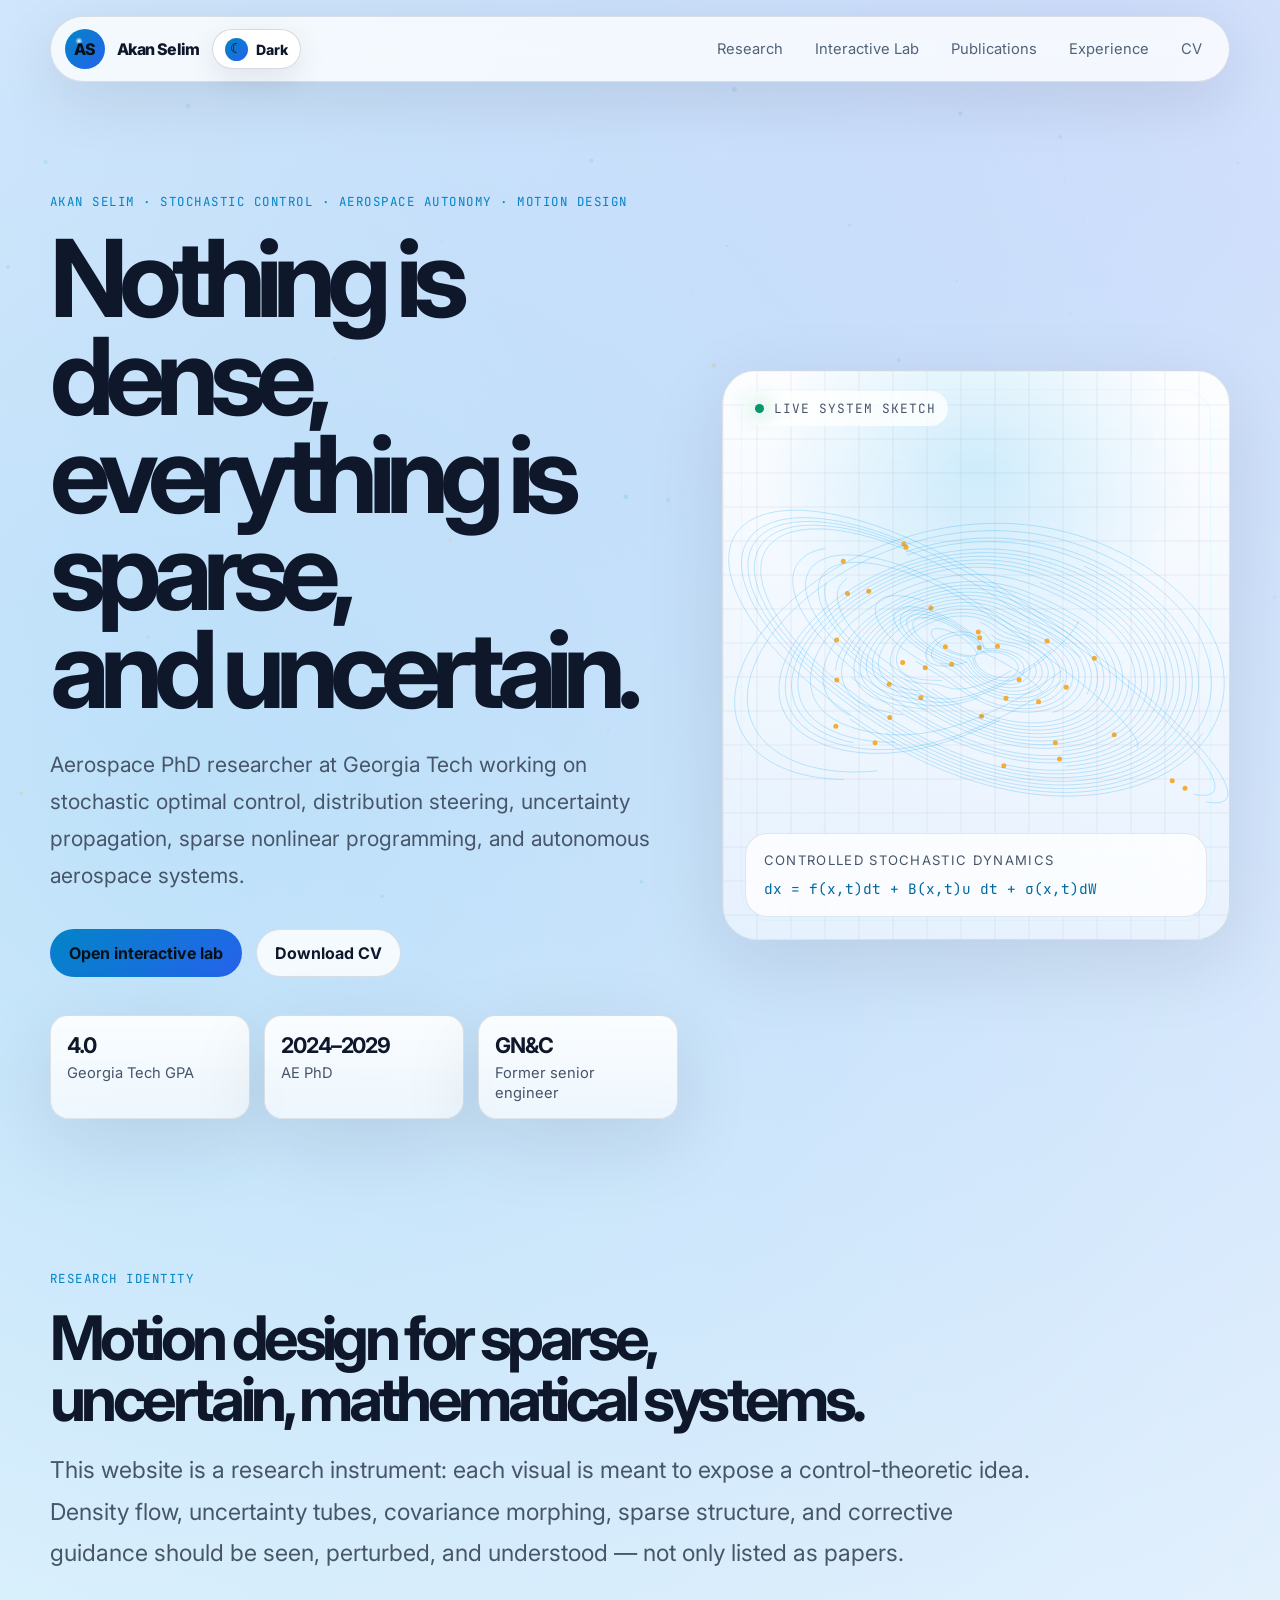
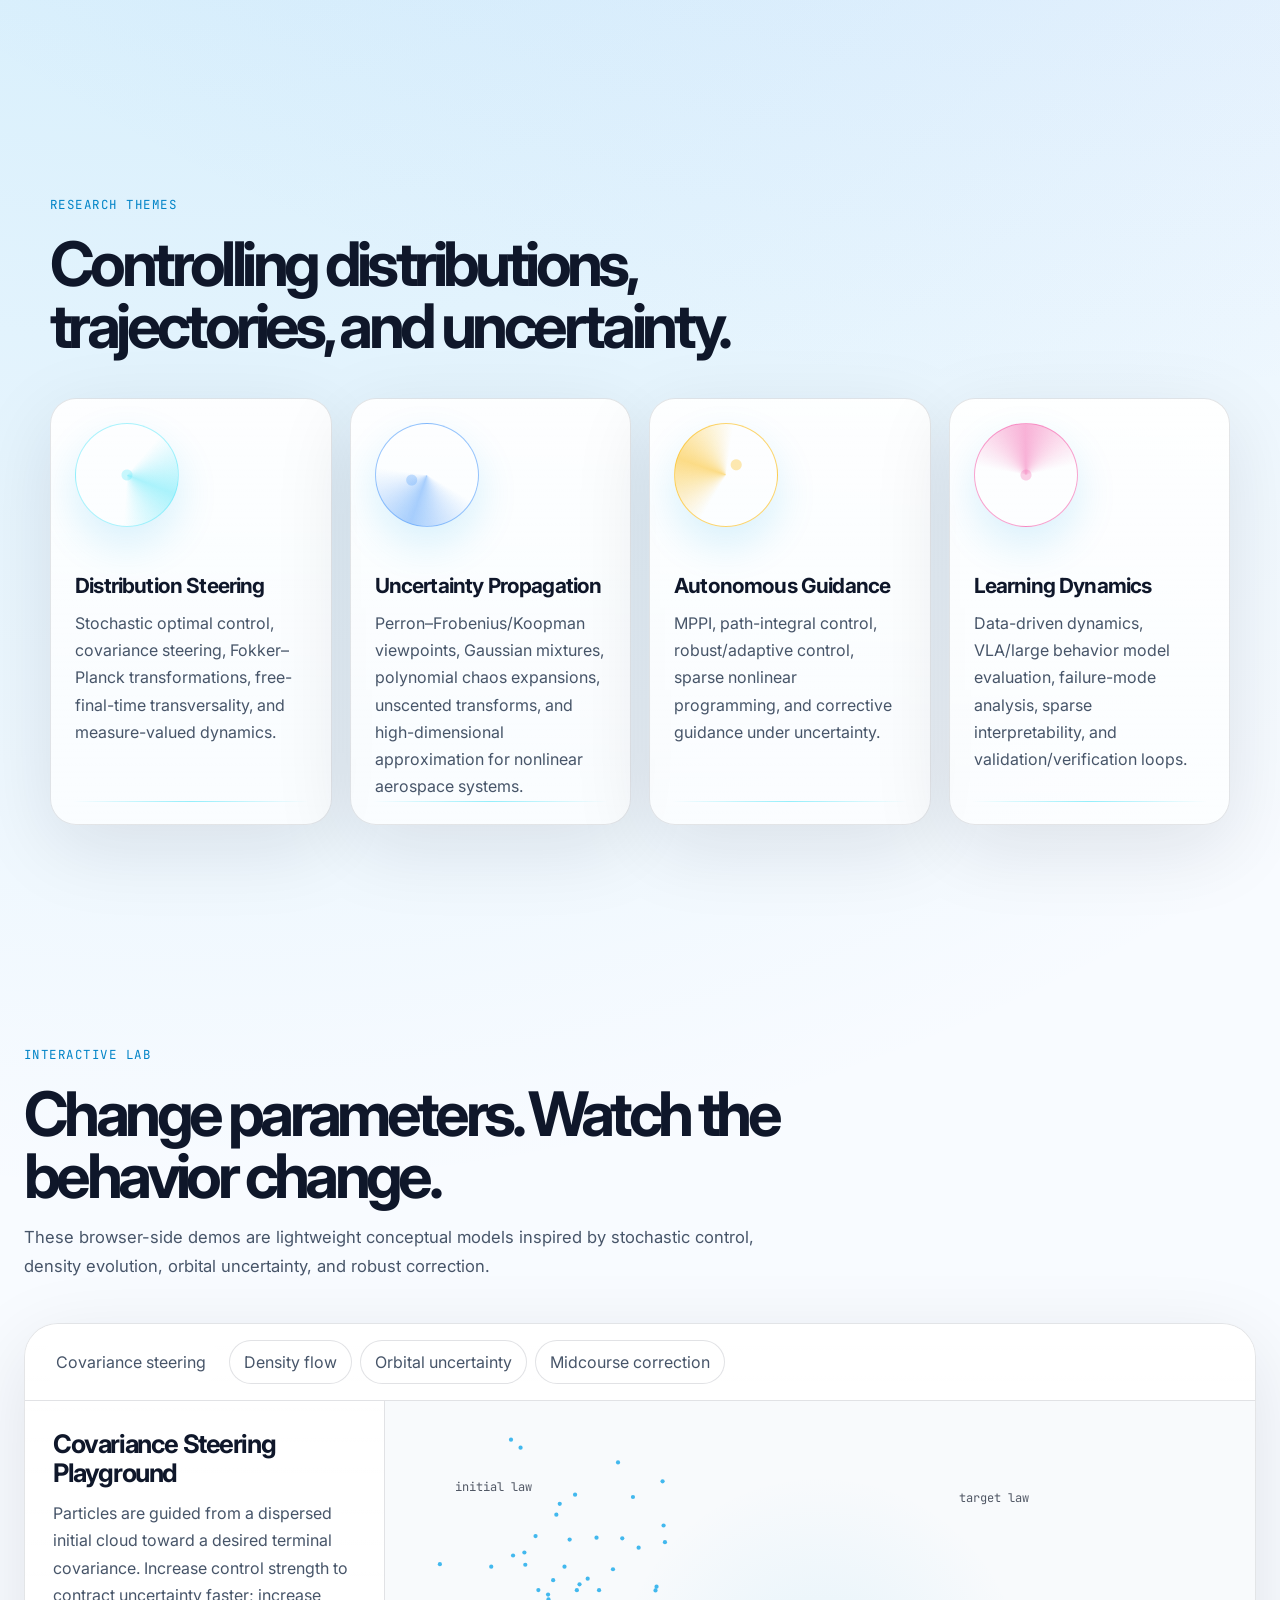
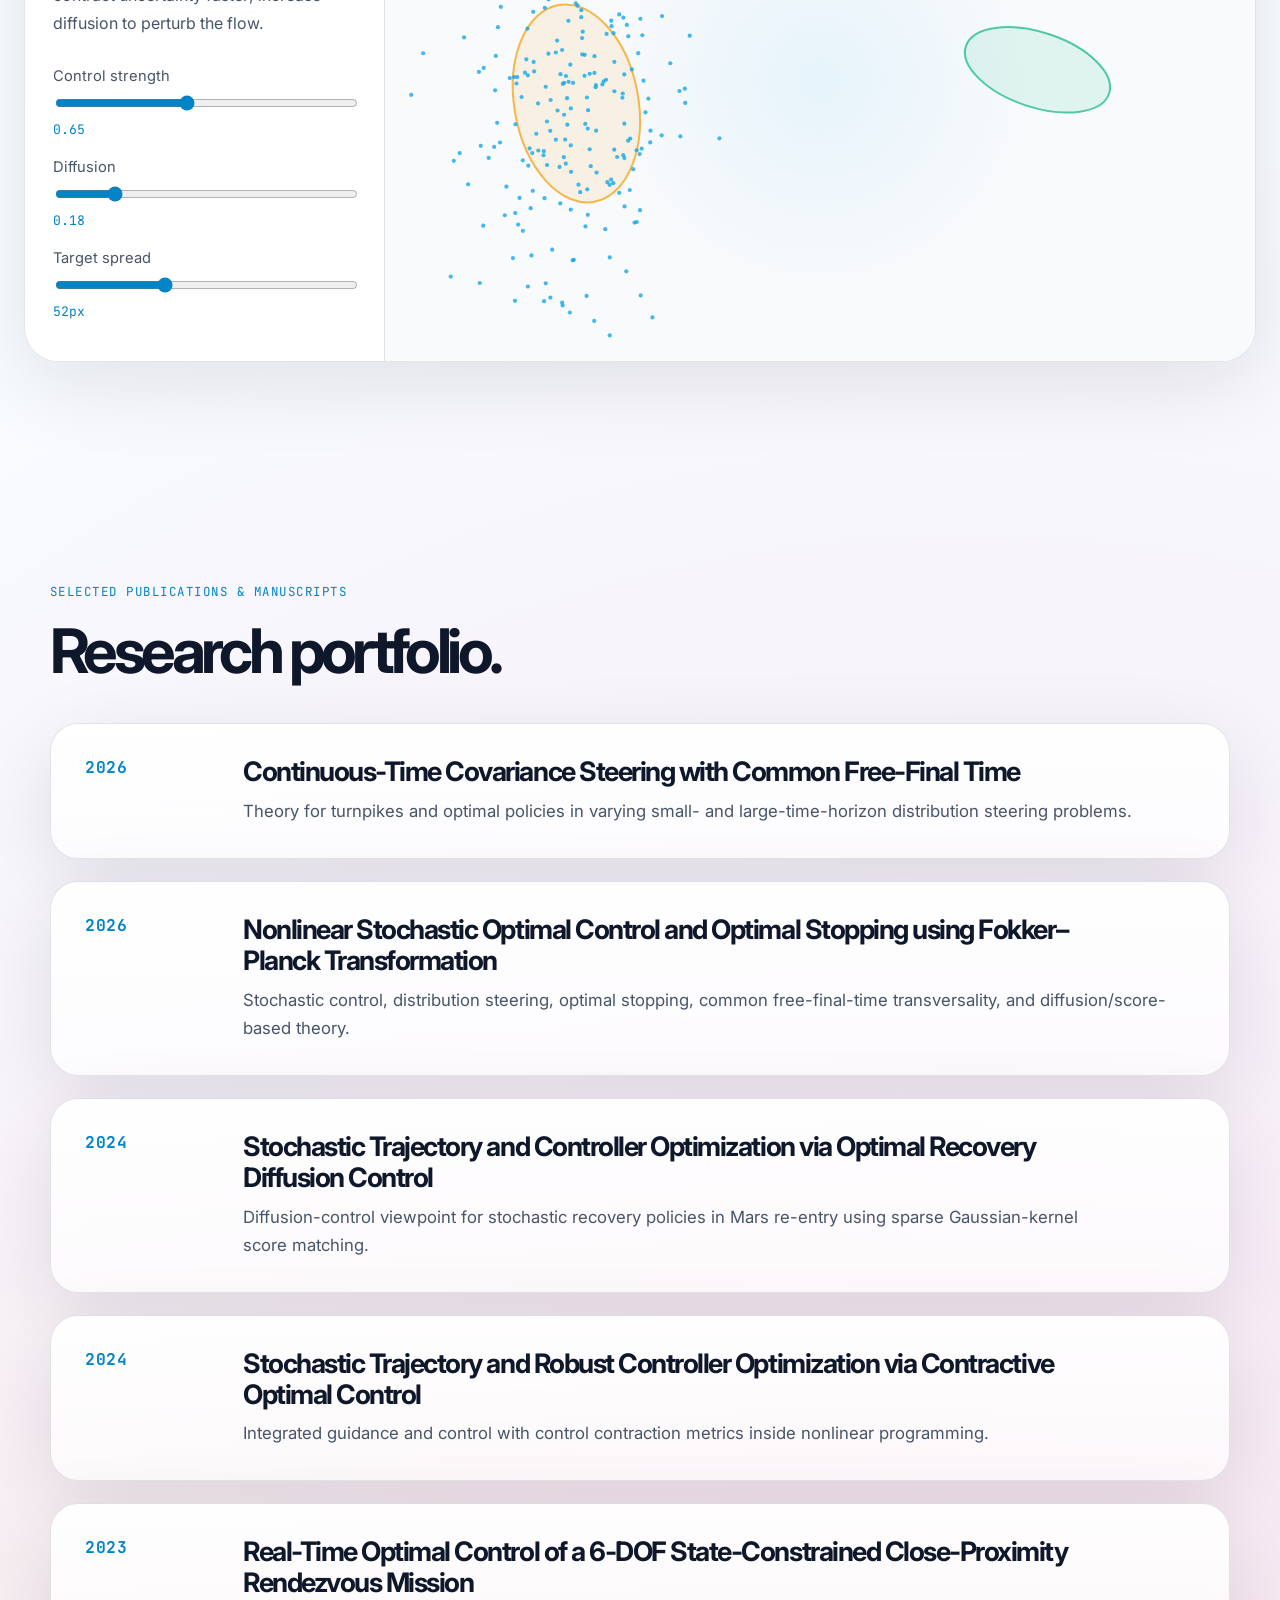
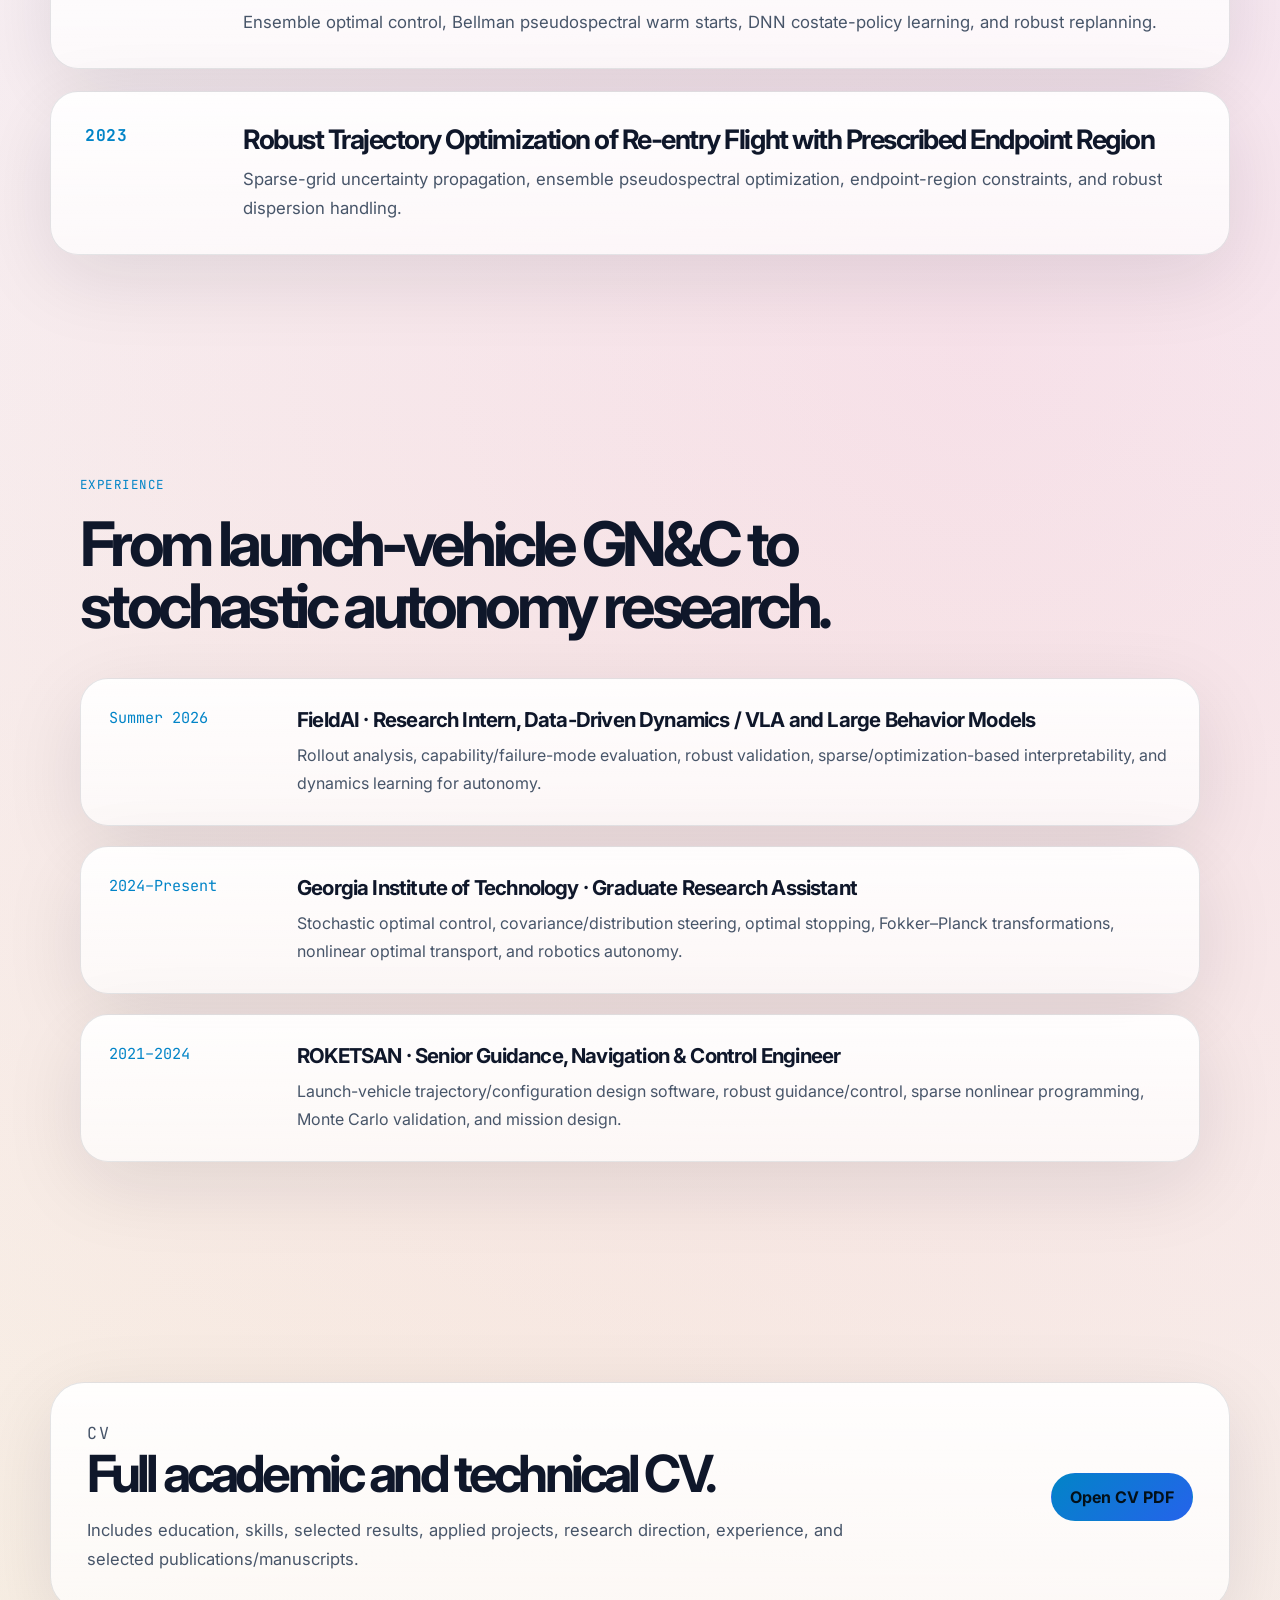
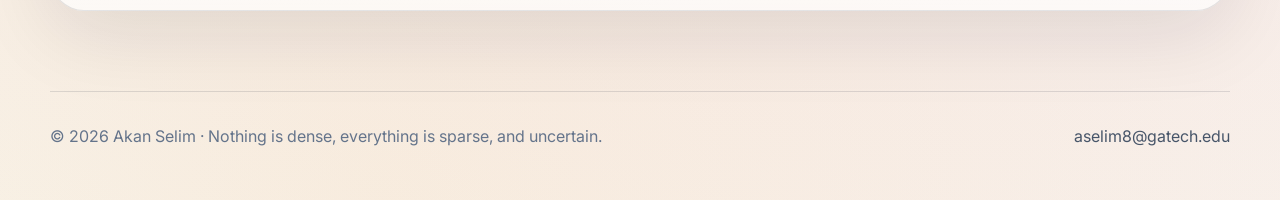
==== index.html @ b7806c72 "Add files via upload" ====
<!DOCTYPE html>
<html lang="en">
<head>
  <meta charset="UTF-8" />
  <meta name="viewport" content="width=device-width, initial-scale=1.0" />

  <meta
    name="description"
    content="Akan Selim — stochastic optimal control, distribution steering, uncertainty propagation, autonomous aerospace systems, sparse nonlinear programming, and motion-designed interactive research demos."
  />

  <title>Akan Selim | Nothing is dense, everything is sparse, and uncertain.</title>

  <link rel="preconnect" href="https://fonts.googleapis.com">
  <link rel="preconnect" href="https://fonts.gstatic.com" crossorigin>
  <link
    href="https://fonts.googleapis.com/css2?family=Inter:wght@400;500;600;700;800&family=JetBrains+Mono:wght@400;600;700&display=swap"
    rel="stylesheet"
  >


  <script>
    (function () {
      const savedTheme = localStorage.getItem("akan-theme");
      const prefersLight = window.matchMedia && window.matchMedia("(prefers-color-scheme: light)").matches;
      document.documentElement.dataset.theme = savedTheme || (prefersLight ? "light" : "dark");
    })();
  </script>

  <link rel="stylesheet" href="styles.css" />
</head>

<body>
  <div class="noise"></div>
  <canvas id="heroCanvas" aria-hidden="true"></canvas>


  <header class="site-header" data-reveal>
    <div class="brand-zone">
      <a class="brand" href="#top" aria-label="Akan Selim home">
        <span class="brand-mark">AS</span>
        <span class="brand-text">Akan Selim</span>
      </a>

      <button class="theme-toggle header-theme-toggle" id="themeToggle" type="button" aria-label="Switch to light theme">
        <span class="theme-toggle-icon" aria-hidden="true">☀</span>
        <span class="theme-toggle-text">Light</span>
      </button>
    </div>

    <nav class="nav" aria-label="Primary navigation">
      <a href="#research">Research</a>
      <a href="#lab">Interactive Lab</a>
      <a href="#publications">Publications</a>
      <a href="#experience">Experience</a>
      <a href="#cv">CV</a>
    </nav>
  </header>

  <main id="top">
    <section class="hero section-pad">
      <div class="hero-grid">
        <div class="hero-copy" data-reveal>
          <p class="eyebrow">Akan Selim · Stochastic Control · Aerospace Autonomy · Motion Design</p>

          <h1 class="hero-title">
            Nothing is dense,<br>
            everything is sparse,<br>
            and uncertain.
          </h1>

          <p class="hero-subtitle">
            Aerospace PhD researcher at Georgia Tech working on stochastic optimal control,
            distribution steering, uncertainty propagation, sparse nonlinear programming,
            and autonomous aerospace systems.
          </p>

          <div class="hero-actions">
            <a class="button primary" href="#lab">Open interactive lab</a>
            <a class="button ghost" href="assets/Akan_Selim_CV.pdf" target="_blank" rel="noopener">
              Download CV
            </a>
          </div>

          <div class="metric-row" aria-label="Research summary">
            <div>
              <strong>4.0</strong>
              <span>Georgia Tech GPA</span>
            </div>
            <div>
              <strong>2024–2029</strong>
              <span>AE PhD</span>
            </div>
            <div>
              <strong>GN&amp;C</strong>
              <span>Former senior engineer</span>
            </div>
          </div>
        </div>

        <aside class="hero-panel" data-reveal>
          <div class="panel-topline">
            <span class="status-dot"></span>
            live system sketch
          </div>

          <canvas
            id="phaseCanvas"
            class="panel-canvas"
            aria-label="Animated phase portrait"
          ></canvas>

          <div class="equation-card">
            <span>controlled stochastic dynamics</span>
            <code>dx = f(x,t)dt + B(x,t)u dt + σ(x,t)dW</code>
          </div>
        </aside>
      </div>
    </section>

    <section class="manifesto section-pad" data-reveal>
      <div class="section-heading compact">
        <p class="eyebrow">Research identity</p>
        <h2>Motion design for sparse, uncertain, mathematical systems.</h2>
      </div>

      <p class="wide-text">
        This website is a research instrument: each visual is meant to expose a control-theoretic idea.
        Density flow, uncertainty tubes, covariance morphing, sparse structure, and corrective guidance
        should be seen, perturbed, and understood — not only listed as papers.
      </p>
    </section>

    <section id="research" class="section-pad">
      <div class="section-heading" data-reveal>
        <p class="eyebrow">Research themes</p>
        <h2>Controlling distributions, trajectories, and uncertainty.</h2>
      </div>

      <div class="research-grid">
        <article class="research-card" data-reveal>
          <div class="card-orbit"></div>
          <h3>Distribution Steering</h3>
          <p>
            Stochastic optimal control, covariance steering, Fokker–Planck transformations,
            free-final-time transversality, and measure-valued dynamics.
          </p>
        </article>

        <article class="research-card" data-reveal>
          <div class="card-orbit alt"></div>
          <h3>Uncertainty Propagation</h3>
          <p>
            Perron–Frobenius/Koopman viewpoints, Gaussian mixtures, polynomial chaos expansions,
            unscented transforms, and high-dimensional approximation for nonlinear aerospace systems.
          </p>
        </article>

        <article class="research-card" data-reveal>
          <div class="card-orbit warm"></div>
          <h3>Autonomous Guidance</h3>
          <p>
            MPPI, path-integral control, robust/adaptive control, sparse nonlinear programming,
            and corrective guidance under uncertainty.
          </p>
        </article>

        <article class="research-card" data-reveal>
          <div class="card-orbit field"></div>
          <h3>Learning Dynamics</h3>
          <p>
            Data-driven dynamics, VLA/large behavior model evaluation, failure-mode analysis,
            sparse interpretability, and validation/verification loops.
          </p>
        </article>
      </div>
    </section>

    <section id="lab" class="section-pad lab-section">
      <div class="section-heading" data-reveal>
        <p class="eyebrow">Interactive Lab</p>
        <h2>Change parameters. Watch the behavior change.</h2>
        <p>
          These browser-side demos are lightweight conceptual models inspired by stochastic control,
          density evolution, orbital uncertainty, and robust correction.
        </p>
      </div>

      <div class="lab-shell" data-reveal>
        <div class="lab-tabs" role="tablist" aria-label="Interactive demos">
          <button class="tab-button active" data-demo="covariance" role="tab">
            Covariance steering
          </button>
          <button class="tab-button" data-demo="density" role="tab">
            Density flow
          </button>
          <button class="tab-button" data-demo="orbit" role="tab">
            Orbital uncertainty
          </button>
          <button class="tab-button" data-demo="correction" role="tab">
            Midcourse correction
          </button>
        </div>

        <div class="demo-panel active" id="demo-covariance">
          <div class="demo-copy">
            <h3>Covariance Steering Playground</h3>
            <p>
              Particles are guided from a dispersed initial cloud toward a desired terminal covariance.
              Increase control strength to contract uncertainty faster; increase diffusion to perturb the flow.
            </p>

            <div class="controls">
              <label>
                Control strength
                <input id="covGain" type="range" min="0" max="1.5" value="0.65" step="0.01">
                <span id="covGainVal"></span>
              </label>

              <label>
                Diffusion
                <input id="covNoise" type="range" min="0" max="1" value="0.18" step="0.01">
                <span id="covNoiseVal"></span>
              </label>

              <label>
                Target spread
                <input id="covTarget" type="range" min="20" max="110" value="52" step="1">
                <span id="covTargetVal"></span>
              </label>
            </div>
          </div>

          <canvas
            id="covCanvas"
            class="demo-canvas"
            aria-label="Covariance steering particle simulation"
          ></canvas>
        </div>

        <div class="demo-panel" id="demo-density">
          <div class="demo-copy">
            <h3>Fokker–Planck Density Flow</h3>
            <p>
              A particle density moves through a nonlinear vector field. The potential strength bends the flow;
              diffusion controls the amount of stochastic spreading.
            </p>

            <div class="controls">
              <label>
                Potential strength
                <input id="denPotential" type="range" min="0" max="1.4" value="0.55" step="0.01">
                <span id="denPotentialVal"></span>
              </label>

              <label>
                Diffusion
                <input id="denNoise" type="range" min="0" max="1" value="0.25" step="0.01">
                <span id="denNoiseVal"></span>
              </label>

              <label>
                Rotation
                <input id="denCurl" type="range" min="0" max="1.4" value="0.65" step="0.01">
                <span id="denCurlVal"></span>
              </label>
            </div>
          </div>

          <canvas
            id="denCanvas"
            class="demo-canvas"
            aria-label="Density flow particle simulation"
          ></canvas>
        </div>

        <div class="demo-panel" id="demo-orbit">
          <div class="demo-copy">
            <h3>Orbital Uncertainty Propagation</h3>
            <p>
              A cloud of nearby orbital states propagates around a nominal orbit. Perturbation strength stretches
              the cloud, showing how uncertainty grows along the trajectory.
            </p>

            <div class="controls">
              <label>
                Initial dispersion
                <input id="orbDisp" type="range" min="4" max="48" value="18" step="1">
                <span id="orbDispVal"></span>
              </label>

              <label>
                Perturbation
                <input id="orbPert" type="range" min="0" max="1" value="0.32" step="0.01">
                <span id="orbPertVal"></span>
              </label>

              <label>
                Correction gain
                <input id="orbGain" type="range" min="0" max="1" value="0.18" step="0.01">
                <span id="orbGainVal"></span>
              </label>
            </div>
          </div>

          <canvas
            id="orbCanvas"
            class="demo-canvas"
            aria-label="Orbital uncertainty simulation"
          ></canvas>
        </div>

        <div class="demo-panel" id="demo-correction">
          <div class="demo-copy">
            <h3>Robust Midcourse Correction</h3>
            <p>
              Compare an uncertain trajectory against a corrected one. Higher correction gain pulls the trajectory
              into the terminal gate, but saturation limits the achievable response.
            </p>

            <div class="controls">
              <label>
                Initial error
                <input id="midErr" type="range" min="0" max="1" value="0.55" step="0.01">
                <span id="midErrVal"></span>
              </label>

              <label>
                Correction gain
                <input id="midGain" type="range" min="0" max="1.5" value="0.7" step="0.01">
                <span id="midGainVal"></span>
              </label>

              <label>
                Model uncertainty
                <input id="midUnc" type="range" min="0" max="1" value="0.28" step="0.01">
                <span id="midUncVal"></span>
              </label>
            </div>
          </div>

          <canvas
            id="midCanvas"
            class="demo-canvas"
            aria-label="Robust midcourse correction simulation"
          ></canvas>
        </div>
      </div>
    </section>

    <section id="publications" class="section-pad">
      <div class="section-heading" data-reveal>
        <p class="eyebrow">Selected publications &amp; manuscripts</p>
        <h2>Research portfolio.</h2>
      </div>

      <div class="publication-list" data-reveal>
        <article>
          <span>2026</span>
          <h3>Continuous-Time Covariance Steering with Common Free-Final Time</h3>
          <p>
            Theory for turnpikes and optimal policies in varying small- and large-time-horizon
            distribution steering problems.
          </p>
        </article>

        <article>
          <span>2026</span>
          <h3>Nonlinear Stochastic Optimal Control and Optimal Stopping using Fokker–Planck Transformation</h3>
          <p>
            Stochastic control, distribution steering, optimal stopping, common free-final-time transversality,
            and diffusion/score-based theory.
          </p>
        </article>

        <article>
          <span>2024</span>
          <h3>Stochastic Trajectory and Controller Optimization via Optimal Recovery Diffusion Control</h3>
          <p>
            Diffusion-control viewpoint for stochastic recovery policies in Mars re-entry using sparse
            Gaussian-kernel score matching.
          </p>
        </article>

        <article>
          <span>2024</span>
          <h3>Stochastic Trajectory and Robust Controller Optimization via Contractive Optimal Control</h3>
          <p>
            Integrated guidance and control with control contraction metrics inside nonlinear programming.
          </p>
        </article>

        <article>
          <span>2023</span>
          <h3>Real-Time Optimal Control of a 6-DOF State-Constrained Close-Proximity Rendezvous Mission</h3>
          <p>
            Ensemble optimal control, Bellman pseudospectral warm starts, DNN costate-policy learning,
            and robust replanning.
          </p>
        </article>

        <article>
          <span>2023</span>
          <h3>Robust Trajectory Optimization of Re-entry Flight with Prescribed Endpoint Region</h3>
          <p>
            Sparse-grid uncertainty propagation, ensemble pseudospectral optimization,
            endpoint-region constraints, and robust dispersion handling.
          </p>
        </article>
      </div>
    </section>

    <section id="experience" class="section-pad experience-section">
      <div class="section-heading" data-reveal>
        <p class="eyebrow">Experience</p>
        <h2>From launch-vehicle GN&amp;C to stochastic autonomy research.</h2>
      </div>

      <div class="timeline" data-reveal>
        <article>
          <div class="time">Summer 2026</div>
          <div class="timeline-content">
            <h3>FieldAI · Research Intern, Data-Driven Dynamics / VLA and Large Behavior Models</h3>
            <p>
              Rollout analysis, capability/failure-mode evaluation, robust validation,
              sparse/optimization-based interpretability, and dynamics learning for autonomy.
            </p>
          </div>
        </article>

        <article>
          <div class="time">2024–Present</div>
          <div class="timeline-content">
            <h3>Georgia Institute of Technology · Graduate Research Assistant</h3>
            <p>
              Stochastic optimal control, covariance/distribution steering, optimal stopping,
              Fokker–Planck transformations, nonlinear optimal transport, and robotics autonomy.
            </p>
          </div>
        </article>

        <article>
          <div class="time">2021–2024</div>
          <div class="timeline-content">
            <h3>ROKETSAN · Senior Guidance, Navigation &amp; Control Engineer</h3>
            <p>
              Launch-vehicle trajectory/configuration design software, robust guidance/control,
              sparse nonlinear programming, Monte Carlo validation, and mission design.
            </p>
          </div>
        </article>
      </div>
    </section>

    <section id="cv" class="section-pad cv-section" data-reveal>
      <div class="cv-card">
        <div>
          <p class="eyebrow">CV</p>
          <h2>Full academic and technical CV.</h2>
          <p>
            Includes education, skills, selected results, applied projects, research direction,
            experience, and selected publications/manuscripts.
          </p>
        </div>

        <a class="button primary" href="assets/Akan_Selim_CV.pdf" target="_blank" rel="noopener">
          Open CV PDF
        </a>
      </div>
    </section>
  </main>

  <footer class="site-footer">
    <p>© <span id="year"></span> Akan Selim · Nothing is dense, everything is sparse, and uncertain.</p>
    <p><a href="mailto:aselim8@gatech.edu">aselim8@gatech.edu</a></p>
  </footer>

  <script src="app.js"></script>
</body>
</html>
---- styles.css ----
:root {
  --bg: #05070a;
  --bg-soft: #0b1018;
  --panel: rgba(255, 255, 255, 0.055);
  --panel-strong: rgba(255, 255, 255, 0.085);
  --border: rgba(255, 255, 255, 0.13);
  --border-strong: rgba(255, 255, 255, 0.22);
  --text: #eef5ff;
  --muted: #9fb0c7;
  --muted-2: #6f8199;
  --cyan: #67e8f9;
  --cyan-soft: rgba(103, 232, 249, 0.18);
  --blue: #60a5fa;
  --amber: #fbbf24;
  --pink: #f472b6;
  --green: #34d399;
  --shadow: 0 24px 90px rgba(0, 0, 0, 0.38);
  --radius-xl: 34px;
  --radius-lg: 26px;
  --radius-md: 18px;
  --max-width: 1180px;
}

* {
  box-sizing: border-box;
}

html {
  scroll-behavior: smooth;
}

body {
  margin: 0;
  min-height: 100vh;
  background:
    radial-gradient(circle at 18% 12%, rgba(96, 165, 250, 0.22), transparent 34%),
    radial-gradient(circle at 82% 0%, rgba(103, 232, 249, 0.16), transparent 30%),
    radial-gradient(circle at 50% 100%, rgba(244, 114, 182, 0.08), transparent 34%),
    var(--bg);
  color: var(--text);
  font-family: "Inter", system-ui, -apple-system, BlinkMacSystemFont, "Segoe UI", sans-serif;
  overflow-x: hidden;
}

body::before {
  content: "";
  position: fixed;
  inset: 0;
  pointer-events: none;
  background:
    linear-gradient(rgba(255, 255, 255, 0.035) 1px, transparent 1px),
    linear-gradient(90deg, rgba(255, 255, 255, 0.035) 1px, transparent 1px);
  background-size: 72px 72px;
  mask-image: radial-gradient(circle at center, black, transparent 75%);
  opacity: 0.24;
  z-index: -3;
}

.noise {
  position: fixed;
  inset: 0;
  pointer-events: none;
  opacity: 0.18;
  z-index: -1;
  background-image:
    repeating-radial-gradient(circle at 0 0, rgba(255, 255, 255, 0.18) 0, transparent 1px, transparent 4px);
  mix-blend-mode: overlay;
}

#heroCanvas {
  position: fixed;
  inset: 0;
  width: 100%;
  height: 100%;
  z-index: -2;
  pointer-events: none;
  opacity: 0.7;
}

a {
  color: inherit;
  text-decoration: none;
}

a:hover {
  color: var(--cyan);
}

button,
input {
  font: inherit;
}

canvas {
  display: block;
}

.section-pad {
  width: min(var(--max-width), calc(100% - 48px));
  margin: 0 auto;
  padding: 110px 0;
}

.site-header {
  position: sticky;
  top: 16px;
  z-index: 100;
  width: min(var(--max-width), calc(100% - 48px));
  margin: 16px auto 0;
  padding: 12px 14px;
  display: flex;
  align-items: center;
  justify-content: space-between;
  gap: 22px;
  border: 1px solid var(--border);
  border-radius: 999px;
  background: rgba(5, 7, 10, 0.72);
  backdrop-filter: blur(20px);
  box-shadow: 0 18px 60px rgba(0, 0, 0, 0.28);
}

.brand {
  display: inline-flex;
  align-items: center;
  gap: 12px;
  min-width: max-content;
}

.brand-mark {
  width: 40px;
  height: 40px;
  display: grid;
  place-items: center;
  border-radius: 50%;
  background:
    radial-gradient(circle at 35% 30%, rgba(255, 255, 255, 0.95), transparent 10%),
    linear-gradient(135deg, var(--cyan), var(--blue));
  color: #031019;
  font-weight: 800;
  letter-spacing: -0.05em;
}

.brand-text {
  font-weight: 800;
  letter-spacing: -0.04em;
}

.nav {
  display: flex;
  align-items: center;
  gap: 6px;
  flex-wrap: wrap;
  justify-content: flex-end;
}

.nav a {
  padding: 10px 13px;
  border-radius: 999px;
  color: var(--muted);
  font-size: 0.92rem;
  transition: 180ms ease;
}

.nav a:hover {
  color: var(--text);
  background: rgba(255, 255, 255, 0.07);
}

.hero {
  min-height: calc(100vh - 80px);
  display: flex;
  align-items: center;
}

.hero-grid {
  display: grid;
  grid-template-columns: minmax(0, 1.05fr) minmax(360px, 0.85fr);
  gap: 44px;
  align-items: center;
  width: 100%;
}

.eyebrow {
  margin: 0 0 18px;
  color: var(--cyan);
  font-family: "JetBrains Mono", ui-monospace, SFMono-Regular, Menlo, monospace;
  font-size: 0.78rem;
  line-height: 1.6;
  letter-spacing: 0.12em;
  text-transform: uppercase;
}

h1,
h2,
h3,
p {
  text-wrap: pretty;
}

h1 {
  margin: 0;
  color: var(--text);
  font-size: clamp(3.2rem, 8.4vw, 7.8rem);
  line-height: 0.91;
  letter-spacing: -0.085em;
}

.hero-title {
  max-width: 940px;
}

.hero-subtitle {
  max-width: 780px;
  margin: 28px 0 0;
  color: var(--muted);
  font-size: clamp(1.05rem, 1.8vw, 1.32rem);
  line-height: 1.75;
}

.hero-actions {
  display: flex;
  gap: 14px;
  flex-wrap: wrap;
  margin-top: 34px;
}

.button {
  display: inline-flex;
  align-items: center;
  justify-content: center;
  min-height: 48px;
  padding: 0 18px;
  border-radius: 999px;
  border: 1px solid var(--border);
  color: var(--text);
  font-weight: 700;
  transition: 180ms ease;
}

.button.primary {
  border-color: transparent;
  background: linear-gradient(135deg, var(--cyan), var(--blue));
  color: #031019;
}

.button.primary:hover {
  transform: translateY(-2px);
  color: #031019;
  box-shadow: 0 16px 44px rgba(103, 232, 249, 0.24);
}

.button.ghost {
  background: rgba(255, 255, 255, 0.055);
}

.button.ghost:hover {
  transform: translateY(-2px);
  color: var(--text);
  border-color: var(--border-strong);
  background: rgba(255, 255, 255, 0.085);
}

.metric-row {
  display: grid;
  grid-template-columns: repeat(3, minmax(0, 1fr));
  gap: 14px;
  max-width: 680px;
  margin-top: 38px;
}

.metric-row div {
  padding: 16px;
  border: 1px solid var(--border);
  border-radius: var(--radius-md);
  background: rgba(255, 255, 255, 0.045);
}

.metric-row strong {
  display: block;
  margin-bottom: 4px;
  color: var(--text);
  font-size: 1.35rem;
  letter-spacing: -0.05em;
}

.metric-row span {
  color: var(--muted);
  font-size: 0.92rem;
}

.hero-panel {
  position: relative;
  min-height: 570px;
  padding: 20px;
  border: 1px solid var(--border);
  border-radius: var(--radius-xl);
  background:
    radial-gradient(circle at 50% 20%, rgba(103, 232, 249, 0.15), transparent 38%),
    rgba(255, 255, 255, 0.05);
  box-shadow: var(--shadow);
  overflow: hidden;
}

.hero-panel::before {
  content: "";
  position: absolute;
  inset: 18px;
  border-radius: 28px;
  border: 1px solid rgba(103, 232, 249, 0.12);
  pointer-events: none;
}

.panel-topline {
  position: relative;
  z-index: 2;
  display: inline-flex;
  align-items: center;
  gap: 10px;
  padding: 9px 12px;
  border-radius: 999px;
  color: var(--muted);
  background: rgba(0, 0, 0, 0.25);
  font-family: "JetBrains Mono", monospace;
  font-size: 0.8rem;
  text-transform: uppercase;
  letter-spacing: 0.08em;
}

.status-dot {
  width: 9px;
  height: 9px;
  border-radius: 50%;
  background: var(--green);
  box-shadow: 0 0 22px var(--green);
}

.panel-canvas {
  position: absolute;
  inset: 0;
  width: 100%;
  height: 100%;
}

.equation-card {
  position: absolute;
  left: 22px;
  right: 22px;
  bottom: 22px;
  z-index: 2;
  padding: 18px;
  border: 1px solid var(--border);
  border-radius: 22px;
  background: rgba(5, 7, 10, 0.72);
  backdrop-filter: blur(18px);
}

.equation-card span {
  display: block;
  margin-bottom: 10px;
  color: var(--muted);
  font-size: 0.82rem;
  text-transform: uppercase;
  letter-spacing: 0.1em;
}

.equation-card code {
  color: var(--cyan);
  font-family: "JetBrains Mono", monospace;
  font-size: 0.9rem;
  white-space: normal;
}

.manifesto {
  padding-top: 40px;
}

.section-heading {
  max-width: 820px;
  margin-bottom: 42px;
}

.section-heading.compact {
  margin-bottom: 20px;
}

.section-heading h2,
.cv-card h2 {
  margin: 0;
  color: var(--text);
  font-size: clamp(2rem, 4.8vw, 4.7rem);
  line-height: 1;
  letter-spacing: -0.075em;
}

.section-heading p:not(.eyebrow),
.cv-card p {
  max-width: 760px;
  color: var(--muted);
  font-size: 1.04rem;
  line-height: 1.75;
}

.wide-text {
  max-width: 980px;
  margin: 0;
  color: var(--muted);
  font-size: clamp(1.1rem, 2vw, 1.45rem);
  line-height: 1.8;
}

.research-grid {
  display: grid;
  grid-template-columns: repeat(4, minmax(0, 1fr));
  gap: 18px;
}

.research-card {
  position: relative;
  min-height: 330px;
  padding: 24px;
  border: 1px solid var(--border);
  border-radius: var(--radius-lg);
  background:
    linear-gradient(180deg, rgba(255, 255, 255, 0.075), rgba(255, 255, 255, 0.035));
  overflow: hidden;
  box-shadow: 0 18px 70px rgba(0, 0, 0, 0.22);
}

.research-card::after {
  content: "";
  position: absolute;
  inset: auto 22px 22px 22px;
  height: 1px;
  background: linear-gradient(90deg, transparent, rgba(103, 232, 249, 0.7), transparent);
}

.card-orbit {
  width: 104px;
  height: 104px;
  margin-bottom: 46px;
  border-radius: 50%;
  border: 1px solid rgba(103, 232, 249, 0.55);
  background:
    radial-gradient(circle at 50% 50%, rgba(103, 232, 249, 0.35) 0 5px, transparent 6px),
    conic-gradient(from 40deg, transparent, rgba(103, 232, 249, 0.55), transparent 40%);
  animation: spin 12s linear infinite;
}

.card-orbit.alt {
  border-color: rgba(96, 165, 250, 0.65);
  background:
    radial-gradient(circle at 35% 55%, rgba(96, 165, 250, 0.35) 0 5px, transparent 6px),
    conic-gradient(from 120deg, transparent, rgba(96, 165, 250, 0.55), transparent 44%);
}

.card-orbit.warm {
  border-color: rgba(251, 191, 36, 0.65);
  background:
    radial-gradient(circle at 60% 40%, rgba(251, 191, 36, 0.36) 0 5px, transparent 6px),
    conic-gradient(from 210deg, transparent, rgba(251, 191, 36, 0.55), transparent 44%);
}

.card-orbit.field {
  border-color: rgba(244, 114, 182, 0.65);
  background:
    radial-gradient(circle at 50% 50%, rgba(244, 114, 182, 0.34) 0 5px, transparent 6px),
    conic-gradient(from 280deg, transparent, rgba(244, 114, 182, 0.55), transparent 44%);
}

.research-card h3 {
  margin: 0 0 12px;
  color: var(--text);
  font-size: 1.3rem;
  letter-spacing: -0.04em;
}

.research-card p {
  margin: 0;
  color: var(--muted);
  line-height: 1.7;
}

.lab-section {
  width: min(1280px, calc(100% - 48px));
}

.lab-shell {
  border: 1px solid var(--border);
  border-radius: var(--radius-xl);
  background:
    radial-gradient(circle at 80% 10%, rgba(103, 232, 249, 0.12), transparent 34%),
    rgba(255, 255, 255, 0.045);
  overflow: hidden;
  box-shadow: var(--shadow);
}

.lab-tabs {
  display: flex;
  flex-wrap: wrap;
  gap: 8px;
  padding: 16px;
  border-bottom: 1px solid var(--border);
  background: rgba(5, 7, 10, 0.38);
}

.tab-button {
  min-height: 44px;
  padding: 0 14px;
  border: 1px solid var(--border);
  border-radius: 999px;
  color: var(--muted);
  background: rgba(255, 255, 255, 0.04);
  cursor: pointer;
  transition: 180ms ease;
}

.tab-button:hover,
.tab-button.active {
  color: #031019;
  border-color: transparent;
  background: linear-gradient(135deg, var(--cyan), var(--blue));
}

.demo-panel {
  display: none;
  grid-template-columns: 360px minmax(0, 1fr);
  min-height: 560px;
}

.demo-panel.active {
  display: grid;
}

.demo-copy {
  padding: 28px;
  border-right: 1px solid var(--border);
  background: rgba(5, 7, 10, 0.22);
}

.demo-copy h3 {
  margin: 0 0 12px;
  color: var(--text);
  font-size: 1.6rem;
  line-height: 1.15;
  letter-spacing: -0.055em;
}

.demo-copy p {
  margin: 0;
  color: var(--muted);
  line-height: 1.72;
}

.controls {
  display: grid;
  gap: 20px;
  margin-top: 30px;
}

.controls label {
  display: grid;
  gap: 8px;
  color: var(--muted);
  font-size: 0.92rem;
}

.controls input[type="range"] {
  width: 100%;
  accent-color: var(--cyan);
}

.controls span {
  color: var(--cyan);
  font-family: "JetBrains Mono", monospace;
  font-size: 0.82rem;
}

.demo-canvas {
  width: 100%;
  height: 100%;
  min-height: 560px;
  background:
    radial-gradient(circle at 50% 50%, rgba(103, 232, 249, 0.08), transparent 38%),
    #020617;
}

.publication-list {
  display: grid;
  gap: 22px;
}

.publication-list article {
  display: grid;
  grid-template-columns: 110px minmax(0, 1fr);
  column-gap: 48px;
  row-gap: 10px;
  align-items: start;
  padding: 32px 34px;
  border: 1px solid var(--border);
  border-radius: 28px;
  background:
    linear-gradient(180deg, rgba(255, 255, 255, 0.062), rgba(255, 255, 255, 0.035));
  box-shadow: 0 20px 80px rgba(0, 0, 0, 0.25);
}

.publication-list article span {
  grid-column: 1;
  grid-row: 1 / span 2;
  color: var(--cyan);
  font-family: "JetBrains Mono", monospace;
  font-size: 1.02rem;
  font-weight: 700;
  letter-spacing: 0.04em;
  white-space: nowrap;
}

.publication-list article h3 {
  grid-column: 2;
  grid-row: 1;
  margin: 0;
  color: var(--text);
  font-size: clamp(1.25rem, 2.1vw, 2rem);
  line-height: 1.15;
  letter-spacing: -0.055em;
}

.publication-list article p {
  grid-column: 2;
  grid-row: 2;
  margin: 0;
  max-width: 940px;
  color: var(--muted);
  font-size: 1.05rem;
  line-height: 1.7;
}

.experience-section {
  width: min(1120px, calc(100% - 48px));
}

.timeline {
  display: grid;
  gap: 20px;
  position: relative;
}

.timeline article {
  display: grid;
  grid-template-columns: 160px minmax(0, 1fr);
  gap: 28px;
  padding: 28px;
  border: 1px solid var(--border);
  border-radius: 28px;
  background: rgba(255, 255, 255, 0.045);
}

.time {
  color: var(--cyan);
  font-family: "JetBrains Mono", monospace;
  font-size: 0.95rem;
  line-height: 1.5;
}

.timeline-content h3 {
  margin: 0 0 10px;
  color: var(--text);
  font-size: 1.28rem;
  letter-spacing: -0.04em;
}

.timeline-content p {
  margin: 0;
  color: var(--muted);
  line-height: 1.72;
}

.cv-section {
  padding-bottom: 80px;
}

.cv-card {
  display: grid;
  grid-template-columns: minmax(0, 1fr) auto;
  gap: 30px;
  align-items: center;
  padding: 36px;
  border: 1px solid var(--border);
  border-radius: var(--radius-xl);
  background:
    radial-gradient(circle at 12% 20%, rgba(103, 232, 249, 0.18), transparent 34%),
    rgba(255, 255, 255, 0.055);
  box-shadow: var(--shadow);
}

.cv-card h2 {
  font-size: clamp(2rem, 4vw, 3.8rem);
}

.cv-card p {
  margin-bottom: 0;
}

.site-footer {
  width: min(var(--max-width), calc(100% - 48px));
  margin: 0 auto;
  padding: 34px 0 54px;
  display: flex;
  justify-content: space-between;
  gap: 24px;
  color: var(--muted-2);
  border-top: 1px solid var(--border);
}

.site-footer p {
  margin: 0;
}

.site-footer a {
  color: var(--muted);
}

[data-reveal] {
  opacity: 0;
  transform: translateY(22px);
  transition:
    opacity 650ms ease,
    transform 650ms ease;
}

[data-reveal].revealed {
  opacity: 1;
  transform: translateY(0);
}

@keyframes spin {
  to {
    transform: rotate(360deg);
  }
}

@media (max-width: 1050px) {
  .hero-grid {
    grid-template-columns: 1fr;
  }

  .hero-panel {
    min-height: 500px;
  }

  .research-grid {
    grid-template-columns: repeat(2, minmax(0, 1fr));
  }

  .demo-panel {
    grid-template-columns: 1fr;
  }

  .demo-copy {
    border-right: 0;
    border-bottom: 1px solid var(--border);
  }
}

@media (max-width: 820px) {
  .site-header {
    position: relative;
    top: auto;
    border-radius: 28px;
    flex-direction: column;
    align-items: stretch;
  }

  .brand {
    justify-content: center;
  }

  .nav {
    justify-content: center;
  }

  .nav a {
    font-size: 0.84rem;
    padding: 9px 10px;
  }

  .section-pad,
  .lab-section,
  .experience-section,
  .site-footer {
    width: min(100% - 28px, var(--max-width));
  }

  .section-pad {
    padding: 78px 0;
  }

  .hero {
    min-height: auto;
    padding-top: 70px;
  }

  h1 {
    font-size: clamp(3rem, 16vw, 5.5rem);
  }

  .metric-row {
    grid-template-columns: 1fr;
  }

  .publication-list article {
    grid-template-columns: 1fr;
    row-gap: 12px;
    padding: 24px;
  }

  .publication-list article span,
  .publication-list article h3,
  .publication-list article p {
    grid-column: 1;
    grid-row: auto;
  }

  .timeline article {
    grid-template-columns: 1fr;
    gap: 12px;
  }

  .cv-card {
    grid-template-columns: 1fr;
  }

  .site-footer {
    flex-direction: column;
  }
}

@media (max-width: 620px) {
  .research-grid {
    grid-template-columns: 1fr;
  }

  .hero-panel {
    min-height: 430px;
  }

  .equation-card code {
    font-size: 0.75rem;
  }

  .demo-canvas {
    min-height: 420px;
  }

  .lab-tabs {
    display: grid;
    grid-template-columns: 1fr;
  }

  .tab-button {
    width: 100%;
  }
}


/* -----------------------------
   Theme switcher
----------------------------- */
.header-actions {
  display: flex;
  align-items: center;
  justify-content: flex-end;
  gap: 10px;
  flex: 1;
}

.theme-toggle {
  min-height: 40px;
  display: inline-flex;
  align-items: center;
  gap: 8px;
  padding: 0 12px;
  border: 1px solid var(--border);
  border-radius: 999px;
  color: var(--text);
  background: rgba(255, 255, 255, 0.065);
  cursor: pointer;
  transition: 180ms ease;
  white-space: nowrap;
}

.theme-toggle:hover {
  transform: translateY(-1px);
  border-color: var(--border-strong);
  background: rgba(255, 255, 255, 0.1);
}

.theme-toggle-icon {
  width: 22px;
  height: 22px;
  display: grid;
  place-items: center;
  border-radius: 50%;
  background: linear-gradient(135deg, var(--cyan), var(--blue));
  color: #031019;
  font-size: 0.8rem;
}

.theme-toggle-text {
  font-size: 0.88rem;
  font-weight: 750;
}

html[data-theme="light"] {
  color-scheme: light;
  --bg: #f8fbff;
  --bg-soft: #eff6ff;
  --panel: rgba(255, 255, 255, 0.76);
  --panel-strong: rgba(255, 255, 255, 0.92);
  --border: rgba(15, 23, 42, 0.12);
  --border-strong: rgba(14, 165, 233, 0.30);
  --text: #0f172a;
  --muted: #475569;
  --muted-2: #64748b;
  --cyan: #0284c7;
  --cyan-soft: rgba(14, 165, 233, 0.16);
  --blue: #2563eb;
  --amber: #f59e0b;
  --pink: #db2777;
  --green: #059669;
  --shadow: 0 24px 90px rgba(15, 23, 42, 0.12);
}

html[data-theme="light"] body {
  background:
    radial-gradient(circle at 14% 12%, rgba(14, 165, 233, 0.22), transparent 34%),
    radial-gradient(circle at 86% 0%, rgba(99, 102, 241, 0.17), transparent 30%),
    radial-gradient(circle at 76% 78%, rgba(236, 72, 153, 0.13), transparent 35%),
    radial-gradient(circle at 30% 100%, rgba(245, 158, 11, 0.13), transparent 36%),
    #f8fbff;
  color: var(--text);
}

html[data-theme="light"] body::before {
  background:
    linear-gradient(rgba(15, 23, 42, 0.045) 1px, transparent 1px),
    linear-gradient(90deg, rgba(15, 23, 42, 0.045) 1px, transparent 1px);
  opacity: 0.4;
}

html[data-theme="light"] .noise {
  opacity: 0.08;
  mix-blend-mode: multiply;
}

html[data-theme="light"] #heroCanvas {
  opacity: 0.55;
}

html[data-theme="light"] .site-header {
  background: rgba(255, 255, 255, 0.78);
  box-shadow: 0 18px 60px rgba(15, 23, 42, 0.10);
}

html[data-theme="light"] .nav a {
  color: #526276;
}

html[data-theme="light"] .nav a:hover {
  color: var(--text);
  background: rgba(14, 165, 233, 0.10);
}

html[data-theme="light"] .theme-toggle {
  color: var(--text);
  background: rgba(255, 255, 255, 0.88);
  box-shadow: 0 10px 28px rgba(15, 23, 42, 0.08);
}

html[data-theme="light"] .hero-panel,
html[data-theme="light"] .research-card,
html[data-theme="light"] .lab-shell,
html[data-theme="light"] .publication-list article,
html[data-theme="light"] .timeline article,
html[data-theme="light"] .cv-card,
html[data-theme="light"] .metric-row div {
  background:
    linear-gradient(180deg, rgba(255, 255, 255, 0.92), rgba(255, 255, 255, 0.68));
  border-color: rgba(15, 23, 42, 0.11);
  box-shadow: 0 22px 80px rgba(15, 23, 42, 0.10);
}

html[data-theme="light"] .hero-panel {
  background:
    radial-gradient(circle at 50% 18%, rgba(14, 165, 233, 0.18), transparent 40%),
    linear-gradient(180deg, rgba(255, 255, 255, 0.94), rgba(239, 246, 255, 0.74));
}

html[data-theme="light"] .panel-topline,
html[data-theme="light"] .equation-card {
  color: var(--muted);
  background: rgba(255, 255, 255, 0.78);
  border-color: rgba(15, 23, 42, 0.10);
}

html[data-theme="light"] .equation-card code {
  color: #0369a1;
}

html[data-theme="light"] .button.ghost {
  color: var(--text);
  background: rgba(255, 255, 255, 0.82);
  border-color: rgba(15, 23, 42, 0.12);
}

html[data-theme="light"] .button.ghost:hover {
  background: rgba(239, 246, 255, 0.94);
}

html[data-theme="light"] .lab-tabs,
html[data-theme="light"] .demo-copy {
  background: rgba(255, 255, 255, 0.68);
}

html[data-theme="light"] .tab-button {
  background: rgba(255, 255, 255, 0.86);
  color: #475569;
}

html[data-theme="light"] .demo-canvas {
  background:
    radial-gradient(circle at 50% 50%, rgba(14, 165, 233, 0.08), transparent 40%),
    #f8fafc;
}

html[data-theme="light"] .card-orbit {
  box-shadow: 0 18px 40px rgba(14, 165, 233, 0.15);
}

html[data-theme="light"] .publication-list article h3,
html[data-theme="light"] .timeline-content h3,
html[data-theme="light"] .research-card h3,
html[data-theme="light"] .demo-copy h3,
html[data-theme="light"] .section-heading h2,
html[data-theme="light"] .cv-card h2,
html[data-theme="light"] h1 {
  color: #0f172a;
}

html[data-theme="light"] .site-footer {
  border-color: rgba(15, 23, 42, 0.12);
}

@media (max-width: 820px) {
  .header-actions {
    flex-direction: column;
    align-items: stretch;
  }

  .theme-toggle {
    justify-content: center;
    width: 100%;
  }
}

/* ==========================================================
   Fixed visible theme switch
   ========================================================== */
.floating-theme-toggle {
  position: fixed;
  top: 22px;
  right: 24px;
  z-index: 1000;
  min-height: 46px;
  padding: 0 16px;
  border-radius: 999px;
  border: 1px solid var(--border-strong);
  display: inline-flex;
  align-items: center;
  justify-content: center;
  gap: 9px;
  color: var(--text);
  background: rgba(5, 7, 10, 0.82);
  backdrop-filter: blur(18px);
  box-shadow: 0 18px 55px rgba(0, 0, 0, 0.28);
  cursor: pointer;
}

.floating-theme-toggle:hover {
  transform: translateY(-2px);
  color: var(--text);
  border-color: rgba(103, 232, 249, 0.65);
  box-shadow: 0 18px 55px rgba(103, 232, 249, 0.18);
}

.floating-theme-toggle .theme-toggle-icon {
  width: 25px;
  height: 25px;
  border-radius: 50%;
  display: grid;
  place-items: center;
  background: linear-gradient(135deg, var(--cyan), var(--blue));
  color: #031019;
  font-size: 0.9rem;
  line-height: 1;
}

.floating-theme-toggle .theme-toggle-text {
  color: inherit;
  font-weight: 800;
  font-size: 0.9rem;
}

html[data-theme="light"] .floating-theme-toggle {
  color: #0f172a;
  background: rgba(255, 255, 255, 0.88);
  border-color: rgba(15, 23, 42, 0.16);
  box-shadow: 0 18px 55px rgba(15, 23, 42, 0.12);
}

@media (max-width: 820px) {
  .floating-theme-toggle {
    top: auto;
    right: 16px;
    bottom: 16px;
    min-height: 44px;
    padding: 0 14px;
  }
}


/* ==========================================================
   Header theme switch beside the Akan Selim name
   ========================================================== */
.brand-zone {
  display: inline-flex;
  align-items: center;
  gap: 12px;
  min-width: max-content;
}

.header-theme-toggle {
  position: relative;
  z-index: 2;
  min-height: 40px;
  padding: 0 12px;
  border-radius: 999px;
  border: 1px solid var(--border-strong);
  display: inline-flex !important;
  align-items: center;
  justify-content: center;
  gap: 8px;
  color: var(--text);
  background: rgba(255, 255, 255, 0.075);
  backdrop-filter: blur(18px);
  box-shadow: 0 10px 30px rgba(0, 0, 0, 0.18);
  cursor: pointer;
  white-space: nowrap;
}

.header-theme-toggle:hover {
  transform: translateY(-1px);
  color: var(--text);
  border-color: rgba(103, 232, 249, 0.65);
  background: rgba(255, 255, 255, 0.11);
}

.header-theme-toggle .theme-toggle-icon {
  width: 23px;
  height: 23px;
  border-radius: 50%;
  display: grid;
  place-items: center;
  background: linear-gradient(135deg, var(--cyan), var(--blue));
  color: #031019;
  font-size: 0.86rem;
  line-height: 1;
}

.header-theme-toggle .theme-toggle-text {
  color: inherit;
  font-weight: 800;
  font-size: 0.88rem;
}

html[data-theme="light"] .header-theme-toggle {
  color: #0f172a;
  background: rgba(255, 255, 255, 0.90);
  border-color: rgba(15, 23, 42, 0.16);
  box-shadow: 0 10px 30px rgba(15, 23, 42, 0.09);
}

@media (max-width: 820px) {
  .brand-zone {
    justify-content: center;
    flex-wrap: wrap;
  }

  .header-theme-toggle {
    min-height: 38px;
    padding: 0 11px;
  }
}
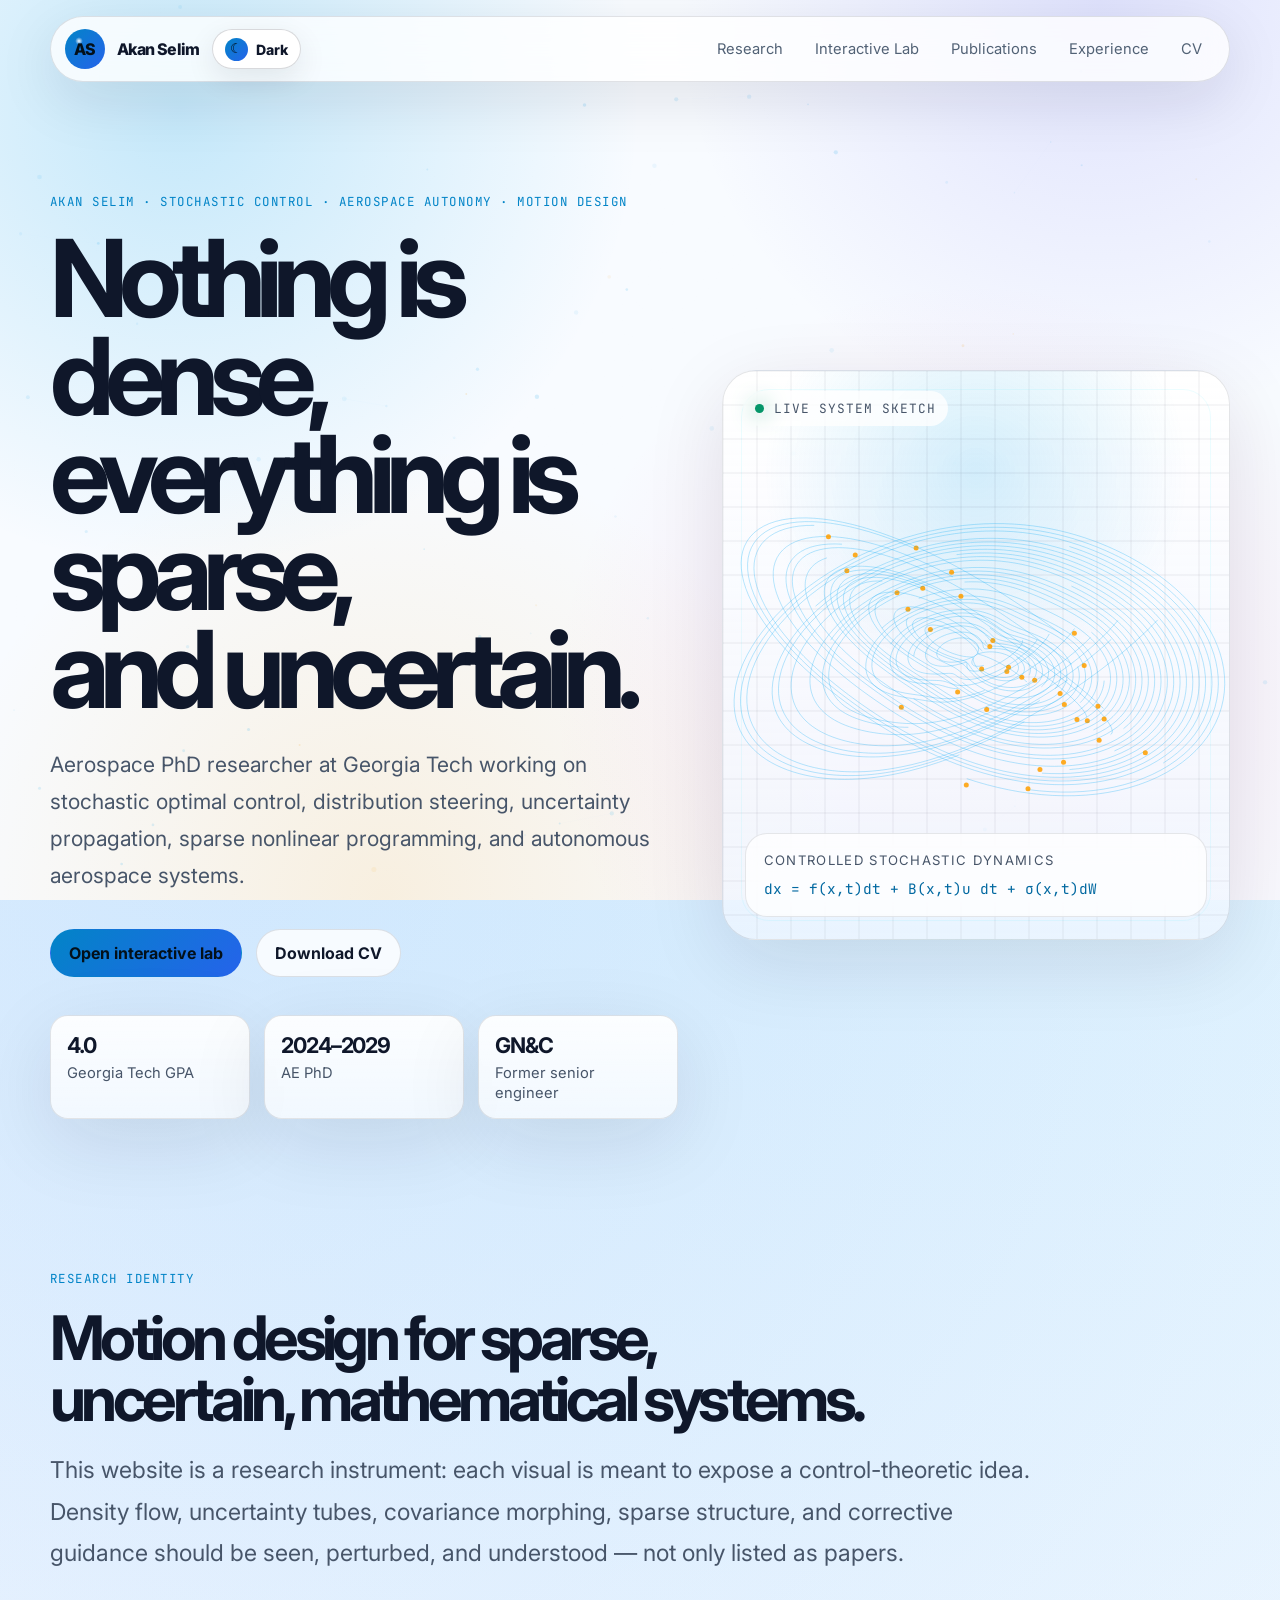
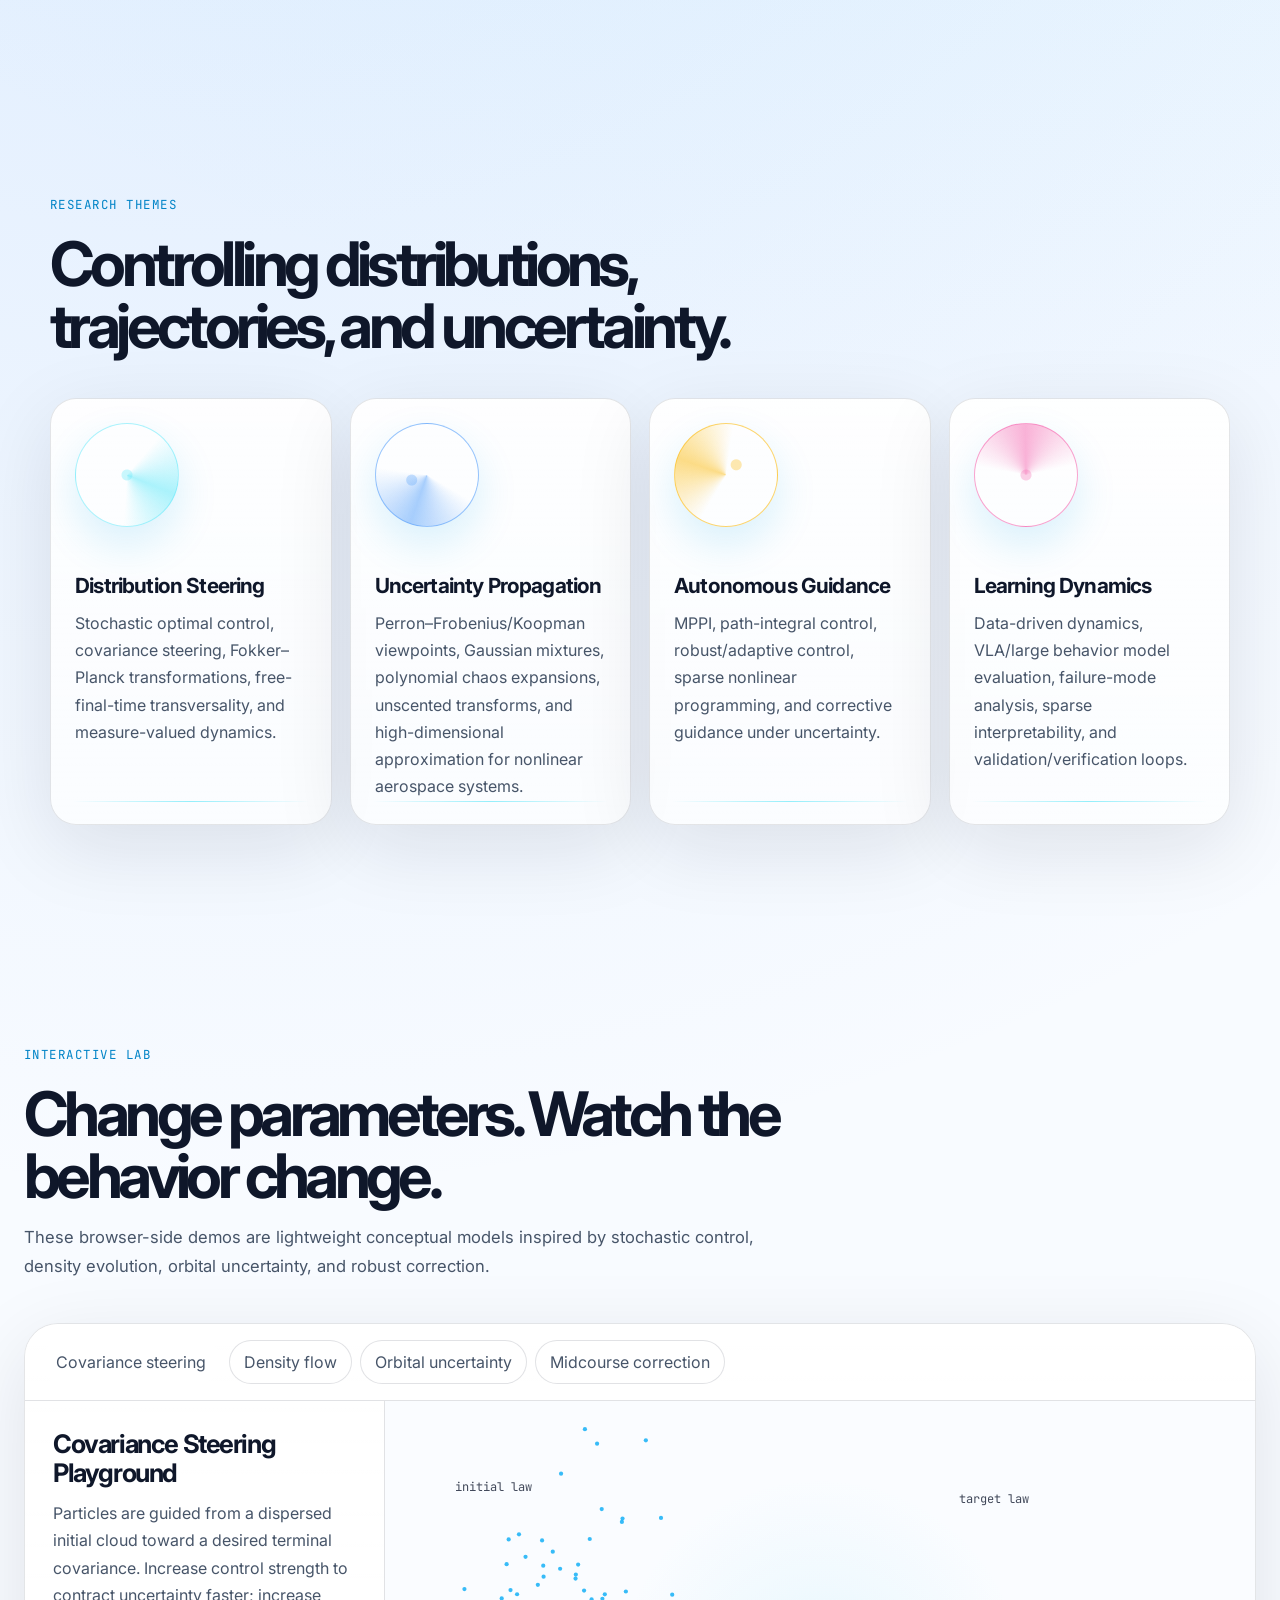
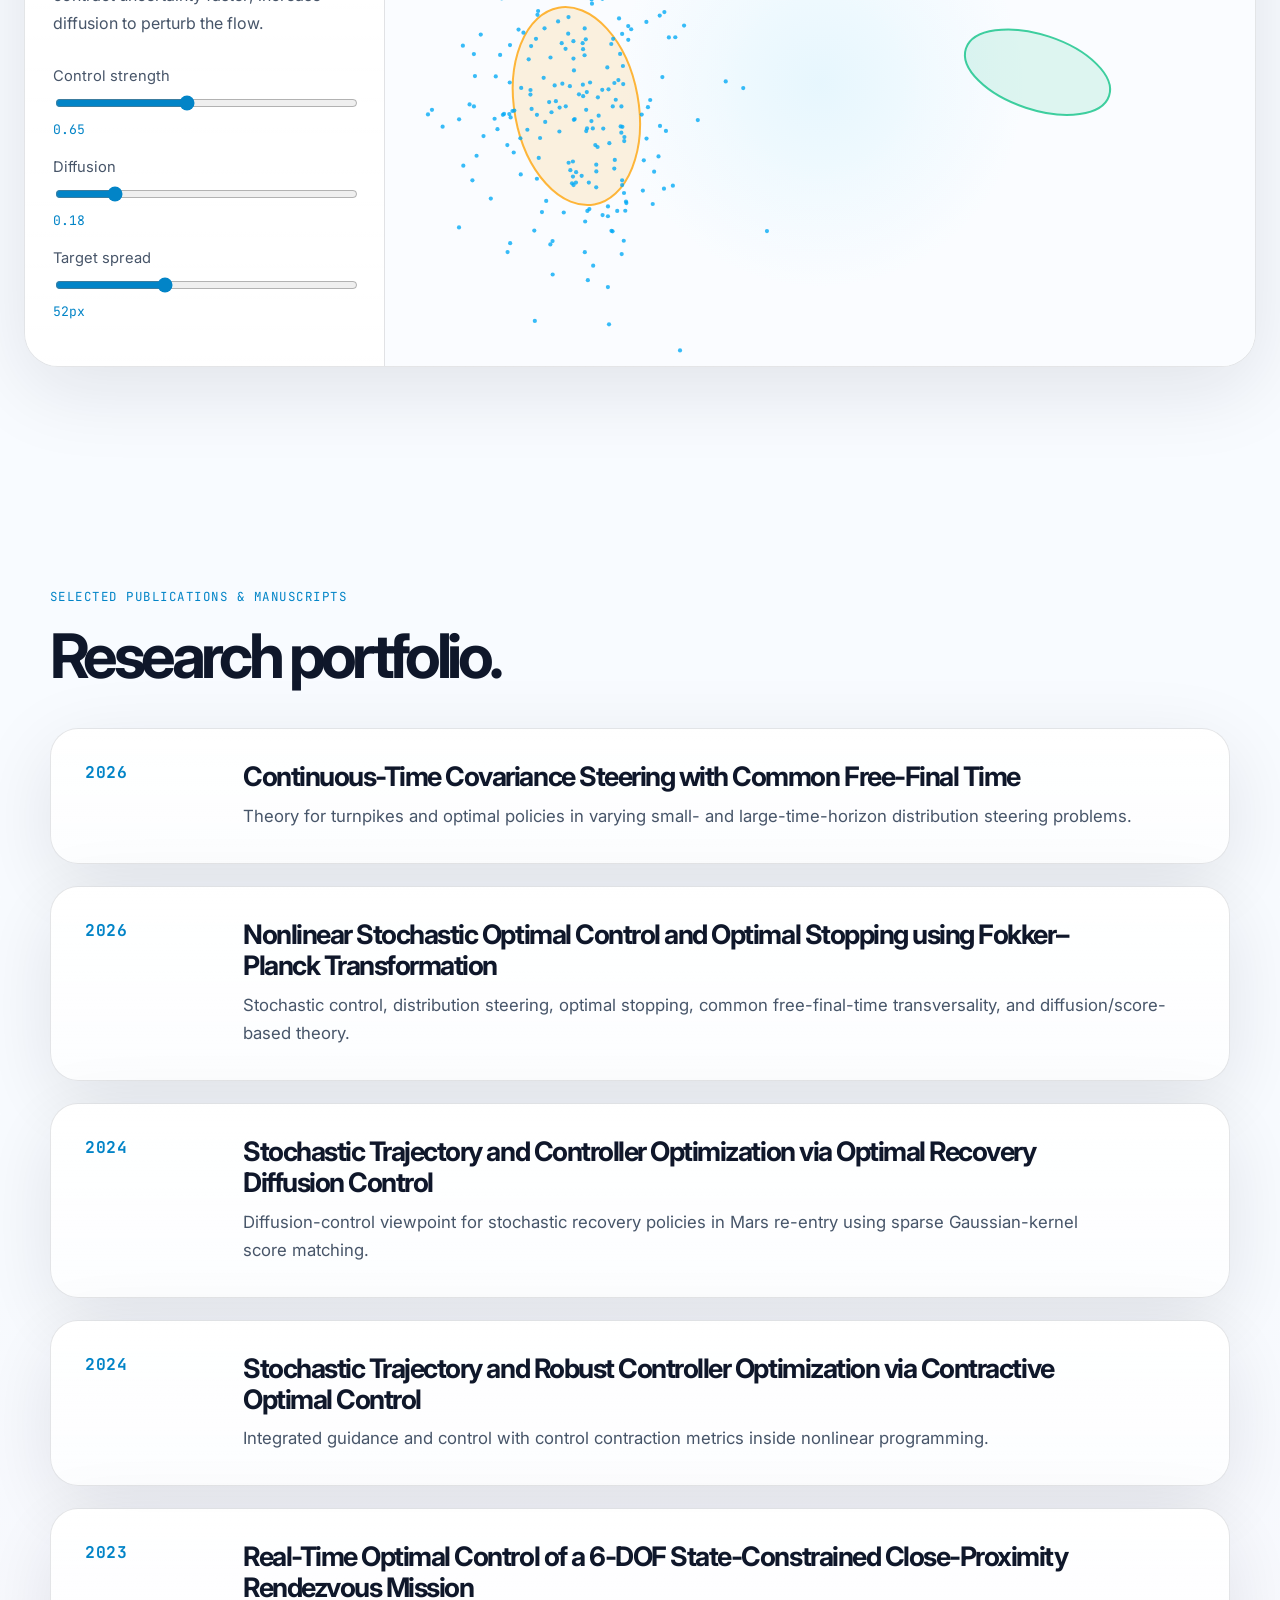
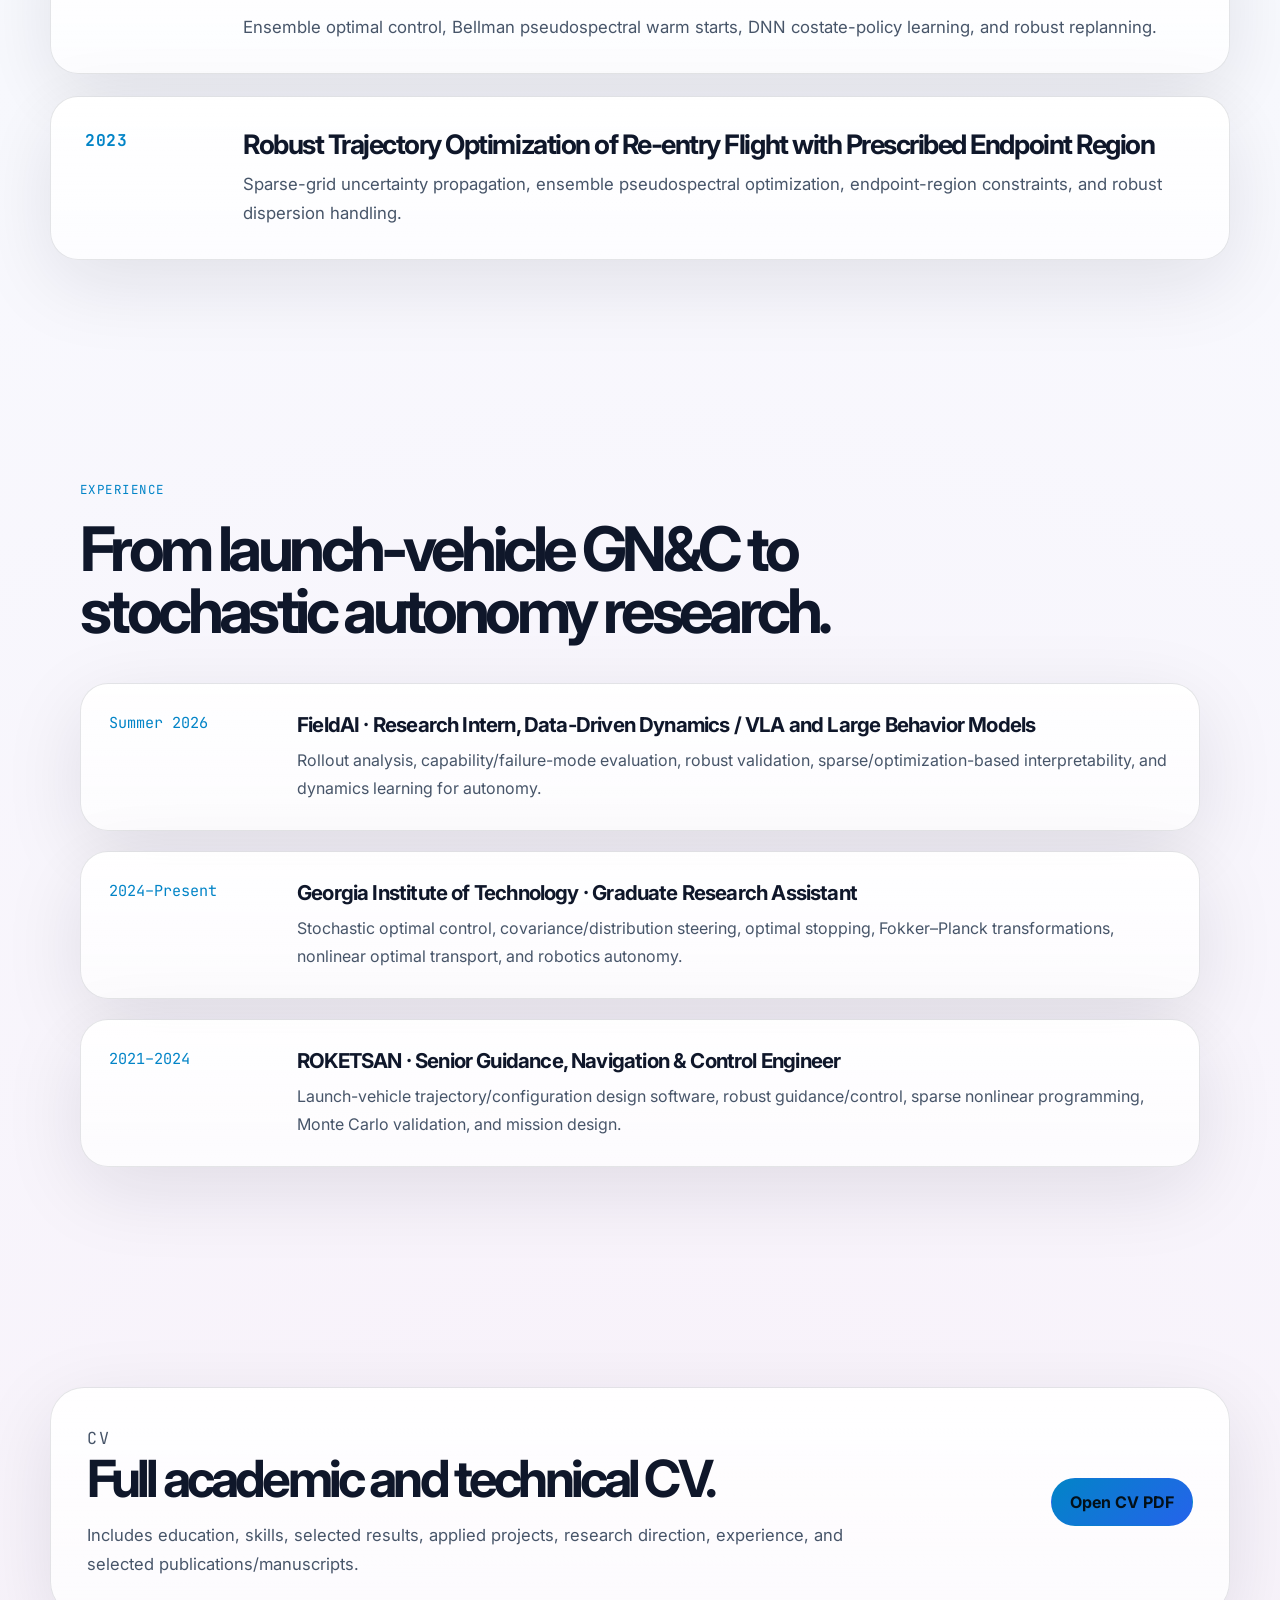
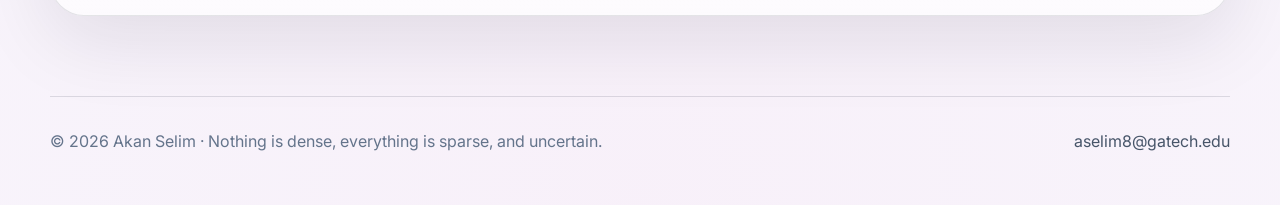
==== commit d63bef51: "Add files via upload" ====
--- a/index.html
+++ b/index.html
@@ -27,7 +27,7 @@
     })();
   </script>
 
-  <link rel="stylesheet" href="styles.css" />
+  <link rel="stylesheet" href="styles.css?v=theme-fix-3" />
 </head>
 
 <body>
@@ -475,6 +475,6 @@
     <p><a href="mailto:aselim8@gatech.edu">aselim8@gatech.edu</a></p>
   </footer>
 
-  <script src="app.js"></script>
+  <script src="app.js?v=theme-fix-3"></script>
 </body>
 </html>
--- a/styles.css
+++ b/styles.css
@@ -56,6 +56,77 @@
   z-index: -3;
 }
 
+body::after {
+  content: "";
+  position: fixed;
+  inset: 0;
+  pointer-events: none;
+  background:
+    radial-gradient(circle at 14% 12%, rgba(14, 165, 233, 0.22), transparent 34%),
+    radial-gradient(circle at 86% 0%, rgba(99, 102, 241, 0.17), transparent 30%),
+    radial-gradient(circle at 76% 78%, rgba(236, 72, 153, 0.13), transparent 35%),
+    radial-gradient(circle at 30% 100%, rgba(245, 158, 11, 0.13), transparent 36%),
+    #f8fbff;
+  opacity: 0;
+  z-index: -4;
+  transition: opacity 1150ms cubic-bezier(0.22, 1, 0.36, 1);
+}
+
+html[data-theme="light"] body::after {
+  opacity: 1;
+}
+
+body,
+body::before,
+.noise,
+#heroCanvas,
+.site-header,
+.brand-mark,
+.brand-text,
+.nav a,
+.theme-toggle,
+.header-theme-toggle,
+.button,
+.metric-row div,
+.hero-panel,
+.hero-panel::before,
+.panel-topline,
+.equation-card,
+.research-card,
+.research-card::after,
+.lab-shell,
+.lab-tabs,
+.tab-button,
+.demo-copy,
+.demo-canvas,
+.publication-list article,
+.timeline article,
+.cv-card,
+.site-footer,
+h1,
+h2,
+h3,
+p,
+span,
+code,
+a {
+  transition:
+    background-color 900ms cubic-bezier(0.22, 1, 0.36, 1),
+    background 900ms cubic-bezier(0.22, 1, 0.36, 1),
+    border-color 900ms cubic-bezier(0.22, 1, 0.36, 1),
+    box-shadow 900ms cubic-bezier(0.22, 1, 0.36, 1),
+    color 900ms cubic-bezier(0.22, 1, 0.36, 1),
+    opacity 900ms cubic-bezier(0.22, 1, 0.36, 1),
+    filter 900ms cubic-bezier(0.22, 1, 0.36, 1),
+    transform 180ms ease;
+}
+
+html.theme-changing #heroCanvas,
+html.theme-changing .demo-canvas,
+html.theme-changing .panel-canvas {
+  filter: saturate(1.08) contrast(1.02);
+}
+
 .noise {
   position: fixed;
   inset: 0;
@@ -931,12 +1002,6 @@
 }
 
 html[data-theme="light"] body {
-  background:
-    radial-gradient(circle at 14% 12%, rgba(14, 165, 233, 0.22), transparent 34%),
-    radial-gradient(circle at 86% 0%, rgba(99, 102, 241, 0.17), transparent 30%),
-    radial-gradient(circle at 76% 78%, rgba(236, 72, 153, 0.13), transparent 35%),
-    radial-gradient(circle at 30% 100%, rgba(245, 158, 11, 0.13), transparent 36%),
-    #f8fbff;
   color: var(--text);
 }
 
@@ -1200,3 +1265,75 @@
     padding: 0 11px;
   }
 }
+
+
+/* === Final interaction and smooth-theme fix v3 === */
+html,
+body {
+  transition:
+    background-color 1000ms cubic-bezier(0.22, 1, 0.36, 1),
+    color 1000ms cubic-bezier(0.22, 1, 0.36, 1);
+}
+
+.site-header,
+.hero-panel,
+.metric-row div,
+.research-card,
+.lab-shell,
+.lab-tabs,
+.demo-copy,
+.publication-list article,
+.timeline article,
+.cv-card,
+.equation-card,
+.panel-topline,
+.theme-toggle,
+.header-theme-toggle,
+.button,
+.tab-button {
+  transition:
+    background-color 1000ms cubic-bezier(0.22, 1, 0.36, 1),
+    background 1000ms cubic-bezier(0.22, 1, 0.36, 1),
+    border-color 1000ms cubic-bezier(0.22, 1, 0.36, 1),
+    box-shadow 1000ms cubic-bezier(0.22, 1, 0.36, 1),
+    color 1000ms cubic-bezier(0.22, 1, 0.36, 1),
+    opacity 1000ms cubic-bezier(0.22, 1, 0.36, 1),
+    transform 180ms ease;
+}
+
+.lab-tabs {
+  position: relative;
+  z-index: 20;
+}
+
+.demo-copy {
+  position: relative;
+  z-index: 3;
+}
+
+.demo-canvas,
+.panel-canvas,
+#heroCanvas {
+  pointer-events: none;
+}
+
+.demo-panel {
+  position: relative;
+}
+
+.demo-panel.active {
+  display: grid;
+}
+
+html.theme-changing #heroCanvas,
+html.theme-changing .demo-canvas,
+html.theme-changing .panel-canvas {
+  opacity: 0.84;
+  filter: saturate(1.08) contrast(1.03);
+}
+
+html[data-theme="light"] html.theme-changing #heroCanvas,
+html[data-theme="light"] .demo-canvas,
+html[data-theme="light"] .panel-canvas {
+  filter: saturate(1.10) contrast(1.02);
+}
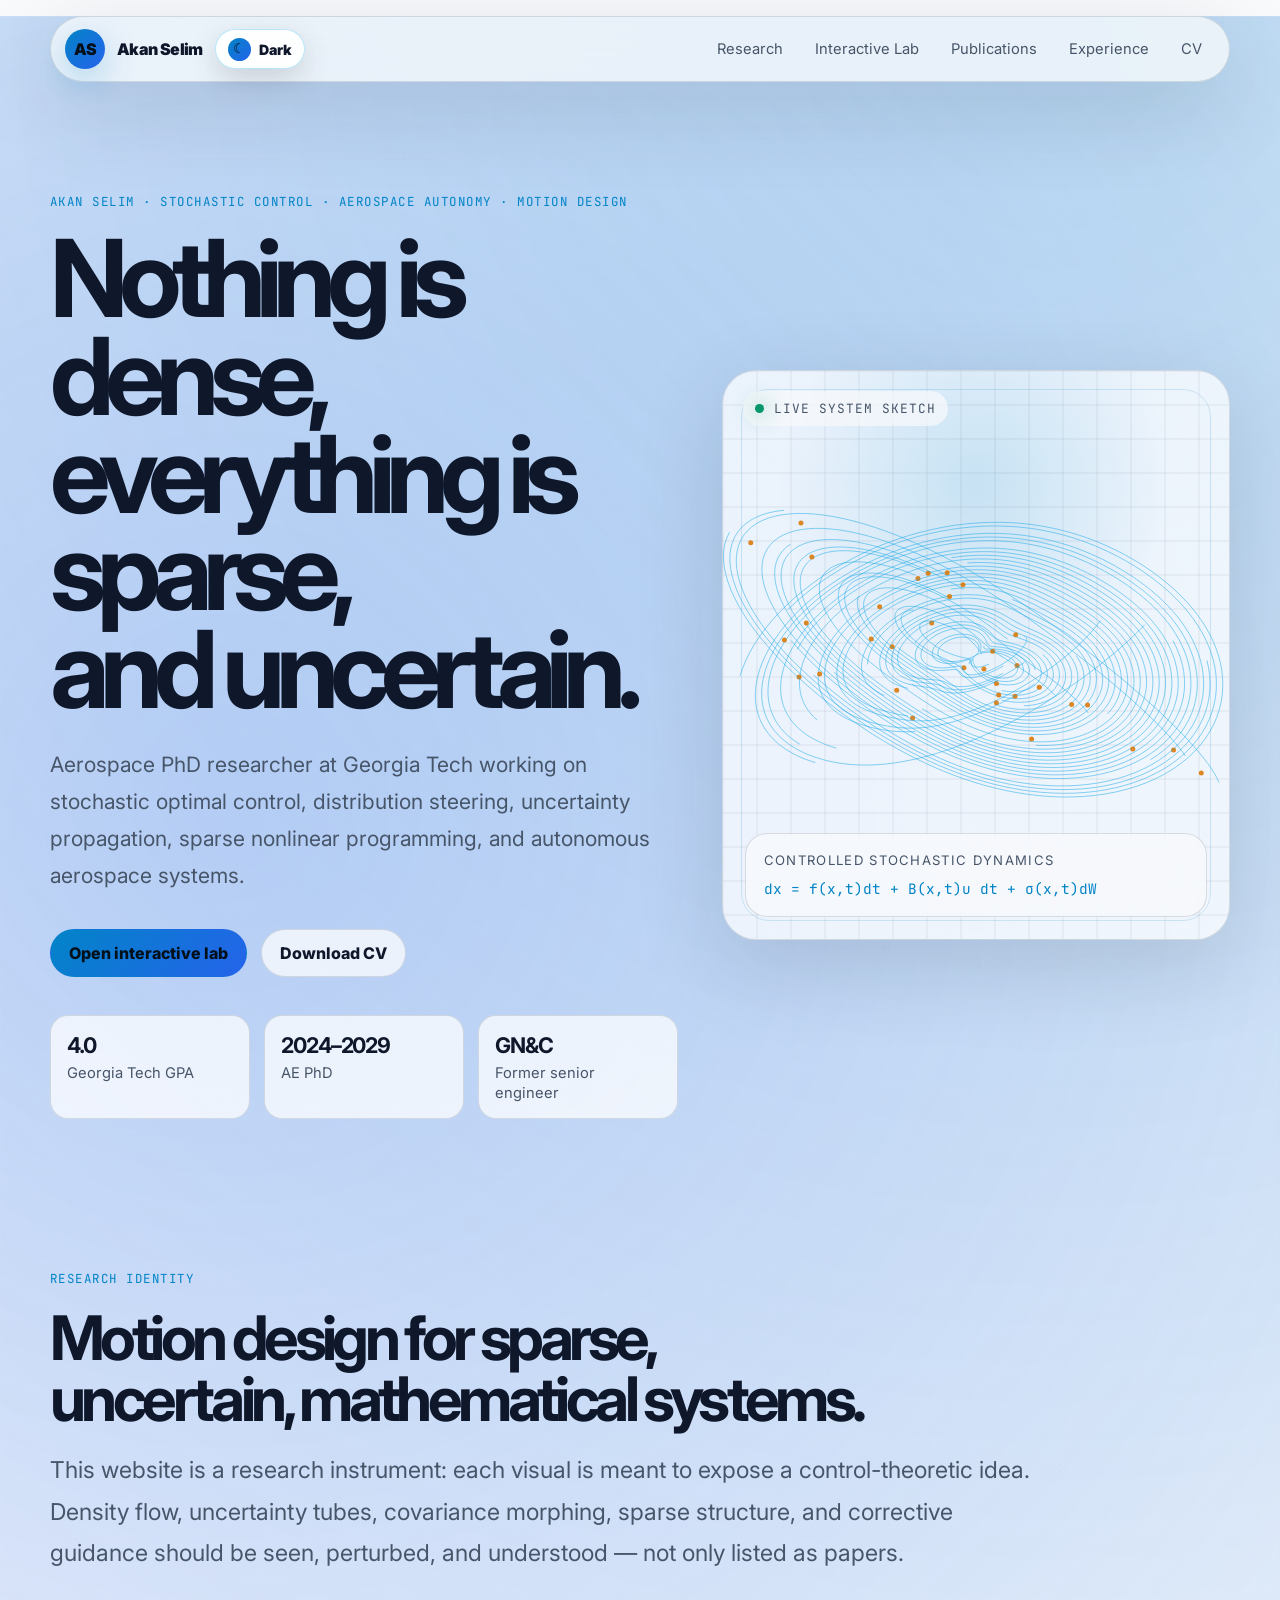
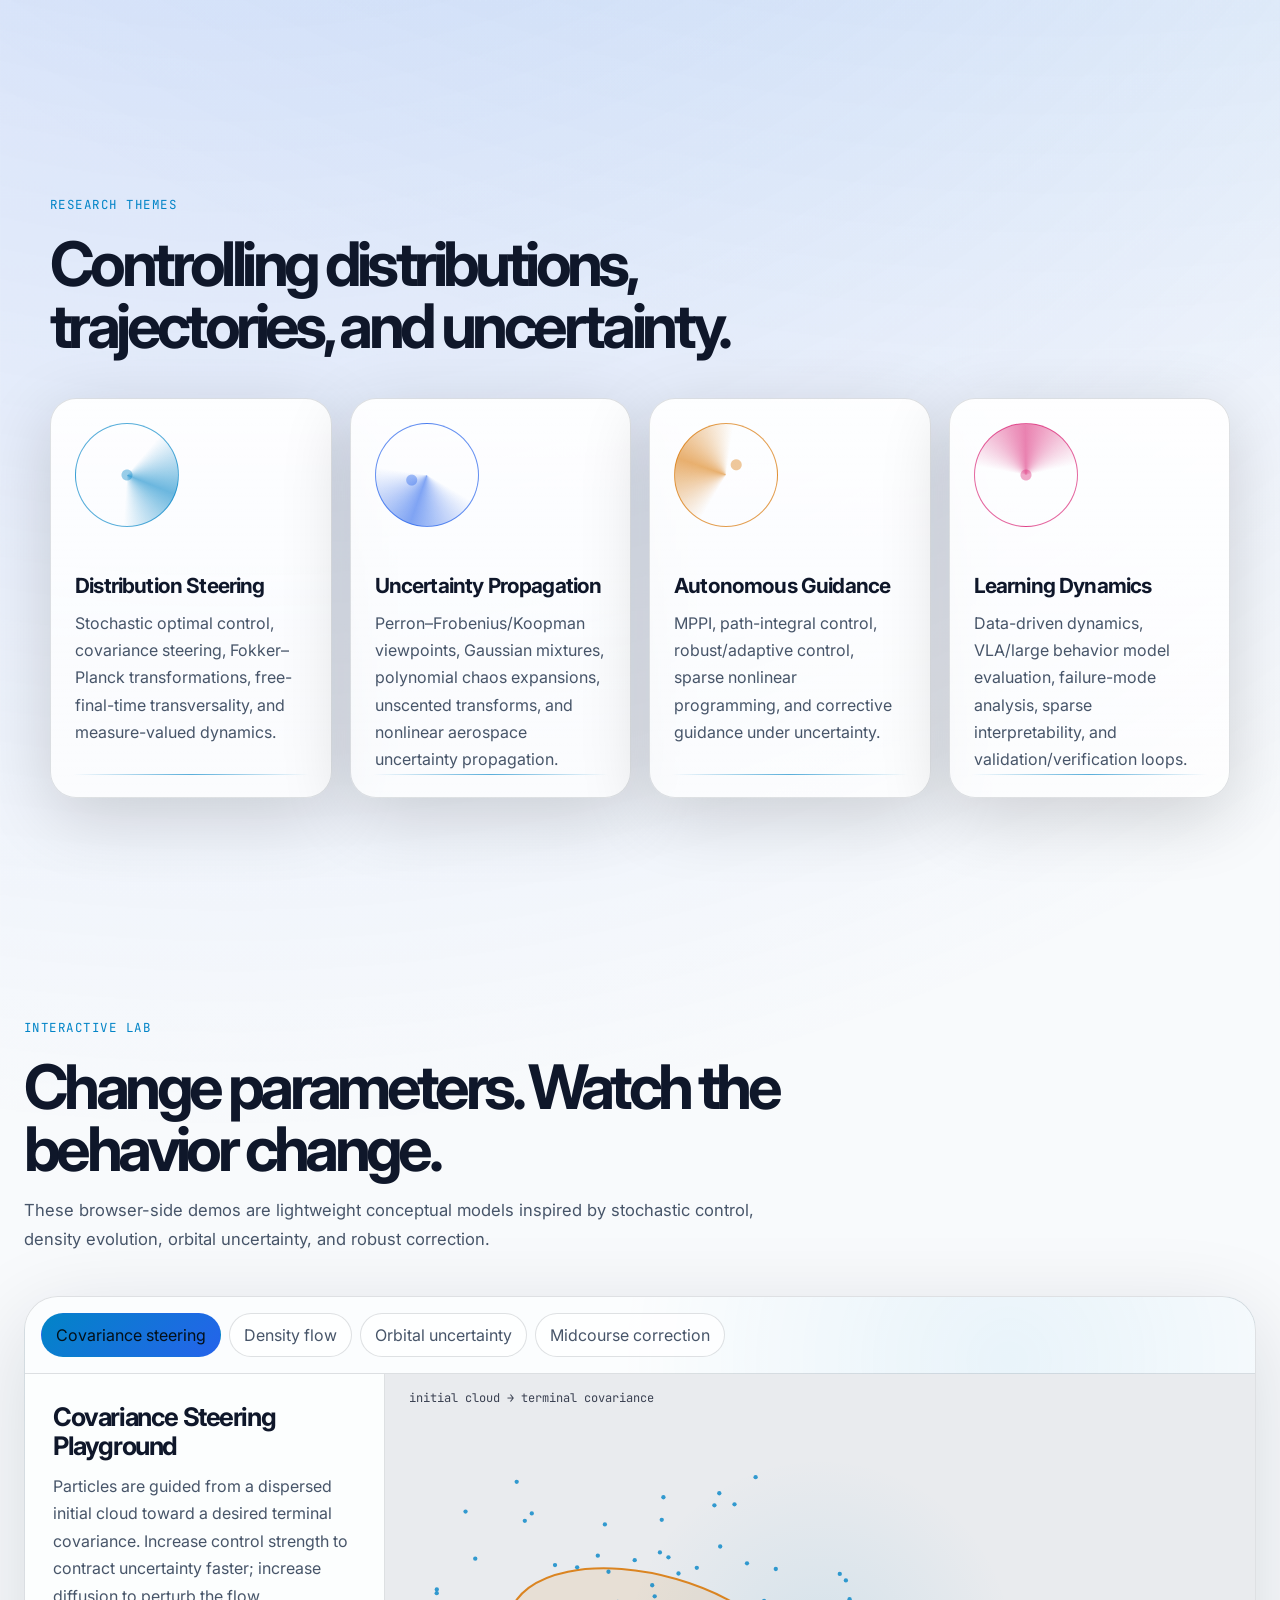
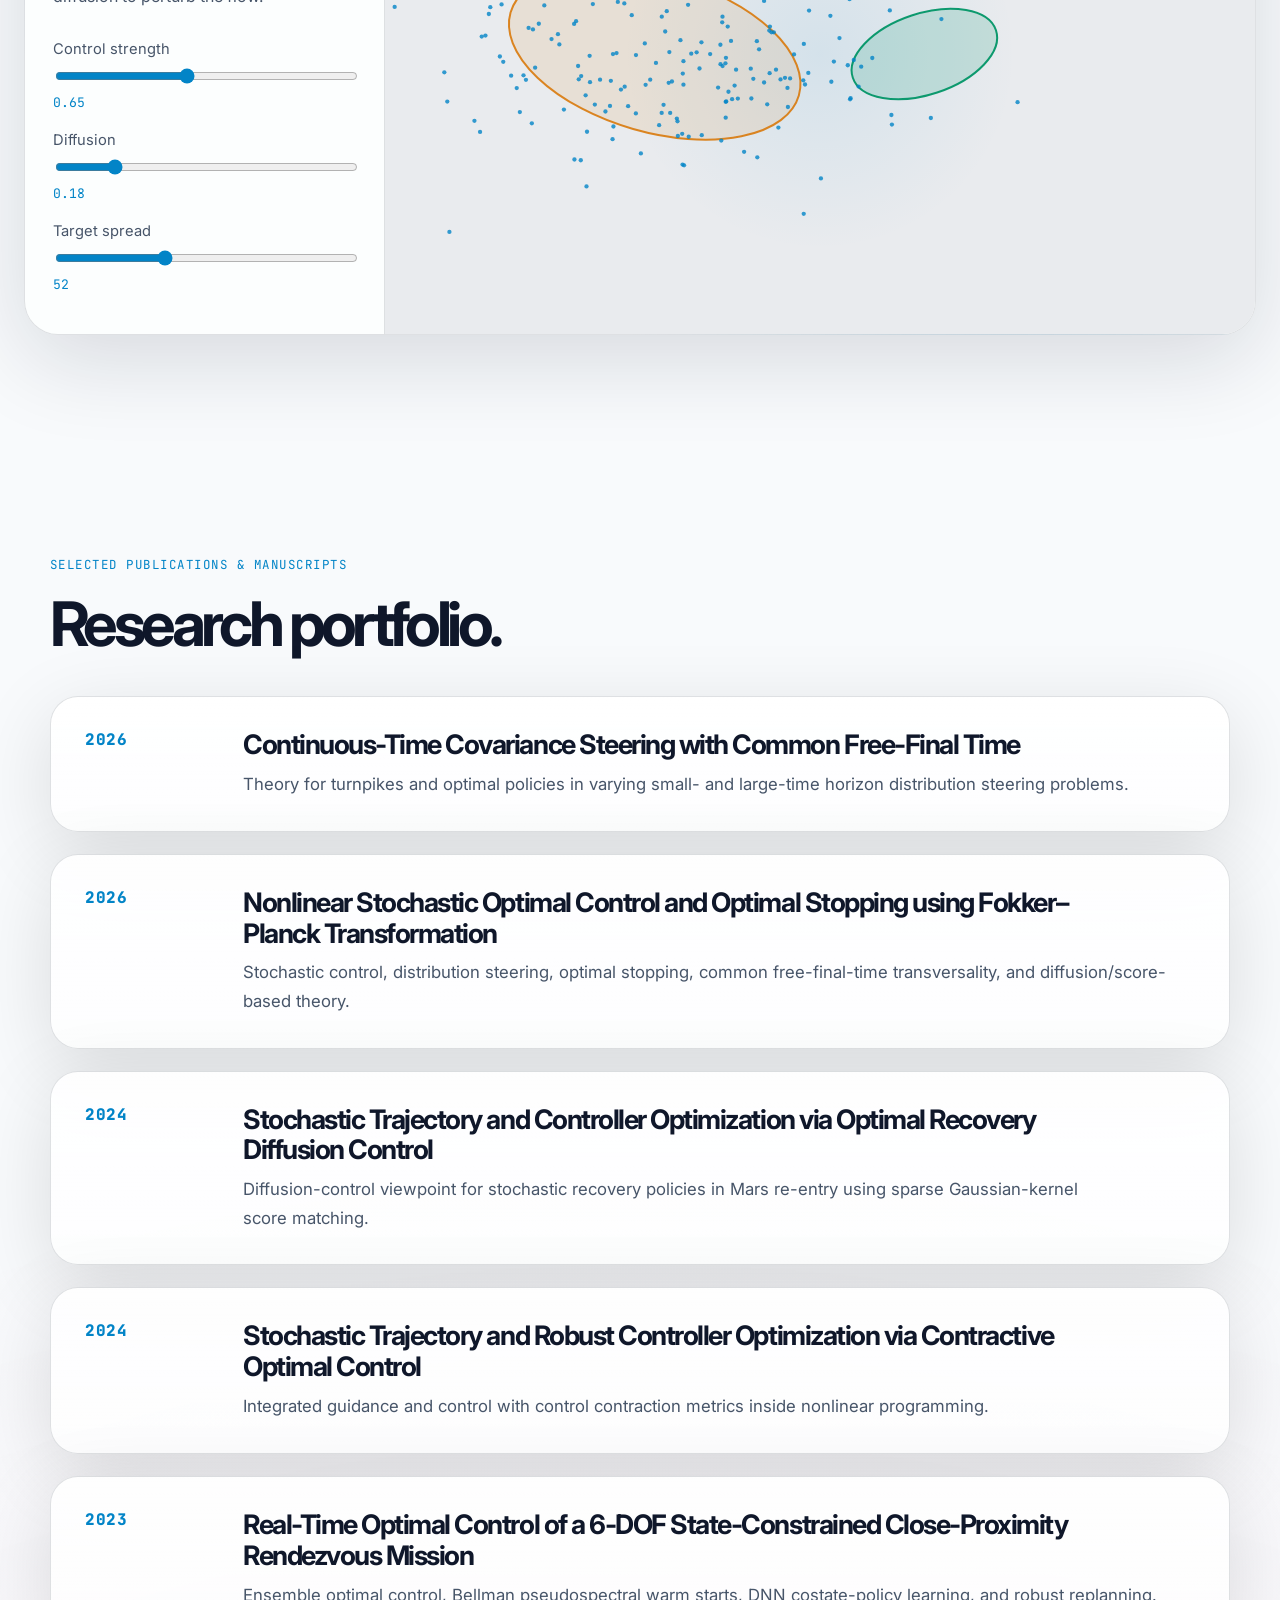
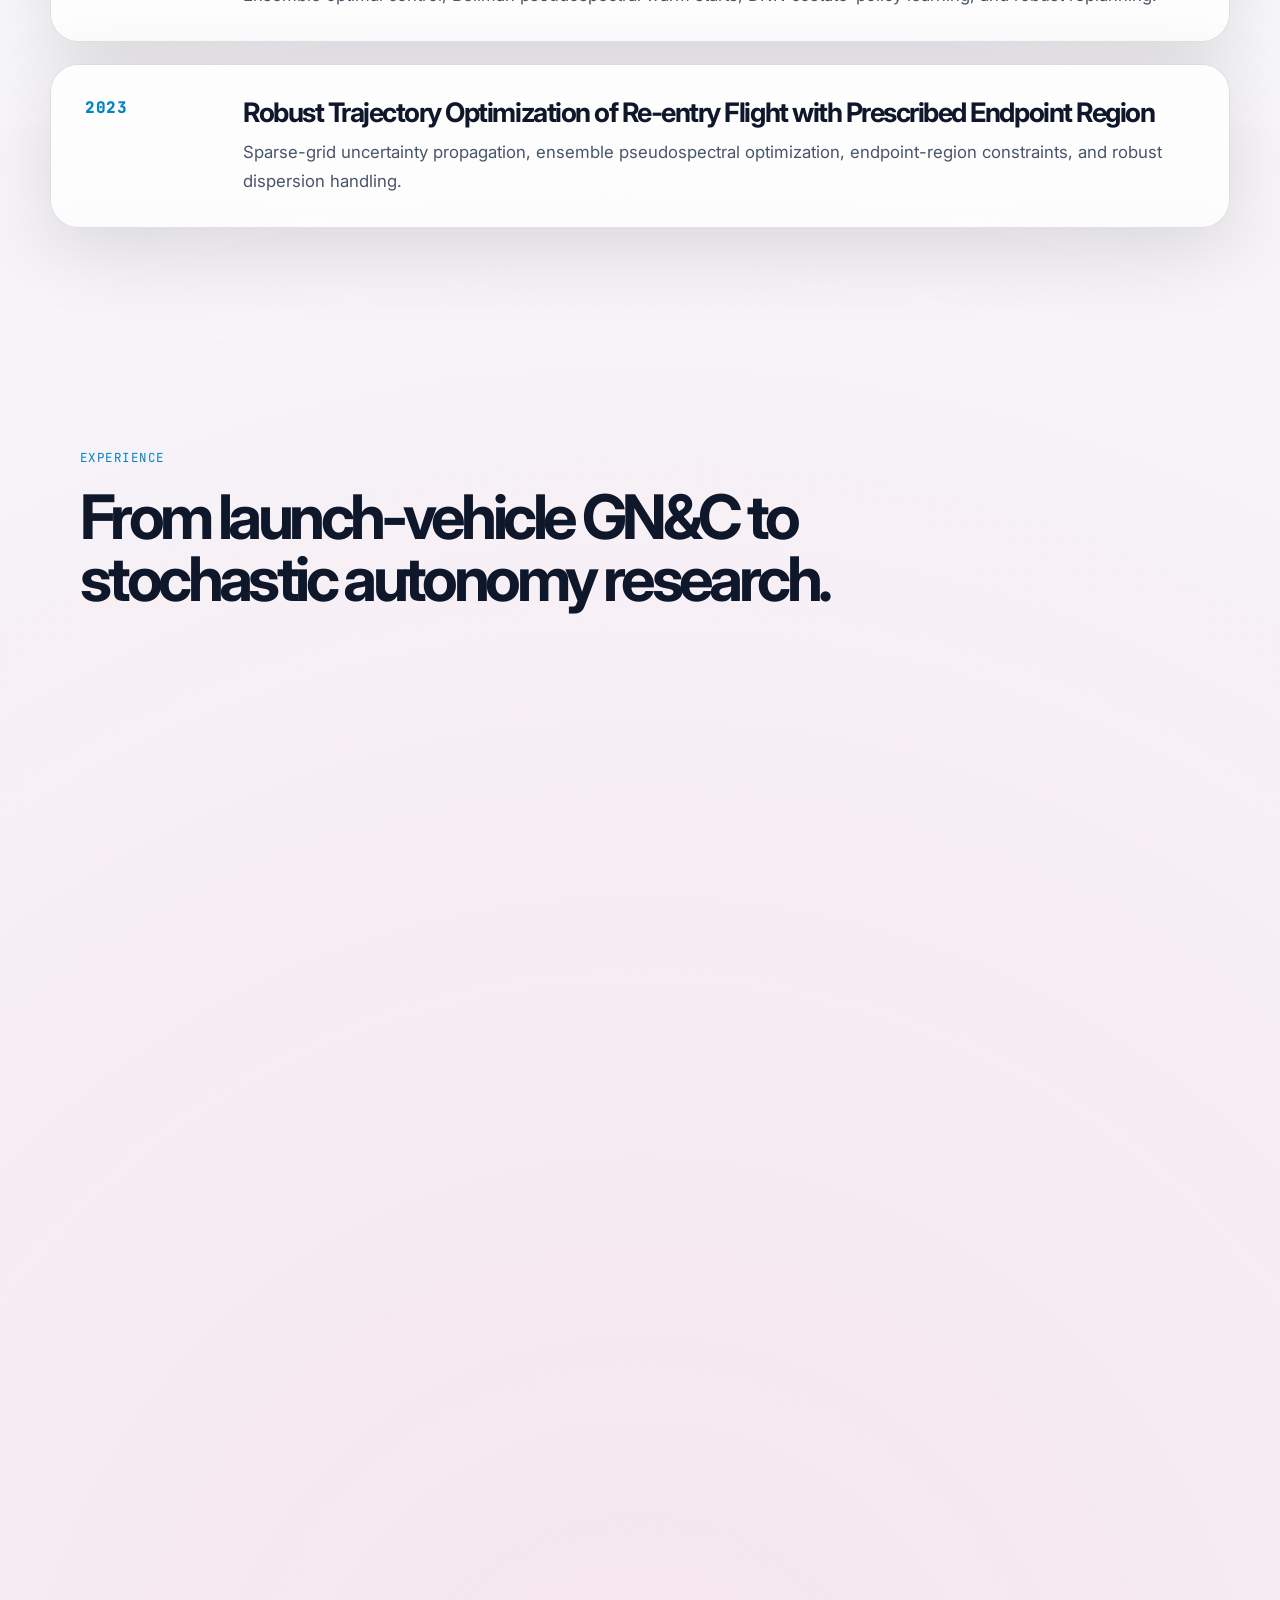
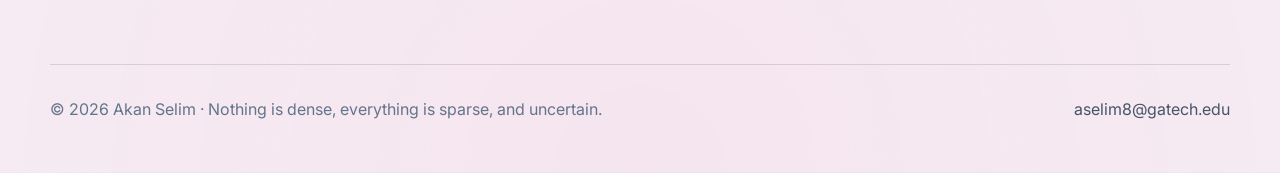
==== commit f80aaea0: "Add files via upload" ====
--- a/index.html
+++ b/index.html
@@ -3,37 +3,599 @@
 <head>
   <meta charset="UTF-8" />
   <meta name="viewport" content="width=device-width, initial-scale=1.0" />
-
-  <meta
-    name="description"
-    content="Akan Selim — stochastic optimal control, distribution steering, uncertainty propagation, autonomous aerospace systems, sparse nonlinear programming, and motion-designed interactive research demos."
-  />
+  <meta name="description" content="Akan Selim — stochastic optimal control, distribution steering, uncertainty propagation, autonomous aerospace systems, sparse nonlinear programming, and motion-designed interactive research demos." />
 
   <title>Akan Selim | Nothing is dense, everything is sparse, and uncertain.</title>
 
   <link rel="preconnect" href="https://fonts.googleapis.com">
   <link rel="preconnect" href="https://fonts.gstatic.com" crossorigin>
-  <link
-    href="https://fonts.googleapis.com/css2?family=Inter:wght@400;500;600;700;800&family=JetBrains+Mono:wght@400;600;700&display=swap"
-    rel="stylesheet"
-  >
-
+  <link href="https://fonts.googleapis.com/css2?family=Inter:wght@400;500;600;700;800;900&family=JetBrains+Mono:wght@400;600;700&display=swap" rel="stylesheet">
 
   <script>
     (function () {
-      const savedTheme = localStorage.getItem("akan-theme");
-      const prefersLight = window.matchMedia && window.matchMedia("(prefers-color-scheme: light)").matches;
-      document.documentElement.dataset.theme = savedTheme || (prefersLight ? "light" : "dark");
+      try {
+        var saved = localStorage.getItem("akan-theme");
+        var prefersLight = window.matchMedia && window.matchMedia("(prefers-color-scheme: light)").matches;
+        document.documentElement.dataset.theme = saved || (prefersLight ? "light" : "dark");
+      } catch (err) {
+        document.documentElement.dataset.theme = "dark";
+      }
     })();
   </script>
 
-  <link rel="stylesheet" href="styles.css?v=theme-fix-3" />
+  <style>
+    :root {
+      --bg: #05070a;
+      --bg2: #0b1018;
+      --surface: rgba(255, 255, 255, 0.055);
+      --surface2: rgba(255, 255, 255, 0.085);
+      --border: rgba(255, 255, 255, 0.14);
+      --border2: rgba(255, 255, 255, 0.24);
+      --text: #eef5ff;
+      --muted: #9fb0c7;
+      --muted2: #6f8199;
+      --cyan: #67e8f9;
+      --blue: #60a5fa;
+      --amber: #fbbf24;
+      --pink: #f472b6;
+      --green: #34d399;
+      --shadow: 0 24px 90px rgba(0, 0, 0, 0.38);
+      --max: 1180px;
+      color-scheme: dark;
+    }
+
+    html[data-theme="light"] {
+      --bg: #f8fafc;
+      --bg2: #e0f2fe;
+      --surface: rgba(255, 255, 255, 0.72);
+      --surface2: rgba(255, 255, 255, 0.92);
+      --border: rgba(15, 23, 42, 0.13);
+      --border2: rgba(14, 165, 233, 0.28);
+      --text: #0f172a;
+      --muted: #475569;
+      --muted2: #64748b;
+      --cyan: #0284c7;
+      --blue: #2563eb;
+      --amber: #d97706;
+      --pink: #db2777;
+      --green: #059669;
+      --shadow: 0 24px 90px rgba(15, 23, 42, 0.14);
+      color-scheme: light;
+    }
+
+    * { box-sizing: border-box; }
+
+    html {
+      scroll-behavior: smooth;
+      background: var(--bg);
+      transition: background-color 900ms cubic-bezier(0.22, 1, 0.36, 1), color 900ms cubic-bezier(0.22, 1, 0.36, 1);
+    }
+
+    body {
+      margin: 0;
+      min-height: 100vh;
+      background:
+        radial-gradient(circle at 18% 12%, color-mix(in srgb, var(--blue) 25%, transparent), transparent 33%),
+        radial-gradient(circle at 82% 0%, color-mix(in srgb, var(--cyan) 20%, transparent), transparent 30%),
+        radial-gradient(circle at 50% 100%, color-mix(in srgb, var(--pink) 10%, transparent), transparent 34%),
+        var(--bg);
+      color: var(--text);
+      font-family: "Inter", system-ui, -apple-system, BlinkMacSystemFont, "Segoe UI", sans-serif;
+      overflow-x: hidden;
+      transition: background 900ms cubic-bezier(0.22, 1, 0.36, 1), color 900ms cubic-bezier(0.22, 1, 0.36, 1);
+    }
+
+    body::before {
+      content: "";
+      position: fixed;
+      inset: 0;
+      z-index: -4;
+      pointer-events: none;
+      background:
+        linear-gradient(color-mix(in srgb, var(--text) 5%, transparent) 1px, transparent 1px),
+        linear-gradient(90deg, color-mix(in srgb, var(--text) 5%, transparent) 1px, transparent 1px);
+      background-size: 72px 72px;
+      mask-image: radial-gradient(circle at center, black, transparent 74%);
+      opacity: 0.42;
+    }
+
+    .noise {
+      position: fixed;
+      inset: 0;
+      z-index: -2;
+      pointer-events: none;
+      opacity: 0.15;
+      background-image: repeating-radial-gradient(circle at 0 0, rgba(255,255,255,0.16) 0, transparent 1px, transparent 4px);
+      mix-blend-mode: overlay;
+    }
+
+    #heroCanvas {
+      position: fixed;
+      inset: 0;
+      width: 100%;
+      height: 100%;
+      z-index: -3;
+      pointer-events: none;
+      opacity: 0.78;
+      transition: opacity 900ms cubic-bezier(0.22, 1, 0.36, 1), filter 900ms cubic-bezier(0.22, 1, 0.36, 1);
+    }
+
+    html[data-theme="light"] #heroCanvas { opacity: 0.58; filter: saturate(1.12) contrast(1.02); }
+
+    a { color: inherit; text-decoration: none; }
+    a:hover { color: var(--cyan); }
+    button, input { font: inherit; }
+    canvas { display: block; }
+
+    .section-pad {
+      width: min(var(--max), calc(100% - 48px));
+      margin: 0 auto;
+      padding: 110px 0;
+    }
+
+    .site-header {
+      position: sticky;
+      top: 16px;
+      z-index: 1000;
+      width: min(var(--max), calc(100% - 48px));
+      margin: 16px auto 0;
+      padding: 12px 14px;
+      display: flex;
+      align-items: center;
+      justify-content: space-between;
+      gap: 22px;
+      border: 1px solid var(--border);
+      border-radius: 999px;
+      background: color-mix(in srgb, var(--bg) 76%, transparent);
+      backdrop-filter: blur(20px);
+      box-shadow: var(--shadow);
+      transition: background 900ms cubic-bezier(0.22, 1, 0.36, 1), border-color 900ms cubic-bezier(0.22, 1, 0.36, 1), box-shadow 900ms cubic-bezier(0.22, 1, 0.36, 1);
+    }
+
+    .brand-zone {
+      display: inline-flex;
+      align-items: center;
+      gap: 12px;
+      min-width: max-content;
+    }
+
+    .brand {
+      display: inline-flex;
+      align-items: center;
+      gap: 12px;
+      min-width: max-content;
+    }
+
+    .brand-mark {
+      width: 40px;
+      height: 40px;
+      display: grid;
+      place-items: center;
+      border-radius: 50%;
+      background: linear-gradient(135deg, var(--cyan), var(--blue));
+      color: #031019;
+      font-weight: 900;
+      letter-spacing: -0.06em;
+      box-shadow: 0 12px 34px color-mix(in srgb, var(--cyan) 28%, transparent);
+    }
+
+    .brand-text { font-weight: 900; letter-spacing: -0.04em; }
+
+    .theme-toggle {
+      position: relative;
+      z-index: 4;
+      min-height: 40px;
+      padding: 0 12px;
+      border-radius: 999px;
+      border: 1px solid var(--border2);
+      display: inline-flex;
+      align-items: center;
+      justify-content: center;
+      gap: 8px;
+      color: var(--text);
+      background: var(--surface2);
+      backdrop-filter: blur(18px);
+      box-shadow: 0 10px 30px rgba(0,0,0,0.14);
+      cursor: pointer;
+      white-space: nowrap;
+      transition: background 900ms cubic-bezier(0.22, 1, 0.36, 1), color 900ms cubic-bezier(0.22, 1, 0.36, 1), border-color 900ms cubic-bezier(0.22, 1, 0.36, 1), transform 180ms ease;
+    }
+
+    .theme-toggle:hover { transform: translateY(-1px); border-color: var(--cyan); }
+
+    .theme-toggle-icon {
+      width: 23px;
+      height: 23px;
+      border-radius: 50%;
+      display: grid;
+      place-items: center;
+      background: linear-gradient(135deg, var(--cyan), var(--blue));
+      color: #031019;
+      font-size: 0.86rem;
+      line-height: 1;
+    }
+
+    .theme-toggle-text { font-weight: 900; font-size: 0.88rem; }
+
+    .nav { display: flex; align-items: center; gap: 6px; flex-wrap: wrap; justify-content: flex-end; }
+
+    .nav a {
+      padding: 10px 13px;
+      border-radius: 999px;
+      color: var(--muted);
+      font-size: 0.92rem;
+      transition: color 180ms ease, background 180ms ease;
+    }
+
+    .nav a:hover { color: var(--text); background: color-mix(in srgb, var(--text) 8%, transparent); }
+
+    .hero {
+      min-height: calc(100vh - 80px);
+      display: flex;
+      align-items: center;
+    }
+
+    .hero-grid {
+      width: 100%;
+      display: grid;
+      grid-template-columns: minmax(0, 1.05fr) minmax(360px, 0.85fr);
+      gap: 44px;
+      align-items: center;
+    }
+
+    .eyebrow {
+      margin: 0 0 18px;
+      color: var(--cyan);
+      font-family: "JetBrains Mono", ui-monospace, SFMono-Regular, Menlo, monospace;
+      font-size: 0.78rem;
+      line-height: 1.6;
+      letter-spacing: 0.12em;
+      text-transform: uppercase;
+    }
+
+    h1, h2, h3, p { text-wrap: pretty; }
+
+    .hero-title {
+      margin: 0;
+      color: var(--text);
+      font-size: clamp(3.2rem, 8.4vw, 7.8rem);
+      line-height: 0.91;
+      letter-spacing: -0.085em;
+    }
+
+    .hero-subtitle {
+      max-width: 780px;
+      margin: 28px 0 0;
+      color: var(--muted);
+      font-size: clamp(1.05rem, 1.8vw, 1.32rem);
+      line-height: 1.75;
+    }
+
+    .hero-actions { display: flex; gap: 14px; flex-wrap: wrap; margin-top: 34px; }
+
+    .button {
+      display: inline-flex;
+      align-items: center;
+      justify-content: center;
+      min-height: 48px;
+      padding: 0 18px;
+      border-radius: 999px;
+      border: 1px solid var(--border);
+      color: var(--text);
+      font-weight: 800;
+      background: var(--surface);
+      transition: background 900ms cubic-bezier(0.22, 1, 0.36, 1), color 900ms cubic-bezier(0.22, 1, 0.36, 1), border-color 900ms cubic-bezier(0.22, 1, 0.36, 1), transform 180ms ease, box-shadow 180ms ease;
+    }
+
+    .button.primary {
+      border-color: transparent;
+      background: linear-gradient(135deg, var(--cyan), var(--blue));
+      color: #031019;
+    }
+
+    .button:hover { transform: translateY(-2px); color: var(--text); border-color: var(--border2); }
+    .button.primary:hover { color: #031019; box-shadow: 0 16px 44px color-mix(in srgb, var(--cyan) 25%, transparent); }
+
+    .metric-row {
+      display: grid;
+      grid-template-columns: repeat(3, minmax(0, 1fr));
+      gap: 14px;
+      max-width: 680px;
+      margin-top: 38px;
+    }
+
+    .metric-row div, .research-card, .lab-shell, .publication-list article, .timeline article, .cv-card, .hero-panel, .equation-card, .panel-topline, .demo-copy {
+      transition: background 900ms cubic-bezier(0.22, 1, 0.36, 1), color 900ms cubic-bezier(0.22, 1, 0.36, 1), border-color 900ms cubic-bezier(0.22, 1, 0.36, 1), box-shadow 900ms cubic-bezier(0.22, 1, 0.36, 1);
+    }
+
+    .metric-row div {
+      padding: 16px;
+      border: 1px solid var(--border);
+      border-radius: 18px;
+      background: var(--surface);
+    }
+
+    .metric-row strong { display: block; margin-bottom: 4px; font-size: 1.35rem; letter-spacing: -0.05em; }
+    .metric-row span { color: var(--muted); font-size: 0.92rem; }
+
+    .hero-panel {
+      position: relative;
+      min-height: 570px;
+      padding: 20px;
+      border: 1px solid var(--border);
+      border-radius: 34px;
+      background: radial-gradient(circle at 50% 20%, color-mix(in srgb, var(--cyan) 16%, transparent), transparent 38%), var(--surface);
+      box-shadow: var(--shadow);
+      overflow: hidden;
+    }
+
+    .hero-panel::before {
+      content: "";
+      position: absolute;
+      inset: 18px;
+      border-radius: 28px;
+      border: 1px solid color-mix(in srgb, var(--cyan) 16%, transparent);
+      pointer-events: none;
+    }
+
+    .panel-topline {
+      position: relative;
+      z-index: 2;
+      display: inline-flex;
+      align-items: center;
+      gap: 10px;
+      padding: 9px 12px;
+      border-radius: 999px;
+      color: var(--muted);
+      background: color-mix(in srgb, var(--bg) 72%, transparent);
+      font-family: "JetBrains Mono", monospace;
+      font-size: 0.8rem;
+      text-transform: uppercase;
+      letter-spacing: 0.08em;
+    }
+
+    .status-dot { width: 9px; height: 9px; border-radius: 50%; background: var(--green); box-shadow: 0 0 22px var(--green); }
+
+    .panel-canvas {
+      position: absolute;
+      inset: 0;
+      width: 100%;
+      height: 100%;
+      pointer-events: none;
+    }
+
+    .equation-card {
+      position: absolute;
+      left: 22px;
+      right: 22px;
+      bottom: 22px;
+      z-index: 2;
+      padding: 18px;
+      border: 1px solid var(--border);
+      border-radius: 22px;
+      background: color-mix(in srgb, var(--bg) 74%, transparent);
+      backdrop-filter: blur(18px);
+    }
+
+    .equation-card span { display: block; margin-bottom: 10px; color: var(--muted); font-size: 0.82rem; text-transform: uppercase; letter-spacing: 0.1em; }
+    .equation-card code { color: var(--cyan); font-family: "JetBrains Mono", monospace; font-size: 0.9rem; white-space: normal; }
+
+    .manifesto { padding-top: 40px; }
+
+    .section-heading { max-width: 820px; margin-bottom: 42px; }
+    .section-heading.compact { margin-bottom: 20px; }
+
+    .section-heading h2, .cv-card h2 {
+      margin: 0;
+      color: var(--text);
+      font-size: clamp(2rem, 4.8vw, 4.7rem);
+      line-height: 1;
+      letter-spacing: -0.075em;
+    }
+
+    .section-heading p:not(.eyebrow), .cv-card p { max-width: 760px; color: var(--muted); font-size: 1.04rem; line-height: 1.75; }
+    .wide-text { max-width: 980px; margin: 0; color: var(--muted); font-size: clamp(1.1rem, 2vw, 1.45rem); line-height: 1.8; }
+
+    .research-grid { display: grid; grid-template-columns: repeat(4, minmax(0, 1fr)); gap: 18px; }
+
+    .research-card {
+      position: relative;
+      min-height: 330px;
+      padding: 24px;
+      border: 1px solid var(--border);
+      border-radius: 26px;
+      background: linear-gradient(180deg, var(--surface2), var(--surface));
+      overflow: hidden;
+      box-shadow: 0 18px 70px rgba(0,0,0,0.16);
+    }
+
+    .research-card::after {
+      content: "";
+      position: absolute;
+      inset: auto 22px 22px 22px;
+      height: 1px;
+      background: linear-gradient(90deg, transparent, var(--cyan), transparent);
+      opacity: 0.65;
+    }
+
+    .card-orbit {
+      width: 104px;
+      height: 104px;
+      margin-bottom: 46px;
+      border-radius: 50%;
+      border: 1px solid color-mix(in srgb, var(--cyan) 66%, transparent);
+      background: radial-gradient(circle at 50% 50%, color-mix(in srgb, var(--cyan) 40%, transparent) 0 5px, transparent 6px), conic-gradient(from 40deg, transparent, color-mix(in srgb, var(--cyan) 58%, transparent), transparent 40%);
+      animation: spin 12s linear infinite;
+    }
+
+    .card-orbit.alt { border-color: color-mix(in srgb, var(--blue) 70%, transparent); background: radial-gradient(circle at 35% 55%, color-mix(in srgb, var(--blue) 40%, transparent) 0 5px, transparent 6px), conic-gradient(from 120deg, transparent, color-mix(in srgb, var(--blue) 58%, transparent), transparent 44%); }
+    .card-orbit.warm { border-color: color-mix(in srgb, var(--amber) 70%, transparent); background: radial-gradient(circle at 60% 40%, color-mix(in srgb, var(--amber) 40%, transparent) 0 5px, transparent 6px), conic-gradient(from 210deg, transparent, color-mix(in srgb, var(--amber) 58%, transparent), transparent 44%); }
+    .card-orbit.field { border-color: color-mix(in srgb, var(--pink) 70%, transparent); background: radial-gradient(circle at 50% 50%, color-mix(in srgb, var(--pink) 40%, transparent) 0 5px, transparent 6px), conic-gradient(from 280deg, transparent, color-mix(in srgb, var(--pink) 58%, transparent), transparent 44%); }
+
+    .research-card h3 { margin: 0 0 12px; font-size: 1.3rem; letter-spacing: -0.04em; }
+    .research-card p { margin: 0; color: var(--muted); line-height: 1.7; }
+
+    .lab-section { width: min(1280px, calc(100% - 48px)); }
+
+    .lab-shell {
+      border: 1px solid var(--border);
+      border-radius: 34px;
+      background: radial-gradient(circle at 80% 10%, color-mix(in srgb, var(--cyan) 13%, transparent), transparent 34%), var(--surface);
+      overflow: hidden;
+      box-shadow: var(--shadow);
+    }
+
+    .lab-tabs {
+      position: relative;
+      z-index: 5;
+      display: flex;
+      flex-wrap: wrap;
+      gap: 8px;
+      padding: 16px;
+      border-bottom: 1px solid var(--border);
+      background: color-mix(in srgb, var(--bg) 42%, transparent);
+    }
+
+    .tab-button {
+      min-height: 44px;
+      padding: 0 14px;
+      border: 1px solid var(--border);
+      border-radius: 999px;
+      color: var(--muted);
+      background: var(--surface);
+      cursor: pointer;
+      transition: background 220ms ease, color 220ms ease, border-color 220ms ease, transform 180ms ease;
+    }
+
+    .tab-button:hover, .tab-button.active {
+      color: #031019;
+      border-color: transparent;
+      background: linear-gradient(135deg, var(--cyan), var(--blue));
+    }
+
+    .demo-panel { display: none; grid-template-columns: 360px minmax(0, 1fr); min-height: 560px; position: relative; }
+    .demo-panel.active { display: grid; }
+
+    .demo-copy {
+      position: relative;
+      z-index: 3;
+      padding: 28px;
+      border-right: 1px solid var(--border);
+      background: color-mix(in srgb, var(--bg) 25%, transparent);
+    }
+
+    .demo-copy h3 { margin: 0 0 12px; font-size: 1.6rem; line-height: 1.15; letter-spacing: -0.055em; }
+    .demo-copy p { margin: 0; color: var(--muted); line-height: 1.72; }
+    .controls { display: grid; gap: 20px; margin-top: 30px; }
+    .controls label { display: grid; gap: 8px; color: var(--muted); font-size: 0.92rem; }
+    .controls input[type="range"] { width: 100%; accent-color: var(--cyan); }
+    .controls span { color: var(--cyan); font-family: "JetBrains Mono", monospace; font-size: 0.82rem; }
+
+    .demo-canvas {
+      width: 100%;
+      height: 100%;
+      min-height: 560px;
+      background: radial-gradient(circle at 50% 50%, color-mix(in srgb, var(--cyan) 9%, transparent), transparent 38%), color-mix(in srgb, var(--bg) 94%, #020617 6%);
+      pointer-events: none;
+    }
+
+    .publication-list { display: grid; gap: 22px; }
+
+    .publication-list article {
+      display: grid;
+      grid-template-columns: 110px minmax(0, 1fr);
+      column-gap: 48px;
+      row-gap: 10px;
+      align-items: start;
+      padding: 32px 34px;
+      border: 1px solid var(--border);
+      border-radius: 28px;
+      background: linear-gradient(180deg, var(--surface2), var(--surface));
+      box-shadow: 0 20px 80px rgba(0,0,0,0.12);
+    }
+
+    .publication-list article span { grid-column: 1; grid-row: 1 / span 2; color: var(--cyan); font-family: "JetBrains Mono", monospace; font-weight: 800; letter-spacing: 0.04em; white-space: nowrap; }
+    .publication-list article h3 { grid-column: 2; grid-row: 1; margin: 0; font-size: clamp(1.25rem, 2.1vw, 2rem); line-height: 1.15; letter-spacing: -0.055em; }
+    .publication-list article p { grid-column: 2; grid-row: 2; margin: 0; max-width: 940px; color: var(--muted); font-size: 1.05rem; line-height: 1.7; }
+
+    .experience-section { width: min(1120px, calc(100% - 48px)); }
+    .timeline { display: grid; gap: 20px; }
+    .timeline article { display: grid; grid-template-columns: 160px minmax(0, 1fr); gap: 28px; padding: 28px; border: 1px solid var(--border); border-radius: 28px; background: var(--surface); }
+    .time { color: var(--cyan); font-family: "JetBrains Mono", monospace; font-size: 0.95rem; line-height: 1.5; }
+    .timeline-content h3 { margin: 0 0 10px; font-size: 1.28rem; letter-spacing: -0.04em; }
+    .timeline-content p { margin: 0; color: var(--muted); line-height: 1.72; }
+
+    .cv-section { padding-bottom: 80px; }
+    .cv-card { display: grid; grid-template-columns: minmax(0, 1fr) auto; gap: 30px; align-items: center; padding: 36px; border: 1px solid var(--border); border-radius: 34px; background: radial-gradient(circle at 12% 20%, color-mix(in srgb, var(--cyan) 18%, transparent), transparent 34%), var(--surface); box-shadow: var(--shadow); }
+    .cv-card h2 { font-size: clamp(2rem, 4vw, 3.8rem); }
+    .cv-card p { margin-bottom: 0; }
+
+    .site-footer {
+      width: min(var(--max), calc(100% - 48px));
+      margin: 0 auto;
+      padding: 34px 0 54px;
+      display: flex;
+      justify-content: space-between;
+      gap: 24px;
+      color: var(--muted2);
+      border-top: 1px solid var(--border);
+    }
+
+    .site-footer p { margin: 0; }
+    .site-footer a { color: var(--muted); }
+
+    html.reveal-ready [data-reveal] {
+      opacity: 0;
+      transform: translateY(22px);
+      transition: opacity 650ms ease, transform 650ms ease;
+    }
+
+    html.reveal-ready [data-reveal].revealed {
+      opacity: 1;
+      transform: translateY(0);
+    }
+
+    @keyframes spin { to { transform: rotate(360deg); } }
+
+    @media (max-width: 1050px) {
+      .hero-grid { grid-template-columns: 1fr; }
+      .hero-panel { min-height: 500px; }
+      .research-grid { grid-template-columns: repeat(2, minmax(0, 1fr)); }
+      .demo-panel { grid-template-columns: 1fr; }
+      .demo-copy { border-right: 0; border-bottom: 1px solid var(--border); }
+    }
+
+    @media (max-width: 820px) {
+      .site-header { position: relative; top: auto; border-radius: 28px; flex-direction: column; align-items: stretch; }
+      .brand-zone { justify-content: center; flex-wrap: wrap; }
+      .nav { justify-content: center; }
+      .nav a { font-size: 0.84rem; padding: 9px 10px; }
+      .section-pad, .lab-section, .experience-section, .site-footer { width: min(100% - 28px, var(--max)); }
+      .section-pad { padding: 78px 0; }
+      .hero { min-height: auto; padding-top: 70px; }
+      .hero-title { font-size: clamp(3rem, 16vw, 5.5rem); }
+      .metric-row { grid-template-columns: 1fr; }
+      .publication-list article { grid-template-columns: 1fr; row-gap: 12px; padding: 24px; }
+      .publication-list article span, .publication-list article h3, .publication-list article p { grid-column: 1; grid-row: auto; }
+      .timeline article { grid-template-columns: 1fr; gap: 12px; }
+      .cv-card { grid-template-columns: 1fr; }
+      .site-footer { flex-direction: column; }
+    }
+
+    @media (max-width: 620px) {
+      .research-grid { grid-template-columns: 1fr; }
+      .hero-panel { min-height: 430px; }
+      .equation-card code { font-size: 0.75rem; }
+      .demo-canvas { min-height: 420px; }
+      .lab-tabs { display: grid; grid-template-columns: 1fr; }
+      .tab-button { width: 100%; }
+    }
+  </style>
 </head>
 
 <body>
   <div class="noise"></div>
   <canvas id="heroCanvas" aria-hidden="true"></canvas>
-
 
   <header class="site-header" data-reveal>
     <div class="brand-zone">
@@ -42,7 +604,7 @@
         <span class="brand-text">Akan Selim</span>
       </a>
 
-      <button class="theme-toggle header-theme-toggle" id="themeToggle" type="button" aria-label="Switch to light theme">
+      <button class="theme-toggle" id="themeToggle" type="button" aria-label="Switch theme">
         <span class="theme-toggle-icon" aria-hidden="true">☀</span>
         <span class="theme-toggle-text">Light</span>
       </button>
@@ -77,39 +639,19 @@
 
           <div class="hero-actions">
             <a class="button primary" href="#lab">Open interactive lab</a>
-            <a class="button ghost" href="assets/Akan_Selim_CV.pdf" target="_blank" rel="noopener">
-              Download CV
-            </a>
+            <a class="button" href="assets/Akan_Selim_CV.pdf" target="_blank" rel="noopener">Download CV</a>
           </div>
 
           <div class="metric-row" aria-label="Research summary">
-            <div>
-              <strong>4.0</strong>
-              <span>Georgia Tech GPA</span>
-            </div>
-            <div>
-              <strong>2024–2029</strong>
-              <span>AE PhD</span>
-            </div>
-            <div>
-              <strong>GN&amp;C</strong>
-              <span>Former senior engineer</span>
-            </div>
+            <div><strong>4.0</strong><span>Georgia Tech GPA</span></div>
+            <div><strong>2024–2029</strong><span>AE PhD</span></div>
+            <div><strong>GN&amp;C</strong><span>Former senior engineer</span></div>
           </div>
         </div>
 
         <aside class="hero-panel" data-reveal>
-          <div class="panel-topline">
-            <span class="status-dot"></span>
-            live system sketch
-          </div>
-
-          <canvas
-            id="phaseCanvas"
-            class="panel-canvas"
-            aria-label="Animated phase portrait"
-          ></canvas>
-
+          <div class="panel-topline"><span class="status-dot"></span> live system sketch</div>
+          <canvas id="phaseCanvas" class="panel-canvas" aria-label="Animated phase portrait"></canvas>
           <div class="equation-card">
             <span>controlled stochastic dynamics</span>
             <code>dx = f(x,t)dt + B(x,t)u dt + σ(x,t)dW</code>
@@ -123,7 +665,6 @@
         <p class="eyebrow">Research identity</p>
         <h2>Motion design for sparse, uncertain, mathematical systems.</h2>
       </div>
-
       <p class="wide-text">
         This website is a research instrument: each visual is meant to expose a control-theoretic idea.
         Density flow, uncertainty tubes, covariance morphing, sparse structure, and corrective guidance
@@ -141,37 +682,22 @@
         <article class="research-card" data-reveal>
           <div class="card-orbit"></div>
           <h3>Distribution Steering</h3>
-          <p>
-            Stochastic optimal control, covariance steering, Fokker–Planck transformations,
-            free-final-time transversality, and measure-valued dynamics.
-          </p>
+          <p>Stochastic optimal control, covariance steering, Fokker–Planck transformations, free-final-time transversality, and measure-valued dynamics.</p>
         </article>
-
         <article class="research-card" data-reveal>
           <div class="card-orbit alt"></div>
           <h3>Uncertainty Propagation</h3>
-          <p>
-            Perron–Frobenius/Koopman viewpoints, Gaussian mixtures, polynomial chaos expansions,
-            unscented transforms, and high-dimensional approximation for nonlinear aerospace systems.
-          </p>
+          <p>Perron–Frobenius/Koopman viewpoints, Gaussian mixtures, polynomial chaos expansions, unscented transforms, and nonlinear aerospace uncertainty propagation.</p>
         </article>
-
         <article class="research-card" data-reveal>
           <div class="card-orbit warm"></div>
           <h3>Autonomous Guidance</h3>
-          <p>
-            MPPI, path-integral control, robust/adaptive control, sparse nonlinear programming,
-            and corrective guidance under uncertainty.
-          </p>
+          <p>MPPI, path-integral control, robust/adaptive control, sparse nonlinear programming, and corrective guidance under uncertainty.</p>
         </article>
-
         <article class="research-card" data-reveal>
           <div class="card-orbit field"></div>
           <h3>Learning Dynamics</h3>
-          <p>
-            Data-driven dynamics, VLA/large behavior model evaluation, failure-mode analysis,
-            sparse interpretability, and validation/verification loops.
-          </p>
+          <p>Data-driven dynamics, VLA/large behavior model evaluation, failure-mode analysis, sparse interpretability, and validation/verification loops.</p>
         </article>
       </div>
     </section>
@@ -180,233 +706,83 @@
       <div class="section-heading" data-reveal>
         <p class="eyebrow">Interactive Lab</p>
         <h2>Change parameters. Watch the behavior change.</h2>
-        <p>
-          These browser-side demos are lightweight conceptual models inspired by stochastic control,
-          density evolution, orbital uncertainty, and robust correction.
-        </p>
+        <p>These browser-side demos are lightweight conceptual models inspired by stochastic control, density evolution, orbital uncertainty, and robust correction.</p>
       </div>
 
       <div class="lab-shell" data-reveal>
         <div class="lab-tabs" role="tablist" aria-label="Interactive demos">
-          <button class="tab-button active" data-demo="covariance" role="tab">
-            Covariance steering
-          </button>
-          <button class="tab-button" data-demo="density" role="tab">
-            Density flow
-          </button>
-          <button class="tab-button" data-demo="orbit" role="tab">
-            Orbital uncertainty
-          </button>
-          <button class="tab-button" data-demo="correction" role="tab">
-            Midcourse correction
-          </button>
+          <button class="tab-button active" data-demo="covariance" role="tab" type="button">Covariance steering</button>
+          <button class="tab-button" data-demo="density" role="tab" type="button">Density flow</button>
+          <button class="tab-button" data-demo="orbit" role="tab" type="button">Orbital uncertainty</button>
+          <button class="tab-button" data-demo="correction" role="tab" type="button">Midcourse correction</button>
         </div>
 
         <div class="demo-panel active" id="demo-covariance">
           <div class="demo-copy">
             <h3>Covariance Steering Playground</h3>
-            <p>
-              Particles are guided from a dispersed initial cloud toward a desired terminal covariance.
-              Increase control strength to contract uncertainty faster; increase diffusion to perturb the flow.
-            </p>
-
+            <p>Particles are guided from a dispersed initial cloud toward a desired terminal covariance. Increase control strength to contract uncertainty faster; increase diffusion to perturb the flow.</p>
             <div class="controls">
-              <label>
-                Control strength
-                <input id="covGain" type="range" min="0" max="1.5" value="0.65" step="0.01">
-                <span id="covGainVal"></span>
-              </label>
-
-              <label>
-                Diffusion
-                <input id="covNoise" type="range" min="0" max="1" value="0.18" step="0.01">
-                <span id="covNoiseVal"></span>
-              </label>
-
-              <label>
-                Target spread
-                <input id="covTarget" type="range" min="20" max="110" value="52" step="1">
-                <span id="covTargetVal"></span>
-              </label>
+              <label>Control strength <input id="covGain" type="range" min="0" max="1.5" value="0.65" step="0.01"><span id="covGainVal"></span></label>
+              <label>Diffusion <input id="covNoise" type="range" min="0" max="1" value="0.18" step="0.01"><span id="covNoiseVal"></span></label>
+              <label>Target spread <input id="covTarget" type="range" min="20" max="110" value="52" step="1"><span id="covTargetVal"></span></label>
             </div>
           </div>
-
-          <canvas
-            id="covCanvas"
-            class="demo-canvas"
-            aria-label="Covariance steering particle simulation"
-          ></canvas>
+          <canvas id="covCanvas" class="demo-canvas" aria-label="Covariance steering particle simulation"></canvas>
         </div>
 
         <div class="demo-panel" id="demo-density">
           <div class="demo-copy">
             <h3>Fokker–Planck Density Flow</h3>
-            <p>
-              A particle density moves through a nonlinear vector field. The potential strength bends the flow;
-              diffusion controls the amount of stochastic spreading.
-            </p>
-
+            <p>A particle density moves through a nonlinear vector field. The potential strength bends the flow; diffusion controls the stochastic spreading.</p>
             <div class="controls">
-              <label>
-                Potential strength
-                <input id="denPotential" type="range" min="0" max="1.4" value="0.55" step="0.01">
-                <span id="denPotentialVal"></span>
-              </label>
-
-              <label>
-                Diffusion
-                <input id="denNoise" type="range" min="0" max="1" value="0.25" step="0.01">
-                <span id="denNoiseVal"></span>
-              </label>
-
-              <label>
-                Rotation
-                <input id="denCurl" type="range" min="0" max="1.4" value="0.65" step="0.01">
-                <span id="denCurlVal"></span>
-              </label>
+              <label>Potential strength <input id="denPotential" type="range" min="0" max="1.4" value="0.55" step="0.01"><span id="denPotentialVal"></span></label>
+              <label>Diffusion <input id="denNoise" type="range" min="0" max="1" value="0.25" step="0.01"><span id="denNoiseVal"></span></label>
+              <label>Rotation <input id="denCurl" type="range" min="0" max="1.4" value="0.65" step="0.01"><span id="denCurlVal"></span></label>
             </div>
           </div>
-
-          <canvas
-            id="denCanvas"
-            class="demo-canvas"
-            aria-label="Density flow particle simulation"
-          ></canvas>
+          <canvas id="denCanvas" class="demo-canvas" aria-label="Density flow particle simulation"></canvas>
         </div>
 
         <div class="demo-panel" id="demo-orbit">
           <div class="demo-copy">
             <h3>Orbital Uncertainty Propagation</h3>
-            <p>
-              A cloud of nearby orbital states propagates around a nominal orbit. Perturbation strength stretches
-              the cloud, showing how uncertainty grows along the trajectory.
-            </p>
-
+            <p>A cloud of nearby orbital states propagates around a nominal orbit. Perturbation strength stretches the cloud, showing how uncertainty grows along the trajectory.</p>
             <div class="controls">
-              <label>
-                Initial dispersion
-                <input id="orbDisp" type="range" min="4" max="48" value="18" step="1">
-                <span id="orbDispVal"></span>
-              </label>
-
-              <label>
-                Perturbation
-                <input id="orbPert" type="range" min="0" max="1" value="0.32" step="0.01">
-                <span id="orbPertVal"></span>
-              </label>
-
-              <label>
-                Correction gain
-                <input id="orbGain" type="range" min="0" max="1" value="0.18" step="0.01">
-                <span id="orbGainVal"></span>
-              </label>
+              <label>Initial dispersion <input id="orbDisp" type="range" min="4" max="48" value="18" step="1"><span id="orbDispVal"></span></label>
+              <label>Perturbation <input id="orbPert" type="range" min="0" max="1" value="0.32" step="0.01"><span id="orbPertVal"></span></label>
+              <label>Correction gain <input id="orbGain" type="range" min="0" max="1" value="0.18" step="0.01"><span id="orbGainVal"></span></label>
             </div>
           </div>
-
-          <canvas
-            id="orbCanvas"
-            class="demo-canvas"
-            aria-label="Orbital uncertainty simulation"
-          ></canvas>
+          <canvas id="orbCanvas" class="demo-canvas" aria-label="Orbital uncertainty simulation"></canvas>
         </div>
 
         <div class="demo-panel" id="demo-correction">
           <div class="demo-copy">
             <h3>Robust Midcourse Correction</h3>
-            <p>
-              Compare an uncertain trajectory against a corrected one. Higher correction gain pulls the trajectory
-              into the terminal gate, but saturation limits the achievable response.
-            </p>
-
+            <p>Compare an uncertain trajectory against a corrected one. Higher correction gain pulls the trajectory into the terminal gate, but saturation limits the achievable response.</p>
             <div class="controls">
-              <label>
-                Initial error
-                <input id="midErr" type="range" min="0" max="1" value="0.55" step="0.01">
-                <span id="midErrVal"></span>
-              </label>
-
-              <label>
-                Correction gain
-                <input id="midGain" type="range" min="0" max="1.5" value="0.7" step="0.01">
-                <span id="midGainVal"></span>
-              </label>
-
-              <label>
-                Model uncertainty
-                <input id="midUnc" type="range" min="0" max="1" value="0.28" step="0.01">
-                <span id="midUncVal"></span>
-              </label>
+              <label>Initial error <input id="midErr" type="range" min="0" max="1" value="0.55" step="0.01"><span id="midErrVal"></span></label>
+              <label>Correction gain <input id="midGain" type="range" min="0" max="1.5" value="0.7" step="0.01"><span id="midGainVal"></span></label>
+              <label>Model uncertainty <input id="midUnc" type="range" min="0" max="1" value="0.28" step="0.01"><span id="midUncVal"></span></label>
             </div>
           </div>
-
-          <canvas
-            id="midCanvas"
-            class="demo-canvas"
-            aria-label="Robust midcourse correction simulation"
-          ></canvas>
+          <canvas id="midCanvas" class="demo-canvas" aria-label="Robust midcourse correction simulation"></canvas>
         </div>
       </div>
     </section>
 
     <section id="publications" class="section-pad">
       <div class="section-heading" data-reveal>
-        <p class="eyebrow">Selected publications &amp; manuscripts</p>
+        <p class="eyebrow">Selected publications & manuscripts</p>
         <h2>Research portfolio.</h2>
       </div>
-
       <div class="publication-list" data-reveal>
-        <article>
-          <span>2026</span>
-          <h3>Continuous-Time Covariance Steering with Common Free-Final Time</h3>
-          <p>
-            Theory for turnpikes and optimal policies in varying small- and large-time-horizon
-            distribution steering problems.
-          </p>
-        </article>
-
-        <article>
-          <span>2026</span>
-          <h3>Nonlinear Stochastic Optimal Control and Optimal Stopping using Fokker–Planck Transformation</h3>
-          <p>
-            Stochastic control, distribution steering, optimal stopping, common free-final-time transversality,
-            and diffusion/score-based theory.
-          </p>
-        </article>
-
-        <article>
-          <span>2024</span>
-          <h3>Stochastic Trajectory and Controller Optimization via Optimal Recovery Diffusion Control</h3>
-          <p>
-            Diffusion-control viewpoint for stochastic recovery policies in Mars re-entry using sparse
-            Gaussian-kernel score matching.
-          </p>
-        </article>
-
-        <article>
-          <span>2024</span>
-          <h3>Stochastic Trajectory and Robust Controller Optimization via Contractive Optimal Control</h3>
-          <p>
-            Integrated guidance and control with control contraction metrics inside nonlinear programming.
-          </p>
-        </article>
-
-        <article>
-          <span>2023</span>
-          <h3>Real-Time Optimal Control of a 6-DOF State-Constrained Close-Proximity Rendezvous Mission</h3>
-          <p>
-            Ensemble optimal control, Bellman pseudospectral warm starts, DNN costate-policy learning,
-            and robust replanning.
-          </p>
-        </article>
-
-        <article>
-          <span>2023</span>
-          <h3>Robust Trajectory Optimization of Re-entry Flight with Prescribed Endpoint Region</h3>
-          <p>
-            Sparse-grid uncertainty propagation, ensemble pseudospectral optimization,
-            endpoint-region constraints, and robust dispersion handling.
-          </p>
-        </article>
+        <article><span>2026</span><h3>Continuous-Time Covariance Steering with Common Free-Final Time</h3><p>Theory for turnpikes and optimal policies in varying small- and large-time horizon distribution steering problems.</p></article>
+        <article><span>2026</span><h3>Nonlinear Stochastic Optimal Control and Optimal Stopping using Fokker–Planck Transformation</h3><p>Stochastic control, distribution steering, optimal stopping, common free-final-time transversality, and diffusion/score-based theory.</p></article>
+        <article><span>2024</span><h3>Stochastic Trajectory and Controller Optimization via Optimal Recovery Diffusion Control</h3><p>Diffusion-control viewpoint for stochastic recovery policies in Mars re-entry using sparse Gaussian-kernel score matching.</p></article>
+        <article><span>2024</span><h3>Stochastic Trajectory and Robust Controller Optimization via Contractive Optimal Control</h3><p>Integrated guidance and control with control contraction metrics inside nonlinear programming.</p></article>
+        <article><span>2023</span><h3>Real-Time Optimal Control of a 6-DOF State-Constrained Close-Proximity Rendezvous Mission</h3><p>Ensemble optimal control, Bellman pseudospectral warm starts, DNN costate-policy learning, and robust replanning.</p></article>
+        <article><span>2023</span><h3>Robust Trajectory Optimization of Re-entry Flight with Prescribed Endpoint Region</h3><p>Sparse-grid uncertainty propagation, ensemble pseudospectral optimization, endpoint-region constraints, and robust dispersion handling.</p></article>
       </div>
     </section>
 
@@ -415,40 +791,10 @@
         <p class="eyebrow">Experience</p>
         <h2>From launch-vehicle GN&amp;C to stochastic autonomy research.</h2>
       </div>
-
       <div class="timeline" data-reveal>
-        <article>
-          <div class="time">Summer 2026</div>
-          <div class="timeline-content">
-            <h3>FieldAI · Research Intern, Data-Driven Dynamics / VLA and Large Behavior Models</h3>
-            <p>
-              Rollout analysis, capability/failure-mode evaluation, robust validation,
-              sparse/optimization-based interpretability, and dynamics learning for autonomy.
-            </p>
-          </div>
-        </article>
-
-        <article>
-          <div class="time">2024–Present</div>
-          <div class="timeline-content">
-            <h3>Georgia Institute of Technology · Graduate Research Assistant</h3>
-            <p>
-              Stochastic optimal control, covariance/distribution steering, optimal stopping,
-              Fokker–Planck transformations, nonlinear optimal transport, and robotics autonomy.
-            </p>
-          </div>
-        </article>
-
-        <article>
-          <div class="time">2021–2024</div>
-          <div class="timeline-content">
-            <h3>ROKETSAN · Senior Guidance, Navigation &amp; Control Engineer</h3>
-            <p>
-              Launch-vehicle trajectory/configuration design software, robust guidance/control,
-              sparse nonlinear programming, Monte Carlo validation, and mission design.
-            </p>
-          </div>
-        </article>
+        <article><div class="time">Summer 2026</div><div class="timeline-content"><h3>FieldAI · Research Intern, Data-Driven Dynamics / VLA and Large Behavior Models</h3><p>Rollout analysis, capability/failure-mode evaluation, robust validation, sparse/optimization-based interpretability, and dynamics learning for autonomy.</p></div></article>
+        <article><div class="time">2024–Present</div><div class="timeline-content"><h3>Georgia Institute of Technology · Graduate Research Assistant</h3><p>Stochastic optimal control, covariance/distribution steering, optimal stopping, Fokker–Planck transformations, nonlinear optimal transport, and robotics autonomy.</p></div></article>
+        <article><div class="time">2021–2024</div><div class="timeline-content"><h3>ROKETSAN · Senior Guidance, Navigation &amp; Control Engineer</h3><p>Launch-vehicle trajectory/configuration design software, robust guidance/control, sparse nonlinear programming, Monte Carlo validation, and mission design.</p></div></article>
       </div>
     </section>
 
@@ -457,15 +803,9 @@
         <div>
           <p class="eyebrow">CV</p>
           <h2>Full academic and technical CV.</h2>
-          <p>
-            Includes education, skills, selected results, applied projects, research direction,
-            experience, and selected publications/manuscripts.
-          </p>
+          <p>Includes education, skills, selected results, applied projects, research direction, experience, and selected publications/manuscripts.</p>
         </div>
-
-        <a class="button primary" href="assets/Akan_Selim_CV.pdf" target="_blank" rel="noopener">
-          Open CV PDF
-        </a>
+        <a class="button primary" href="assets/Akan_Selim_CV.pdf" target="_blank" rel="noopener">Open CV PDF</a>
       </div>
     </section>
   </main>
@@ -475,6 +815,408 @@
     <p><a href="mailto:aselim8@gatech.edu">aselim8@gatech.edu</a></p>
   </footer>
 
-  <script src="app.js?v=theme-fix-3"></script>
+  <script>
+    (function () {
+      "use strict";
+
+      var TAU = Math.PI * 2;
+      var DPR = Math.min(window.devicePixelRatio || 1, 2);
+      var themeBlend = document.documentElement.dataset.theme === "light" ? 1 : 0;
+      var themeTarget = themeBlend;
+
+      function clamp(x, a, b) { return Math.max(a, Math.min(b, x)); }
+      function mix(a, b, t) { return a + (b - a) * t; }
+      function randn() {
+        var u = 0, v = 0;
+        while (u === 0) u = Math.random();
+        while (v === 0) v = Math.random();
+        return Math.sqrt(-2 * Math.log(u)) * Math.cos(TAU * v);
+      }
+      function rgb(dark, light, aDark, aLight) {
+        var t = themeBlend;
+        var r = Math.round(mix(dark[0], light[0], t));
+        var g = Math.round(mix(dark[1], light[1], t));
+        var b = Math.round(mix(dark[2], light[2], t));
+        var a = mix(aDark, aLight == null ? aDark : aLight, t).toFixed(3);
+        return "rgba(" + r + "," + g + "," + b + "," + a + ")";
+      }
+      function prefix(dark, light) {
+        var t = themeBlend;
+        return "rgba(" + Math.round(mix(dark[0], light[0], t)) + "," + Math.round(mix(dark[1], light[1], t)) + "," + Math.round(mix(dark[2], light[2], t)) + ",";
+      }
+      function palette() {
+        return {
+          grid: rgb([255,255,255], [15,23,42], 0.10, 0.10),
+          gridSoft: rgb([255,255,255], [15,23,42], 0.055, 0.07),
+          label: rgb([238,245,255], [15,23,42], 0.78, 0.80),
+          cyan: rgb([103,232,249], [2,132,199], 0.85, 0.80),
+          cyan2: rgb([103,232,249], [14,165,233], 0.42, 0.48),
+          cyanStrong: rgb([103,232,249], [2,132,199], 0.96, 0.96),
+          amber: rgb([251,191,36], [217,119,6], 0.92, 0.88),
+          green: rgb([52,211,153], [5,150,105], 0.96, 0.96),
+          greenSoft: rgb([52,211,153], [5,150,105], 0.16, 0.16),
+          pink: rgb([244,114,182], [219,39,119], 0.66, 0.58),
+          fade: rgb([2,6,23], [248,250,252], 0.32, 0.38),
+          heroLine: prefix([115,221,255], [14,165,233]),
+          heroAmber: prefix([255,209,102], [217,119,6])
+        };
+      }
+
+      function setupCanvas(canvas) {
+        if (!canvas) return null;
+        var ctx = canvas.getContext("2d");
+        function rect() {
+          var r = canvas.getBoundingClientRect();
+          var p = canvas.parentElement ? canvas.parentElement.getBoundingClientRect() : r;
+          return { width: Math.max(1, r.width || p.width || 640), height: Math.max(1, r.height || p.height || 420) };
+        }
+        function resize() {
+          var s = rect();
+          var w = Math.max(1, Math.floor(s.width * DPR));
+          var h = Math.max(1, Math.floor(s.height * DPR));
+          if (canvas.width !== w || canvas.height !== h) {
+            canvas.width = w;
+            canvas.height = h;
+          }
+          ctx.setTransform(DPR, 0, 0, DPR, 0, 0);
+        }
+        resize();
+        window.addEventListener("resize", resize);
+        if ("ResizeObserver" in window) {
+          var ro = new ResizeObserver(resize);
+          ro.observe(canvas);
+          if (canvas.parentElement) ro.observe(canvas.parentElement);
+        }
+        return { ctx: ctx, rect: rect, resize: resize };
+      }
+
+      function linkSlider(id, fmt) {
+        var el = document.getElementById(id);
+        var val = document.getElementById(id + "Val");
+        if (!fmt) fmt = function (x) { return Number(x).toFixed(2); };
+        if (!el) return { value: 0, addEventListener: function () {} };
+        function update() { if (val) val.textContent = fmt(el.value); }
+        el.addEventListener("input", update);
+        update();
+        return el;
+      }
+
+      function initTheme() {
+        var root = document.documentElement;
+        var button = document.getElementById("themeToggle");
+        if (!button) return;
+        var icon = button.querySelector(".theme-toggle-icon");
+        var text = button.querySelector(".theme-toggle-text");
+        function update() {
+          var light = root.dataset.theme === "light";
+          themeTarget = light ? 1 : 0;
+          if (icon) icon.textContent = light ? "☾" : "☀";
+          if (text) text.textContent = light ? "Dark" : "Light";
+          button.setAttribute("aria-label", light ? "Switch to dark theme" : "Switch to light theme");
+        }
+        button.addEventListener("click", function () {
+          var next = root.dataset.theme === "light" ? "dark" : "light";
+          root.dataset.theme = next;
+          try { localStorage.setItem("akan-theme", next); } catch (err) {}
+          update();
+        });
+        update();
+      }
+
+      function startThemeBlend() {
+        function tick() {
+          themeBlend += (themeTarget - themeBlend) * 0.055;
+          if (Math.abs(themeTarget - themeBlend) < 0.001) themeBlend = themeTarget;
+          requestAnimationFrame(tick);
+        }
+        requestAnimationFrame(tick);
+      }
+
+      function initReveal() {
+        var root = document.documentElement;
+        var items = Array.prototype.slice.call(document.querySelectorAll("[data-reveal]"));
+        root.classList.add("reveal-ready");
+        if (!("IntersectionObserver" in window)) {
+          items.forEach(function (el) { el.classList.add("revealed"); });
+          return;
+        }
+        var io = new IntersectionObserver(function (entries) {
+          entries.forEach(function (entry) {
+            if (entry.isIntersecting) {
+              entry.target.classList.add("revealed");
+              io.unobserve(entry.target);
+            }
+          });
+        }, { threshold: 0.06, rootMargin: "0px 0px -4% 0px" });
+        items.forEach(function (el) { io.observe(el); });
+        window.setTimeout(function () {
+          items.slice(0, 4).forEach(function (el) { el.classList.add("revealed"); });
+        }, 80);
+      }
+
+      function drawEllipse(ctx, cx, cy, rx, ry, angle, stroke, fill) {
+        ctx.save();
+        ctx.translate(cx, cy);
+        ctx.rotate(angle);
+        ctx.beginPath();
+        ctx.ellipse(0, 0, rx, ry, 0, 0, TAU);
+        if (fill) { ctx.fillStyle = fill; ctx.fill(); }
+        ctx.strokeStyle = stroke;
+        ctx.lineWidth = 2;
+        ctx.stroke();
+        ctx.restore();
+      }
+
+      function heroBackground() {
+        var c = setupCanvas(document.getElementById("heroCanvas"));
+        if (!c) return;
+        var ctx = c.ctx;
+        var pts = Array.from({ length: 95 }, function (_, i) {
+          return { x: Math.random(), y: Math.random(), r: 0.75 + Math.random() * 1.8, a: Math.random() * TAU, s: 0.001 + Math.random() * 0.0022, warm: i % 7 === 0 };
+        });
+        function frame(time) {
+          var s = c.rect(), w = s.width, h = s.height, p = palette();
+          ctx.clearRect(0, 0, w, h);
+          pts.forEach(function (q) {
+            q.a += q.s;
+            var x = q.x * w + Math.cos(q.a + time * 0.00013) * 25;
+            var y = q.y * h + Math.sin(q.a * 0.73 + time * 0.00017) * 25;
+            ctx.beginPath();
+            ctx.arc(x, y, q.r, 0, TAU);
+            ctx.fillStyle = (q.warm ? p.heroAmber : p.heroLine) + (0.11 + 0.16 * (0.5 + 0.5 * Math.sin(q.a))) + ")";
+            ctx.fill();
+          });
+          ctx.lineWidth = 1;
+          for (var i = 0; i < pts.length; i++) {
+            for (var j = i + 1; j < pts.length; j += 9) {
+              var a = pts[i], b = pts[j];
+              var xi = a.x * w + Math.cos(a.a + time * 0.00013) * 25;
+              var yi = a.y * h + Math.sin(a.a * 0.73 + time * 0.00017) * 25;
+              var xj = b.x * w + Math.cos(b.a + time * 0.00013) * 25;
+              var yj = b.y * h + Math.sin(b.a * 0.73 + time * 0.00017) * 25;
+              var d = Math.hypot(xi - xj, yi - yj);
+              if (d < 135) {
+                ctx.strokeStyle = p.heroLine + (0.04 * (1 - d / 135)) + ")";
+                ctx.beginPath(); ctx.moveTo(xi, yi); ctx.lineTo(xj, yj); ctx.stroke();
+              }
+            }
+          }
+          requestAnimationFrame(frame);
+        }
+        requestAnimationFrame(frame);
+      }
+
+      function phasePortrait() {
+        var c = setupCanvas(document.getElementById("phaseCanvas"));
+        if (!c) return;
+        var ctx = c.ctx;
+        var traces = Array.from({ length: 34 }, function (_, i) { return { r: 18 + i * 4.8, a: Math.random() * TAU, speed: 0.008 + 0.0007 * i }; });
+        var t = 0;
+        function frame() {
+          var s = c.rect(), w = s.width, h = s.height, p = palette();
+          t += 0.012;
+          ctx.clearRect(0, 0, w, h);
+          ctx.strokeStyle = p.gridSoft; ctx.lineWidth = 1;
+          for (var x = 0; x < w; x += 34) { ctx.beginPath(); ctx.moveTo(x, 0); ctx.lineTo(x, h); ctx.stroke(); }
+          for (var y = 0; y < h; y += 34) { ctx.beginPath(); ctx.moveTo(0, y); ctx.lineTo(w, y); ctx.stroke(); }
+          var cx = w / 2, cy = h / 2;
+          traces.forEach(function (tr) {
+            tr.a += tr.speed;
+            ctx.beginPath();
+            for (var k = 0; k < 140; k++) {
+              var q = tr.a - k * 0.045;
+              var rad = tr.r + 18 * Math.sin(q * 2.1 + t);
+              var xx = cx + Math.cos(q) * rad * 1.35;
+              var yy = cy + Math.sin(q * 1.18) * rad * 0.78;
+              if (k === 0) ctx.moveTo(xx, yy); else ctx.lineTo(xx, yy);
+            }
+            ctx.strokeStyle = p.cyan2; ctx.stroke();
+            ctx.beginPath(); ctx.arc(cx + Math.cos(tr.a) * tr.r * 1.35, cy + Math.sin(tr.a * 1.18) * tr.r * 0.78, 2.5, 0, TAU); ctx.fillStyle = p.amber; ctx.fill();
+          });
+          requestAnimationFrame(frame);
+        }
+        frame();
+      }
+
+      function covarianceDemo() {
+        var c = setupCanvas(document.getElementById("covCanvas"));
+        if (!c) return;
+        var gain = linkSlider("covGain");
+        var noise = linkSlider("covNoise");
+        var target = linkSlider("covTarget", function (x) { return Math.round(Number(x)); });
+        var pts = Array.from({ length: 190 }, function () { return { x: randn() * 125, y: randn() * 70, vx: 0, vy: 0 }; });
+        function frame() {
+          var s = c.rect(), w = s.width, h = s.height, ctx = c.ctx, p = palette();
+          ctx.clearRect(0, 0, w, h);
+          var G = Number(gain.value), N = Number(noise.value), T = Number(target.value);
+          var tx = w * 0.62, ty = h * 0.50;
+          drawEllipse(ctx, tx, ty, T * 1.45, T * 0.78, -0.32, p.green, p.greenSoft);
+          drawEllipse(ctx, w * 0.31, h * 0.50, 150, 78, 0.28, p.amber, rgb([251,191,36], [217,119,6], 0.08, 0.10));
+          pts.forEach(function (q) {
+            var px = w * 0.31 + q.x, py = h * 0.50 + q.y;
+            var dx = tx - px, dy = ty - py;
+            q.vx += dx * 0.0009 * G + randn() * 0.23 * N;
+            q.vy += dy * 0.0009 * G + randn() * 0.23 * N;
+            q.vx *= 0.965; q.vy *= 0.965;
+            q.x += q.vx; q.y += q.vy;
+            if (Math.abs(q.x) > w * 0.48) q.x *= -0.80;
+            if (Math.abs(q.y) > h * 0.42) q.y *= -0.80;
+            ctx.beginPath(); ctx.arc(w * 0.31 + q.x, h * 0.50 + q.y, 2.15, 0, TAU); ctx.fillStyle = p.cyan; ctx.fill();
+          });
+          ctx.fillStyle = p.label; ctx.font = "12px JetBrains Mono, monospace"; ctx.fillText("initial cloud → terminal covariance", 24, 28);
+          requestAnimationFrame(frame);
+        }
+        frame();
+      }
+
+      function densityDemo() {
+        var c = setupCanvas(document.getElementById("denCanvas"));
+        if (!c) return;
+        var pot = linkSlider("denPotential");
+        var noise = linkSlider("denNoise");
+        var curl = linkSlider("denCurl");
+        var pts = Array.from({ length: 260 }, function () { return { x: Math.random(), y: Math.random(), life: Math.random() }; });
+        function frame() {
+          var s = c.rect(), w = s.width, h = s.height, ctx = c.ctx, p = palette();
+          ctx.fillStyle = p.fade; ctx.fillRect(0, 0, w, h);
+          var P = Number(pot.value), N = Number(noise.value), C = Number(curl.value);
+          var cx = 0.52, cy = 0.52;
+          pts.forEach(function (q) {
+            var dx = q.x - cx, dy = q.y - cy;
+            var r2 = dx * dx + dy * dy + 0.025;
+            var vx = -P * dx / r2 - C * dy;
+            var vy = -P * dy / r2 + C * dx;
+            q.x += 0.0025 * vx + randn() * 0.0019 * N;
+            q.y += 0.0025 * vy + randn() * 0.0019 * N;
+            q.life += 0.006;
+            if (q.x < -0.05 || q.x > 1.05 || q.y < -0.05 || q.y > 1.05 || q.life > 1.8) {
+              q.x = 0.12 + Math.random() * 0.18; q.y = 0.25 + Math.random() * 0.50; q.life = 0;
+            }
+            ctx.beginPath(); ctx.arc(q.x * w, q.y * h, 2.2, 0, TAU); ctx.fillStyle = p.cyan; ctx.fill();
+          });
+          ctx.strokeStyle = p.gridSoft;
+          for (var x = 40; x < w; x += 56) { ctx.beginPath(); ctx.moveTo(x, 0); ctx.lineTo(x, h); ctx.stroke(); }
+          for (var y = 40; y < h; y += 56) { ctx.beginPath(); ctx.moveTo(0, y); ctx.lineTo(w, y); ctx.stroke(); }
+          ctx.fillStyle = p.label; ctx.font = "12px JetBrains Mono, monospace"; ctx.fillText("density under nonlinear drift + diffusion", 24, 28);
+          requestAnimationFrame(frame);
+        }
+        frame();
+      }
+
+      function orbitDemo() {
+        var c = setupCanvas(document.getElementById("orbCanvas"));
+        if (!c) return;
+        var disp = linkSlider("orbDisp", function (x) { return Math.round(Number(x)); });
+        var pert = linkSlider("orbPert");
+        var gain = linkSlider("orbGain");
+        var pts = Array.from({ length: 150 }, function () { return { a: Math.random() * TAU, r: randn(), z: randn() }; });
+        var t = 0;
+        function frame() {
+          var s = c.rect(), w = s.width, h = s.height, ctx = c.ctx, p = palette();
+          t += 0.008;
+          ctx.clearRect(0, 0, w, h);
+          var cx = w * 0.5, cy = h * 0.52, rx = w * 0.33, ry = h * 0.22;
+          ctx.strokeStyle = p.grid; ctx.lineWidth = 1.5; ctx.beginPath(); ctx.ellipse(cx, cy, rx, ry, 0, 0, TAU); ctx.stroke();
+          var D = Number(disp.value), P = Number(pert.value), G = Number(gain.value);
+          pts.forEach(function (q) {
+            var a = q.a + t * (1 + 0.18 * P * q.r);
+            var spread = D * (1 + 1.2 * P * Math.sin(a * 2 + q.z));
+            var corr = 1 - 0.55 * G;
+            var x = cx + Math.cos(a) * (rx + q.r * spread * corr);
+            var y = cy + Math.sin(a) * (ry + q.z * spread * 0.55 * corr);
+            ctx.beginPath(); ctx.arc(x, y, 2.1, 0, TAU); ctx.fillStyle = p.cyan; ctx.fill();
+          });
+          ctx.beginPath(); ctx.arc(cx + Math.cos(t) * rx, cy + Math.sin(t) * ry, 5, 0, TAU); ctx.fillStyle = p.amber; ctx.fill();
+          ctx.fillStyle = p.label; ctx.font = "12px JetBrains Mono, monospace"; ctx.fillText("nominal orbit + uncertainty tube", 24, 28);
+          requestAnimationFrame(frame);
+        }
+        frame();
+      }
+
+      function correctionDemo() {
+        var c = setupCanvas(document.getElementById("midCanvas"));
+        if (!c) return;
+        var err = linkSlider("midErr");
+        var gain = linkSlider("midGain");
+        var unc = linkSlider("midUnc");
+        function path(s, E, corrected) {
+          var x = 0.08 + 0.84 * s;
+          var base = 0.70 - 0.42 * s + 0.10 * Math.sin(2.2 * Math.PI * s);
+          var e = E * (0.34 * Math.sin(Math.PI * s) + 0.23 * s);
+          if (corrected) e *= Math.exp(-Number(gain.value) * 2.0 * s);
+          return { x: x, y: base + e };
+        }
+        function drawPath(ctx, w, h, E, corrected, stroke, lw) {
+          ctx.beginPath();
+          for (var i = 0; i <= 120; i++) {
+            var s = i / 120;
+            var q = path(s, E, corrected);
+            q.y += Number(unc.value) * 0.028 * Math.sin(24 * s + (corrected ? 1.3 : 0));
+            if (i === 0) ctx.moveTo(q.x * w, q.y * h); else ctx.lineTo(q.x * w, q.y * h);
+          }
+          ctx.strokeStyle = stroke; ctx.lineWidth = lw; ctx.stroke();
+        }
+        function frame() {
+          var s = c.rect(), w = s.width, h = s.height, ctx = c.ctx, p = palette();
+          ctx.clearRect(0, 0, w, h);
+          ctx.strokeStyle = p.grid; ctx.lineWidth = 1;
+          for (var y = 0; y < h; y += 34) { ctx.beginPath(); ctx.moveTo(0, y); ctx.lineTo(w, y); ctx.stroke(); }
+          var gateX = w * 0.92, gateY = h * 0.29;
+          ctx.fillStyle = p.greenSoft; ctx.fillRect(gateX - 10, gateY - 48, 20, 96);
+          ctx.strokeStyle = p.green; ctx.lineWidth = 2; ctx.strokeRect(gateX - 10, gateY - 48, 20, 96);
+          var E = Number(err.value);
+          drawPath(ctx, w, h, E, false, p.pink, 3);
+          drawPath(ctx, w, h, E / (1 + Number(gain.value) * 1.6), true, p.cyanStrong, 4);
+          for (var i = 0; i < 18; i++) {
+            var q = path(i / 17, E / (1 + Number(gain.value) * 1.6), true);
+            ctx.beginPath(); ctx.arc(q.x * w, q.y * h, 3, 0, TAU); ctx.fillStyle = i === 17 ? p.green : p.cyan; ctx.fill();
+          }
+          ctx.fillStyle = p.label; ctx.font = "12px JetBrains Mono, monospace"; ctx.fillText("uncorrected", 24, 26); ctx.fillStyle = p.cyanStrong; ctx.fillText("corrected", 24, 48);
+          requestAnimationFrame(frame);
+        }
+        frame();
+      }
+
+      function initTabs() {
+        var buttons = Array.prototype.slice.call(document.querySelectorAll(".tab-button"));
+        var panels = Array.prototype.slice.call(document.querySelectorAll(".demo-panel"));
+        function activate(name) {
+          buttons.forEach(function (b) {
+            var on = b.dataset.demo === name;
+            b.classList.toggle("active", on);
+            b.setAttribute("aria-selected", String(on));
+          });
+          panels.forEach(function (p) { p.classList.toggle("active", p.id === "demo-" + name); });
+          requestAnimationFrame(function () { window.dispatchEvent(new Event("resize")); });
+        }
+        buttons.forEach(function (b) { b.addEventListener("click", function () { activate(b.dataset.demo); }); });
+        if (buttons[0]) activate((buttons.find(function (b) { return b.classList.contains("active"); }) || buttons[0]).dataset.demo);
+      }
+
+      function init() {
+        try {
+          var year = document.getElementById("year");
+          if (year) year.textContent = new Date().getFullYear();
+          initTheme();
+          startThemeBlend();
+          initReveal();
+          initTabs();
+          heroBackground();
+          phasePortrait();
+          covarianceDemo();
+          densityDemo();
+          orbitDemo();
+          correctionDemo();
+          console.log("Akan Selim site animations initialized.");
+        } catch (err) {
+          console.error("Site initialization failed:", err);
+          document.documentElement.classList.remove("reveal-ready");
+        }
+      }
+
+      if (document.readyState === "loading") document.addEventListener("DOMContentLoaded", init);
+      else init();
+    })();
+  </script>
 </body>
 </html>
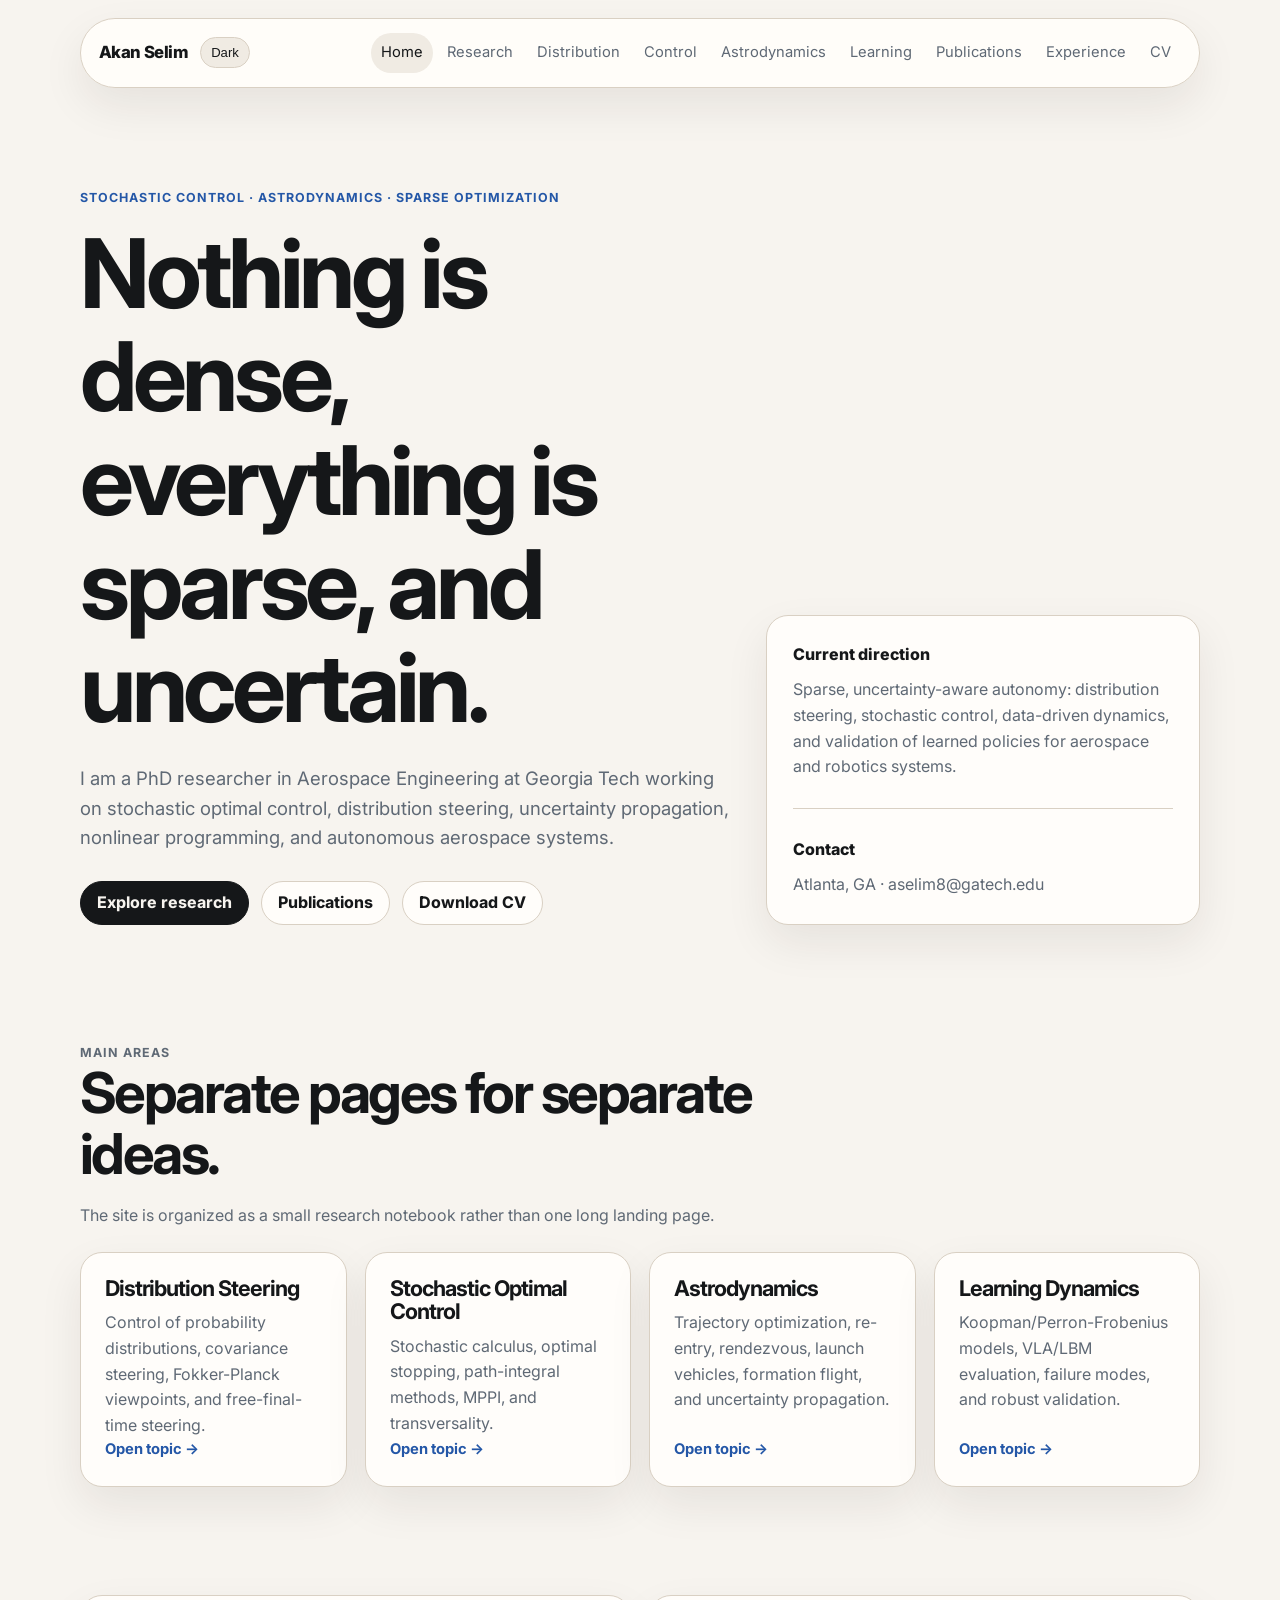
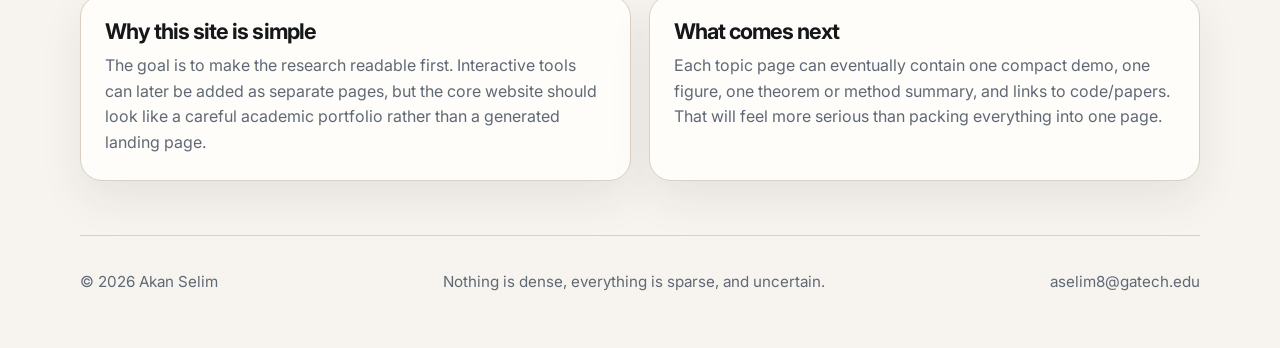
==== commit 42e6577f: "Add files via upload" ====
--- a/index.html
+++ b/index.html
@@ -1,1222 +1,116 @@
 <!DOCTYPE html>
-<html lang="en">
+<html lang="en" data-theme="light">
 <head>
   <meta charset="UTF-8" />
   <meta name="viewport" content="width=device-width, initial-scale=1.0" />
-  <meta name="description" content="Akan Selim — stochastic optimal control, distribution steering, uncertainty propagation, autonomous aerospace systems, sparse nonlinear programming, and motion-designed interactive research demos." />
-
-  <title>Akan Selim | Nothing is dense, everything is sparse, and uncertain.</title>
-
+  <meta name="description" content="Akan Selim - stochastic optimal control, distribution steering, astrodynamics, sparse nonlinear programming, and uncertainty-aware autonomy." />
+  <title>Akan Selim</title>
   <link rel="preconnect" href="https://fonts.googleapis.com">
   <link rel="preconnect" href="https://fonts.gstatic.com" crossorigin>
-  <link href="https://fonts.googleapis.com/css2?family=Inter:wght@400;500;600;700;800;900&family=JetBrains+Mono:wght@400;600;700&display=swap" rel="stylesheet">
+  <link href="https://fonts.googleapis.com/css2?family=Inter:wght@400;500;600;700;800;900&display=swap" rel="stylesheet">
+  <link rel="stylesheet" href="styles.css" />
+</head>
+<body>
+<header class="site-header">
+  <div class="brand-row">
+    <a class="brand" href="index.html">Akan Selim</a>
+    <button class="theme-button" id="themeToggle" type="button">Dark</button>
+  </div>
+  <nav class="nav" aria-label="Primary navigation">
+    <a class="active" href="index.html">Home</a>
+<a class="" href="research.html">Research</a>
+<a class="" href="distribution-steering.html">Distribution</a>
+<a class="" href="stochastic-control.html">Control</a>
+<a class="" href="astrodynamics.html">Astrodynamics</a>
+<a class="" href="learning-dynamics.html">Learning</a>
+<a class="" href="publications.html">Publications</a>
+<a class="" href="experience.html">Experience</a>
+<a class="" href="cv.html">CV</a>
+  </nav>
+</header>
 
-  <script>
-    (function () {
-      try {
-        var saved = localStorage.getItem("akan-theme");
-        var prefersLight = window.matchMedia && window.matchMedia("(prefers-color-scheme: light)").matches;
-        document.documentElement.dataset.theme = saved || (prefersLight ? "light" : "dark");
-      } catch (err) {
-        document.documentElement.dataset.theme = "dark";
-      }
-    })();
-  </script>
+<main>
+  <section class="hero">
+    <div>
+      <p class="kicker">Stochastic control · Astrodynamics · Sparse optimization</p>
+      <h1>Nothing is dense, everything is sparse, and uncertain.</h1>
+      <p class="lead">
+        I am a PhD researcher in Aerospace Engineering at Georgia Tech working on stochastic optimal control,
+        distribution steering, uncertainty propagation, nonlinear programming, and autonomous aerospace systems.
+      </p>
+      <div class="actions">
+        <a class="button primary" href="research.html">Explore research</a>
+        <a class="button" href="publications.html">Publications</a>
+        <a class="button" href="assets/Akan_Selim_CV.pdf" target="_blank" rel="noopener">Download CV</a>
+      </div>
+    </div>
+    <aside class="hero-card">
+      <p class="small-title">Current direction</p>
+      <p>
+        Sparse, uncertainty-aware autonomy: distribution steering, stochastic control, data-driven dynamics,
+        and validation of learned policies for aerospace and robotics systems.
+      </p>
+      <div class="rule"></div>
+      <p class="small-title">Contact</p>
+      <p>Atlanta, GA · <a href="mailto:aselim8@gatech.edu">aselim8@gatech.edu</a></p>
+    </aside>
+  </section>
 
-  <style>
-    :root {
-      --bg: #05070a;
-      --bg2: #0b1018;
-      --surface: rgba(255, 255, 255, 0.055);
-      --surface2: rgba(255, 255, 255, 0.085);
-      --border: rgba(255, 255, 255, 0.14);
-      --border2: rgba(255, 255, 255, 0.24);
-      --text: #eef5ff;
-      --muted: #9fb0c7;
-      --muted2: #6f8199;
-      --cyan: #67e8f9;
-      --blue: #60a5fa;
-      --amber: #fbbf24;
-      --pink: #f472b6;
-      --green: #34d399;
-      --shadow: 0 24px 90px rgba(0, 0, 0, 0.38);
-      --max: 1180px;
-      color-scheme: dark;
-    }
+  <section class="section">
+    <div class="section-head">
+      <p class="kicker">Main areas</p>
+      <h2>Separate pages for separate ideas.</h2>
+      <p>The site is organized as a small research notebook rather than one long landing page.</p>
+    </div>
+    <div class="grid-4">
+      <a class="topic-card" href="distribution-steering.html">
+        <h3>Distribution Steering</h3>
+        <p>Control of probability distributions, covariance steering, Fokker-Planck viewpoints, and free-final-time steering.</p>
+        <span class="tag">Open topic →</span>
+      </a>
+      <a class="topic-card" href="stochastic-control.html">
+        <h3>Stochastic Optimal Control</h3>
+        <p>Stochastic calculus, optimal stopping, path-integral methods, MPPI, and transversality.</p>
+        <span class="tag">Open topic →</span>
+      </a>
+      <a class="topic-card" href="astrodynamics.html">
+        <h3>Astrodynamics</h3>
+        <p>Trajectory optimization, re-entry, rendezvous, launch vehicles, formation flight, and uncertainty propagation.</p>
+        <span class="tag">Open topic →</span>
+      </a>
+      <a class="topic-card" href="learning-dynamics.html">
+        <h3>Learning Dynamics</h3>
+        <p>Koopman/Perron-Frobenius models, VLA/LBM evaluation, failure modes, and robust validation.</p>
+        <span class="tag">Open topic →</span>
+      </a>
+    </div>
+  </section>
 
-    html[data-theme="light"] {
-      --bg: #f8fafc;
-      --bg2: #e0f2fe;
-      --surface: rgba(255, 255, 255, 0.72);
-      --surface2: rgba(255, 255, 255, 0.92);
-      --border: rgba(15, 23, 42, 0.13);
-      --border2: rgba(14, 165, 233, 0.28);
-      --text: #0f172a;
-      --muted: #475569;
-      --muted2: #64748b;
-      --cyan: #0284c7;
-      --blue: #2563eb;
-      --amber: #d97706;
-      --pink: #db2777;
-      --green: #059669;
-      --shadow: 0 24px 90px rgba(15, 23, 42, 0.14);
-      color-scheme: light;
-    }
+  <section class="section">
+    <div class="grid-2">
+      <div class="card">
+        <h3>Why this site is simple</h3>
+        <p>
+          The goal is to make the research readable first. Interactive tools can later be added as separate pages,
+          but the core website should look like a careful academic portfolio rather than a generated landing page.
+        </p>
+      </div>
+      <div class="card">
+        <h3>What comes next</h3>
+        <p>
+          Each topic page can eventually contain one compact demo, one figure, one theorem or method summary,
+          and links to code/papers. That will feel more serious than packing everything into one page.
+        </p>
+      </div>
+    </div>
+  </section>
+</main>
 
-    * { box-sizing: border-box; }
-
-    html {
-      scroll-behavior: smooth;
-      background: var(--bg);
-      transition: background-color 900ms cubic-bezier(0.22, 1, 0.36, 1), color 900ms cubic-bezier(0.22, 1, 0.36, 1);
-    }
-
-    body {
-      margin: 0;
-      min-height: 100vh;
-      background:
-        radial-gradient(circle at 18% 12%, color-mix(in srgb, var(--blue) 25%, transparent), transparent 33%),
-        radial-gradient(circle at 82% 0%, color-mix(in srgb, var(--cyan) 20%, transparent), transparent 30%),
-        radial-gradient(circle at 50% 100%, color-mix(in srgb, var(--pink) 10%, transparent), transparent 34%),
-        var(--bg);
-      color: var(--text);
-      font-family: "Inter", system-ui, -apple-system, BlinkMacSystemFont, "Segoe UI", sans-serif;
-      overflow-x: hidden;
-      transition: background 900ms cubic-bezier(0.22, 1, 0.36, 1), color 900ms cubic-bezier(0.22, 1, 0.36, 1);
-    }
-
-    body::before {
-      content: "";
-      position: fixed;
-      inset: 0;
-      z-index: -4;
-      pointer-events: none;
-      background:
-        linear-gradient(color-mix(in srgb, var(--text) 5%, transparent) 1px, transparent 1px),
-        linear-gradient(90deg, color-mix(in srgb, var(--text) 5%, transparent) 1px, transparent 1px);
-      background-size: 72px 72px;
-      mask-image: radial-gradient(circle at center, black, transparent 74%);
-      opacity: 0.42;
-    }
-
-    .noise {
-      position: fixed;
-      inset: 0;
-      z-index: -2;
-      pointer-events: none;
-      opacity: 0.15;
-      background-image: repeating-radial-gradient(circle at 0 0, rgba(255,255,255,0.16) 0, transparent 1px, transparent 4px);
-      mix-blend-mode: overlay;
-    }
-
-    #heroCanvas {
-      position: fixed;
-      inset: 0;
-      width: 100%;
-      height: 100%;
-      z-index: -3;
-      pointer-events: none;
-      opacity: 0.78;
-      transition: opacity 900ms cubic-bezier(0.22, 1, 0.36, 1), filter 900ms cubic-bezier(0.22, 1, 0.36, 1);
-    }
-
-    html[data-theme="light"] #heroCanvas { opacity: 0.58; filter: saturate(1.12) contrast(1.02); }
-
-    a { color: inherit; text-decoration: none; }
-    a:hover { color: var(--cyan); }
-    button, input { font: inherit; }
-    canvas { display: block; }
-
-    .section-pad {
-      width: min(var(--max), calc(100% - 48px));
-      margin: 0 auto;
-      padding: 110px 0;
-    }
-
-    .site-header {
-      position: sticky;
-      top: 16px;
-      z-index: 1000;
-      width: min(var(--max), calc(100% - 48px));
-      margin: 16px auto 0;
-      padding: 12px 14px;
-      display: flex;
-      align-items: center;
-      justify-content: space-between;
-      gap: 22px;
-      border: 1px solid var(--border);
-      border-radius: 999px;
-      background: color-mix(in srgb, var(--bg) 76%, transparent);
-      backdrop-filter: blur(20px);
-      box-shadow: var(--shadow);
-      transition: background 900ms cubic-bezier(0.22, 1, 0.36, 1), border-color 900ms cubic-bezier(0.22, 1, 0.36, 1), box-shadow 900ms cubic-bezier(0.22, 1, 0.36, 1);
-    }
-
-    .brand-zone {
-      display: inline-flex;
-      align-items: center;
-      gap: 12px;
-      min-width: max-content;
-    }
-
-    .brand {
-      display: inline-flex;
-      align-items: center;
-      gap: 12px;
-      min-width: max-content;
-    }
-
-    .brand-mark {
-      width: 40px;
-      height: 40px;
-      display: grid;
-      place-items: center;
-      border-radius: 50%;
-      background: linear-gradient(135deg, var(--cyan), var(--blue));
-      color: #031019;
-      font-weight: 900;
-      letter-spacing: -0.06em;
-      box-shadow: 0 12px 34px color-mix(in srgb, var(--cyan) 28%, transparent);
-    }
-
-    .brand-text { font-weight: 900; letter-spacing: -0.04em; }
-
-    .theme-toggle {
-      position: relative;
-      z-index: 4;
-      min-height: 40px;
-      padding: 0 12px;
-      border-radius: 999px;
-      border: 1px solid var(--border2);
-      display: inline-flex;
-      align-items: center;
-      justify-content: center;
-      gap: 8px;
-      color: var(--text);
-      background: var(--surface2);
-      backdrop-filter: blur(18px);
-      box-shadow: 0 10px 30px rgba(0,0,0,0.14);
-      cursor: pointer;
-      white-space: nowrap;
-      transition: background 900ms cubic-bezier(0.22, 1, 0.36, 1), color 900ms cubic-bezier(0.22, 1, 0.36, 1), border-color 900ms cubic-bezier(0.22, 1, 0.36, 1), transform 180ms ease;
-    }
-
-    .theme-toggle:hover { transform: translateY(-1px); border-color: var(--cyan); }
-
-    .theme-toggle-icon {
-      width: 23px;
-      height: 23px;
-      border-radius: 50%;
-      display: grid;
-      place-items: center;
-      background: linear-gradient(135deg, var(--cyan), var(--blue));
-      color: #031019;
-      font-size: 0.86rem;
-      line-height: 1;
-    }
-
-    .theme-toggle-text { font-weight: 900; font-size: 0.88rem; }
-
-    .nav { display: flex; align-items: center; gap: 6px; flex-wrap: wrap; justify-content: flex-end; }
-
-    .nav a {
-      padding: 10px 13px;
-      border-radius: 999px;
-      color: var(--muted);
-      font-size: 0.92rem;
-      transition: color 180ms ease, background 180ms ease;
-    }
-
-    .nav a:hover { color: var(--text); background: color-mix(in srgb, var(--text) 8%, transparent); }
-
-    .hero {
-      min-height: calc(100vh - 80px);
-      display: flex;
-      align-items: center;
-    }
-
-    .hero-grid {
-      width: 100%;
-      display: grid;
-      grid-template-columns: minmax(0, 1.05fr) minmax(360px, 0.85fr);
-      gap: 44px;
-      align-items: center;
-    }
-
-    .eyebrow {
-      margin: 0 0 18px;
-      color: var(--cyan);
-      font-family: "JetBrains Mono", ui-monospace, SFMono-Regular, Menlo, monospace;
-      font-size: 0.78rem;
-      line-height: 1.6;
-      letter-spacing: 0.12em;
-      text-transform: uppercase;
-    }
-
-    h1, h2, h3, p { text-wrap: pretty; }
-
-    .hero-title {
-      margin: 0;
-      color: var(--text);
-      font-size: clamp(3.2rem, 8.4vw, 7.8rem);
-      line-height: 0.91;
-      letter-spacing: -0.085em;
-    }
-
-    .hero-subtitle {
-      max-width: 780px;
-      margin: 28px 0 0;
-      color: var(--muted);
-      font-size: clamp(1.05rem, 1.8vw, 1.32rem);
-      line-height: 1.75;
-    }
-
-    .hero-actions { display: flex; gap: 14px; flex-wrap: wrap; margin-top: 34px; }
-
-    .button {
-      display: inline-flex;
-      align-items: center;
-      justify-content: center;
-      min-height: 48px;
-      padding: 0 18px;
-      border-radius: 999px;
-      border: 1px solid var(--border);
-      color: var(--text);
-      font-weight: 800;
-      background: var(--surface);
-      transition: background 900ms cubic-bezier(0.22, 1, 0.36, 1), color 900ms cubic-bezier(0.22, 1, 0.36, 1), border-color 900ms cubic-bezier(0.22, 1, 0.36, 1), transform 180ms ease, box-shadow 180ms ease;
-    }
-
-    .button.primary {
-      border-color: transparent;
-      background: linear-gradient(135deg, var(--cyan), var(--blue));
-      color: #031019;
-    }
-
-    .button:hover { transform: translateY(-2px); color: var(--text); border-color: var(--border2); }
-    .button.primary:hover { color: #031019; box-shadow: 0 16px 44px color-mix(in srgb, var(--cyan) 25%, transparent); }
-
-    .metric-row {
-      display: grid;
-      grid-template-columns: repeat(3, minmax(0, 1fr));
-      gap: 14px;
-      max-width: 680px;
-      margin-top: 38px;
-    }
-
-    .metric-row div, .research-card, .lab-shell, .publication-list article, .timeline article, .cv-card, .hero-panel, .equation-card, .panel-topline, .demo-copy {
-      transition: background 900ms cubic-bezier(0.22, 1, 0.36, 1), color 900ms cubic-bezier(0.22, 1, 0.36, 1), border-color 900ms cubic-bezier(0.22, 1, 0.36, 1), box-shadow 900ms cubic-bezier(0.22, 1, 0.36, 1);
-    }
-
-    .metric-row div {
-      padding: 16px;
-      border: 1px solid var(--border);
-      border-radius: 18px;
-      background: var(--surface);
-    }
-
-    .metric-row strong { display: block; margin-bottom: 4px; font-size: 1.35rem; letter-spacing: -0.05em; }
-    .metric-row span { color: var(--muted); font-size: 0.92rem; }
-
-    .hero-panel {
-      position: relative;
-      min-height: 570px;
-      padding: 20px;
-      border: 1px solid var(--border);
-      border-radius: 34px;
-      background: radial-gradient(circle at 50% 20%, color-mix(in srgb, var(--cyan) 16%, transparent), transparent 38%), var(--surface);
-      box-shadow: var(--shadow);
-      overflow: hidden;
-    }
-
-    .hero-panel::before {
-      content: "";
-      position: absolute;
-      inset: 18px;
-      border-radius: 28px;
-      border: 1px solid color-mix(in srgb, var(--cyan) 16%, transparent);
-      pointer-events: none;
-    }
-
-    .panel-topline {
-      position: relative;
-      z-index: 2;
-      display: inline-flex;
-      align-items: center;
-      gap: 10px;
-      padding: 9px 12px;
-      border-radius: 999px;
-      color: var(--muted);
-      background: color-mix(in srgb, var(--bg) 72%, transparent);
-      font-family: "JetBrains Mono", monospace;
-      font-size: 0.8rem;
-      text-transform: uppercase;
-      letter-spacing: 0.08em;
-    }
-
-    .status-dot { width: 9px; height: 9px; border-radius: 50%; background: var(--green); box-shadow: 0 0 22px var(--green); }
-
-    .panel-canvas {
-      position: absolute;
-      inset: 0;
-      width: 100%;
-      height: 100%;
-      pointer-events: none;
-    }
-
-    .equation-card {
-      position: absolute;
-      left: 22px;
-      right: 22px;
-      bottom: 22px;
-      z-index: 2;
-      padding: 18px;
-      border: 1px solid var(--border);
-      border-radius: 22px;
-      background: color-mix(in srgb, var(--bg) 74%, transparent);
-      backdrop-filter: blur(18px);
-    }
-
-    .equation-card span { display: block; margin-bottom: 10px; color: var(--muted); font-size: 0.82rem; text-transform: uppercase; letter-spacing: 0.1em; }
-    .equation-card code { color: var(--cyan); font-family: "JetBrains Mono", monospace; font-size: 0.9rem; white-space: normal; }
-
-    .manifesto { padding-top: 40px; }
-
-    .section-heading { max-width: 820px; margin-bottom: 42px; }
-    .section-heading.compact { margin-bottom: 20px; }
-
-    .section-heading h2, .cv-card h2 {
-      margin: 0;
-      color: var(--text);
-      font-size: clamp(2rem, 4.8vw, 4.7rem);
-      line-height: 1;
-      letter-spacing: -0.075em;
-    }
-
-    .section-heading p:not(.eyebrow), .cv-card p { max-width: 760px; color: var(--muted); font-size: 1.04rem; line-height: 1.75; }
-    .wide-text { max-width: 980px; margin: 0; color: var(--muted); font-size: clamp(1.1rem, 2vw, 1.45rem); line-height: 1.8; }
-
-    .research-grid { display: grid; grid-template-columns: repeat(4, minmax(0, 1fr)); gap: 18px; }
-
-    .research-card {
-      position: relative;
-      min-height: 330px;
-      padding: 24px;
-      border: 1px solid var(--border);
-      border-radius: 26px;
-      background: linear-gradient(180deg, var(--surface2), var(--surface));
-      overflow: hidden;
-      box-shadow: 0 18px 70px rgba(0,0,0,0.16);
-    }
-
-    .research-card::after {
-      content: "";
-      position: absolute;
-      inset: auto 22px 22px 22px;
-      height: 1px;
-      background: linear-gradient(90deg, transparent, var(--cyan), transparent);
-      opacity: 0.65;
-    }
-
-    .card-orbit {
-      width: 104px;
-      height: 104px;
-      margin-bottom: 46px;
-      border-radius: 50%;
-      border: 1px solid color-mix(in srgb, var(--cyan) 66%, transparent);
-      background: radial-gradient(circle at 50% 50%, color-mix(in srgb, var(--cyan) 40%, transparent) 0 5px, transparent 6px), conic-gradient(from 40deg, transparent, color-mix(in srgb, var(--cyan) 58%, transparent), transparent 40%);
-      animation: spin 12s linear infinite;
-    }
-
-    .card-orbit.alt { border-color: color-mix(in srgb, var(--blue) 70%, transparent); background: radial-gradient(circle at 35% 55%, color-mix(in srgb, var(--blue) 40%, transparent) 0 5px, transparent 6px), conic-gradient(from 120deg, transparent, color-mix(in srgb, var(--blue) 58%, transparent), transparent 44%); }
-    .card-orbit.warm { border-color: color-mix(in srgb, var(--amber) 70%, transparent); background: radial-gradient(circle at 60% 40%, color-mix(in srgb, var(--amber) 40%, transparent) 0 5px, transparent 6px), conic-gradient(from 210deg, transparent, color-mix(in srgb, var(--amber) 58%, transparent), transparent 44%); }
-    .card-orbit.field { border-color: color-mix(in srgb, var(--pink) 70%, transparent); background: radial-gradient(circle at 50% 50%, color-mix(in srgb, var(--pink) 40%, transparent) 0 5px, transparent 6px), conic-gradient(from 280deg, transparent, color-mix(in srgb, var(--pink) 58%, transparent), transparent 44%); }
-
-    .research-card h3 { margin: 0 0 12px; font-size: 1.3rem; letter-spacing: -0.04em; }
-    .research-card p { margin: 0; color: var(--muted); line-height: 1.7; }
-
-    .lab-section { width: min(1280px, calc(100% - 48px)); }
-
-    .lab-shell {
-      border: 1px solid var(--border);
-      border-radius: 34px;
-      background: radial-gradient(circle at 80% 10%, color-mix(in srgb, var(--cyan) 13%, transparent), transparent 34%), var(--surface);
-      overflow: hidden;
-      box-shadow: var(--shadow);
-    }
-
-    .lab-tabs {
-      position: relative;
-      z-index: 5;
-      display: flex;
-      flex-wrap: wrap;
-      gap: 8px;
-      padding: 16px;
-      border-bottom: 1px solid var(--border);
-      background: color-mix(in srgb, var(--bg) 42%, transparent);
-    }
-
-    .tab-button {
-      min-height: 44px;
-      padding: 0 14px;
-      border: 1px solid var(--border);
-      border-radius: 999px;
-      color: var(--muted);
-      background: var(--surface);
-      cursor: pointer;
-      transition: background 220ms ease, color 220ms ease, border-color 220ms ease, transform 180ms ease;
-    }
-
-    .tab-button:hover, .tab-button.active {
-      color: #031019;
-      border-color: transparent;
-      background: linear-gradient(135deg, var(--cyan), var(--blue));
-    }
-
-    .demo-panel { display: none; grid-template-columns: 360px minmax(0, 1fr); min-height: 560px; position: relative; }
-    .demo-panel.active { display: grid; }
-
-    .demo-copy {
-      position: relative;
-      z-index: 3;
-      padding: 28px;
-      border-right: 1px solid var(--border);
-      background: color-mix(in srgb, var(--bg) 25%, transparent);
-    }
-
-    .demo-copy h3 { margin: 0 0 12px; font-size: 1.6rem; line-height: 1.15; letter-spacing: -0.055em; }
-    .demo-copy p { margin: 0; color: var(--muted); line-height: 1.72; }
-    .controls { display: grid; gap: 20px; margin-top: 30px; }
-    .controls label { display: grid; gap: 8px; color: var(--muted); font-size: 0.92rem; }
-    .controls input[type="range"] { width: 100%; accent-color: var(--cyan); }
-    .controls span { color: var(--cyan); font-family: "JetBrains Mono", monospace; font-size: 0.82rem; }
-
-    .demo-canvas {
-      width: 100%;
-      height: 100%;
-      min-height: 560px;
-      background: radial-gradient(circle at 50% 50%, color-mix(in srgb, var(--cyan) 9%, transparent), transparent 38%), color-mix(in srgb, var(--bg) 94%, #020617 6%);
-      pointer-events: none;
-    }
-
-    .publication-list { display: grid; gap: 22px; }
-
-    .publication-list article {
-      display: grid;
-      grid-template-columns: 110px minmax(0, 1fr);
-      column-gap: 48px;
-      row-gap: 10px;
-      align-items: start;
-      padding: 32px 34px;
-      border: 1px solid var(--border);
-      border-radius: 28px;
-      background: linear-gradient(180deg, var(--surface2), var(--surface));
-      box-shadow: 0 20px 80px rgba(0,0,0,0.12);
-    }
-
-    .publication-list article span { grid-column: 1; grid-row: 1 / span 2; color: var(--cyan); font-family: "JetBrains Mono", monospace; font-weight: 800; letter-spacing: 0.04em; white-space: nowrap; }
-    .publication-list article h3 { grid-column: 2; grid-row: 1; margin: 0; font-size: clamp(1.25rem, 2.1vw, 2rem); line-height: 1.15; letter-spacing: -0.055em; }
-    .publication-list article p { grid-column: 2; grid-row: 2; margin: 0; max-width: 940px; color: var(--muted); font-size: 1.05rem; line-height: 1.7; }
-
-    .experience-section { width: min(1120px, calc(100% - 48px)); }
-    .timeline { display: grid; gap: 20px; }
-    .timeline article { display: grid; grid-template-columns: 160px minmax(0, 1fr); gap: 28px; padding: 28px; border: 1px solid var(--border); border-radius: 28px; background: var(--surface); }
-    .time { color: var(--cyan); font-family: "JetBrains Mono", monospace; font-size: 0.95rem; line-height: 1.5; }
-    .timeline-content h3 { margin: 0 0 10px; font-size: 1.28rem; letter-spacing: -0.04em; }
-    .timeline-content p { margin: 0; color: var(--muted); line-height: 1.72; }
-
-    .cv-section { padding-bottom: 80px; }
-    .cv-card { display: grid; grid-template-columns: minmax(0, 1fr) auto; gap: 30px; align-items: center; padding: 36px; border: 1px solid var(--border); border-radius: 34px; background: radial-gradient(circle at 12% 20%, color-mix(in srgb, var(--cyan) 18%, transparent), transparent 34%), var(--surface); box-shadow: var(--shadow); }
-    .cv-card h2 { font-size: clamp(2rem, 4vw, 3.8rem); }
-    .cv-card p { margin-bottom: 0; }
-
-    .site-footer {
-      width: min(var(--max), calc(100% - 48px));
-      margin: 0 auto;
-      padding: 34px 0 54px;
-      display: flex;
-      justify-content: space-between;
-      gap: 24px;
-      color: var(--muted2);
-      border-top: 1px solid var(--border);
-    }
-
-    .site-footer p { margin: 0; }
-    .site-footer a { color: var(--muted); }
-
-    html.reveal-ready [data-reveal] {
-      opacity: 0;
-      transform: translateY(22px);
-      transition: opacity 650ms ease, transform 650ms ease;
-    }
-
-    html.reveal-ready [data-reveal].revealed {
-      opacity: 1;
-      transform: translateY(0);
-    }
-
-    @keyframes spin { to { transform: rotate(360deg); } }
-
-    @media (max-width: 1050px) {
-      .hero-grid { grid-template-columns: 1fr; }
-      .hero-panel { min-height: 500px; }
-      .research-grid { grid-template-columns: repeat(2, minmax(0, 1fr)); }
-      .demo-panel { grid-template-columns: 1fr; }
-      .demo-copy { border-right: 0; border-bottom: 1px solid var(--border); }
-    }
-
-    @media (max-width: 820px) {
-      .site-header { position: relative; top: auto; border-radius: 28px; flex-direction: column; align-items: stretch; }
-      .brand-zone { justify-content: center; flex-wrap: wrap; }
-      .nav { justify-content: center; }
-      .nav a { font-size: 0.84rem; padding: 9px 10px; }
-      .section-pad, .lab-section, .experience-section, .site-footer { width: min(100% - 28px, var(--max)); }
-      .section-pad { padding: 78px 0; }
-      .hero { min-height: auto; padding-top: 70px; }
-      .hero-title { font-size: clamp(3rem, 16vw, 5.5rem); }
-      .metric-row { grid-template-columns: 1fr; }
-      .publication-list article { grid-template-columns: 1fr; row-gap: 12px; padding: 24px; }
-      .publication-list article span, .publication-list article h3, .publication-list article p { grid-column: 1; grid-row: auto; }
-      .timeline article { grid-template-columns: 1fr; gap: 12px; }
-      .cv-card { grid-template-columns: 1fr; }
-      .site-footer { flex-direction: column; }
-    }
-
-    @media (max-width: 620px) {
-      .research-grid { grid-template-columns: 1fr; }
-      .hero-panel { min-height: 430px; }
-      .equation-card code { font-size: 0.75rem; }
-      .demo-canvas { min-height: 420px; }
-      .lab-tabs { display: grid; grid-template-columns: 1fr; }
-      .tab-button { width: 100%; }
-    }
-  </style>
-</head>
-
-<body>
-  <div class="noise"></div>
-  <canvas id="heroCanvas" aria-hidden="true"></canvas>
-
-  <header class="site-header" data-reveal>
-    <div class="brand-zone">
-      <a class="brand" href="#top" aria-label="Akan Selim home">
-        <span class="brand-mark">AS</span>
-        <span class="brand-text">Akan Selim</span>
-      </a>
-
-      <button class="theme-toggle" id="themeToggle" type="button" aria-label="Switch theme">
-        <span class="theme-toggle-icon" aria-hidden="true">☀</span>
-        <span class="theme-toggle-text">Light</span>
-      </button>
-    </div>
-
-    <nav class="nav" aria-label="Primary navigation">
-      <a href="#research">Research</a>
-      <a href="#lab">Interactive Lab</a>
-      <a href="#publications">Publications</a>
-      <a href="#experience">Experience</a>
-      <a href="#cv">CV</a>
-    </nav>
-  </header>
-
-  <main id="top">
-    <section class="hero section-pad">
-      <div class="hero-grid">
-        <div class="hero-copy" data-reveal>
-          <p class="eyebrow">Akan Selim · Stochastic Control · Aerospace Autonomy · Motion Design</p>
-
-          <h1 class="hero-title">
-            Nothing is dense,<br>
-            everything is sparse,<br>
-            and uncertain.
-          </h1>
-
-          <p class="hero-subtitle">
-            Aerospace PhD researcher at Georgia Tech working on stochastic optimal control,
-            distribution steering, uncertainty propagation, sparse nonlinear programming,
-            and autonomous aerospace systems.
-          </p>
-
-          <div class="hero-actions">
-            <a class="button primary" href="#lab">Open interactive lab</a>
-            <a class="button" href="assets/Akan_Selim_CV.pdf" target="_blank" rel="noopener">Download CV</a>
-          </div>
-
-          <div class="metric-row" aria-label="Research summary">
-            <div><strong>4.0</strong><span>Georgia Tech GPA</span></div>
-            <div><strong>2024–2029</strong><span>AE PhD</span></div>
-            <div><strong>GN&amp;C</strong><span>Former senior engineer</span></div>
-          </div>
-        </div>
-
-        <aside class="hero-panel" data-reveal>
-          <div class="panel-topline"><span class="status-dot"></span> live system sketch</div>
-          <canvas id="phaseCanvas" class="panel-canvas" aria-label="Animated phase portrait"></canvas>
-          <div class="equation-card">
-            <span>controlled stochastic dynamics</span>
-            <code>dx = f(x,t)dt + B(x,t)u dt + σ(x,t)dW</code>
-          </div>
-        </aside>
-      </div>
-    </section>
-
-    <section class="manifesto section-pad" data-reveal>
-      <div class="section-heading compact">
-        <p class="eyebrow">Research identity</p>
-        <h2>Motion design for sparse, uncertain, mathematical systems.</h2>
-      </div>
-      <p class="wide-text">
-        This website is a research instrument: each visual is meant to expose a control-theoretic idea.
-        Density flow, uncertainty tubes, covariance morphing, sparse structure, and corrective guidance
-        should be seen, perturbed, and understood — not only listed as papers.
-      </p>
-    </section>
-
-    <section id="research" class="section-pad">
-      <div class="section-heading" data-reveal>
-        <p class="eyebrow">Research themes</p>
-        <h2>Controlling distributions, trajectories, and uncertainty.</h2>
-      </div>
-
-      <div class="research-grid">
-        <article class="research-card" data-reveal>
-          <div class="card-orbit"></div>
-          <h3>Distribution Steering</h3>
-          <p>Stochastic optimal control, covariance steering, Fokker–Planck transformations, free-final-time transversality, and measure-valued dynamics.</p>
-        </article>
-        <article class="research-card" data-reveal>
-          <div class="card-orbit alt"></div>
-          <h3>Uncertainty Propagation</h3>
-          <p>Perron–Frobenius/Koopman viewpoints, Gaussian mixtures, polynomial chaos expansions, unscented transforms, and nonlinear aerospace uncertainty propagation.</p>
-        </article>
-        <article class="research-card" data-reveal>
-          <div class="card-orbit warm"></div>
-          <h3>Autonomous Guidance</h3>
-          <p>MPPI, path-integral control, robust/adaptive control, sparse nonlinear programming, and corrective guidance under uncertainty.</p>
-        </article>
-        <article class="research-card" data-reveal>
-          <div class="card-orbit field"></div>
-          <h3>Learning Dynamics</h3>
-          <p>Data-driven dynamics, VLA/large behavior model evaluation, failure-mode analysis, sparse interpretability, and validation/verification loops.</p>
-        </article>
-      </div>
-    </section>
-
-    <section id="lab" class="section-pad lab-section">
-      <div class="section-heading" data-reveal>
-        <p class="eyebrow">Interactive Lab</p>
-        <h2>Change parameters. Watch the behavior change.</h2>
-        <p>These browser-side demos are lightweight conceptual models inspired by stochastic control, density evolution, orbital uncertainty, and robust correction.</p>
-      </div>
-
-      <div class="lab-shell" data-reveal>
-        <div class="lab-tabs" role="tablist" aria-label="Interactive demos">
-          <button class="tab-button active" data-demo="covariance" role="tab" type="button">Covariance steering</button>
-          <button class="tab-button" data-demo="density" role="tab" type="button">Density flow</button>
-          <button class="tab-button" data-demo="orbit" role="tab" type="button">Orbital uncertainty</button>
-          <button class="tab-button" data-demo="correction" role="tab" type="button">Midcourse correction</button>
-        </div>
-
-        <div class="demo-panel active" id="demo-covariance">
-          <div class="demo-copy">
-            <h3>Covariance Steering Playground</h3>
-            <p>Particles are guided from a dispersed initial cloud toward a desired terminal covariance. Increase control strength to contract uncertainty faster; increase diffusion to perturb the flow.</p>
-            <div class="controls">
-              <label>Control strength <input id="covGain" type="range" min="0" max="1.5" value="0.65" step="0.01"><span id="covGainVal"></span></label>
-              <label>Diffusion <input id="covNoise" type="range" min="0" max="1" value="0.18" step="0.01"><span id="covNoiseVal"></span></label>
-              <label>Target spread <input id="covTarget" type="range" min="20" max="110" value="52" step="1"><span id="covTargetVal"></span></label>
-            </div>
-          </div>
-          <canvas id="covCanvas" class="demo-canvas" aria-label="Covariance steering particle simulation"></canvas>
-        </div>
-
-        <div class="demo-panel" id="demo-density">
-          <div class="demo-copy">
-            <h3>Fokker–Planck Density Flow</h3>
-            <p>A particle density moves through a nonlinear vector field. The potential strength bends the flow; diffusion controls the stochastic spreading.</p>
-            <div class="controls">
-              <label>Potential strength <input id="denPotential" type="range" min="0" max="1.4" value="0.55" step="0.01"><span id="denPotentialVal"></span></label>
-              <label>Diffusion <input id="denNoise" type="range" min="0" max="1" value="0.25" step="0.01"><span id="denNoiseVal"></span></label>
-              <label>Rotation <input id="denCurl" type="range" min="0" max="1.4" value="0.65" step="0.01"><span id="denCurlVal"></span></label>
-            </div>
-          </div>
-          <canvas id="denCanvas" class="demo-canvas" aria-label="Density flow particle simulation"></canvas>
-        </div>
-
-        <div class="demo-panel" id="demo-orbit">
-          <div class="demo-copy">
-            <h3>Orbital Uncertainty Propagation</h3>
-            <p>A cloud of nearby orbital states propagates around a nominal orbit. Perturbation strength stretches the cloud, showing how uncertainty grows along the trajectory.</p>
-            <div class="controls">
-              <label>Initial dispersion <input id="orbDisp" type="range" min="4" max="48" value="18" step="1"><span id="orbDispVal"></span></label>
-              <label>Perturbation <input id="orbPert" type="range" min="0" max="1" value="0.32" step="0.01"><span id="orbPertVal"></span></label>
-              <label>Correction gain <input id="orbGain" type="range" min="0" max="1" value="0.18" step="0.01"><span id="orbGainVal"></span></label>
-            </div>
-          </div>
-          <canvas id="orbCanvas" class="demo-canvas" aria-label="Orbital uncertainty simulation"></canvas>
-        </div>
-
-        <div class="demo-panel" id="demo-correction">
-          <div class="demo-copy">
-            <h3>Robust Midcourse Correction</h3>
-            <p>Compare an uncertain trajectory against a corrected one. Higher correction gain pulls the trajectory into the terminal gate, but saturation limits the achievable response.</p>
-            <div class="controls">
-              <label>Initial error <input id="midErr" type="range" min="0" max="1" value="0.55" step="0.01"><span id="midErrVal"></span></label>
-              <label>Correction gain <input id="midGain" type="range" min="0" max="1.5" value="0.7" step="0.01"><span id="midGainVal"></span></label>
-              <label>Model uncertainty <input id="midUnc" type="range" min="0" max="1" value="0.28" step="0.01"><span id="midUncVal"></span></label>
-            </div>
-          </div>
-          <canvas id="midCanvas" class="demo-canvas" aria-label="Robust midcourse correction simulation"></canvas>
-        </div>
-      </div>
-    </section>
-
-    <section id="publications" class="section-pad">
-      <div class="section-heading" data-reveal>
-        <p class="eyebrow">Selected publications & manuscripts</p>
-        <h2>Research portfolio.</h2>
-      </div>
-      <div class="publication-list" data-reveal>
-        <article><span>2026</span><h3>Continuous-Time Covariance Steering with Common Free-Final Time</h3><p>Theory for turnpikes and optimal policies in varying small- and large-time horizon distribution steering problems.</p></article>
-        <article><span>2026</span><h3>Nonlinear Stochastic Optimal Control and Optimal Stopping using Fokker–Planck Transformation</h3><p>Stochastic control, distribution steering, optimal stopping, common free-final-time transversality, and diffusion/score-based theory.</p></article>
-        <article><span>2024</span><h3>Stochastic Trajectory and Controller Optimization via Optimal Recovery Diffusion Control</h3><p>Diffusion-control viewpoint for stochastic recovery policies in Mars re-entry using sparse Gaussian-kernel score matching.</p></article>
-        <article><span>2024</span><h3>Stochastic Trajectory and Robust Controller Optimization via Contractive Optimal Control</h3><p>Integrated guidance and control with control contraction metrics inside nonlinear programming.</p></article>
-        <article><span>2023</span><h3>Real-Time Optimal Control of a 6-DOF State-Constrained Close-Proximity Rendezvous Mission</h3><p>Ensemble optimal control, Bellman pseudospectral warm starts, DNN costate-policy learning, and robust replanning.</p></article>
-        <article><span>2023</span><h3>Robust Trajectory Optimization of Re-entry Flight with Prescribed Endpoint Region</h3><p>Sparse-grid uncertainty propagation, ensemble pseudospectral optimization, endpoint-region constraints, and robust dispersion handling.</p></article>
-      </div>
-    </section>
-
-    <section id="experience" class="section-pad experience-section">
-      <div class="section-heading" data-reveal>
-        <p class="eyebrow">Experience</p>
-        <h2>From launch-vehicle GN&amp;C to stochastic autonomy research.</h2>
-      </div>
-      <div class="timeline" data-reveal>
-        <article><div class="time">Summer 2026</div><div class="timeline-content"><h3>FieldAI · Research Intern, Data-Driven Dynamics / VLA and Large Behavior Models</h3><p>Rollout analysis, capability/failure-mode evaluation, robust validation, sparse/optimization-based interpretability, and dynamics learning for autonomy.</p></div></article>
-        <article><div class="time">2024–Present</div><div class="timeline-content"><h3>Georgia Institute of Technology · Graduate Research Assistant</h3><p>Stochastic optimal control, covariance/distribution steering, optimal stopping, Fokker–Planck transformations, nonlinear optimal transport, and robotics autonomy.</p></div></article>
-        <article><div class="time">2021–2024</div><div class="timeline-content"><h3>ROKETSAN · Senior Guidance, Navigation &amp; Control Engineer</h3><p>Launch-vehicle trajectory/configuration design software, robust guidance/control, sparse nonlinear programming, Monte Carlo validation, and mission design.</p></div></article>
-      </div>
-    </section>
-
-    <section id="cv" class="section-pad cv-section" data-reveal>
-      <div class="cv-card">
-        <div>
-          <p class="eyebrow">CV</p>
-          <h2>Full academic and technical CV.</h2>
-          <p>Includes education, skills, selected results, applied projects, research direction, experience, and selected publications/manuscripts.</p>
-        </div>
-        <a class="button primary" href="assets/Akan_Selim_CV.pdf" target="_blank" rel="noopener">Open CV PDF</a>
-      </div>
-    </section>
-  </main>
-
-  <footer class="site-footer">
-    <p>© <span id="year"></span> Akan Selim · Nothing is dense, everything is sparse, and uncertain.</p>
-    <p><a href="mailto:aselim8@gatech.edu">aselim8@gatech.edu</a></p>
-  </footer>
-
-  <script>
-    (function () {
-      "use strict";
-
-      var TAU = Math.PI * 2;
-      var DPR = Math.min(window.devicePixelRatio || 1, 2);
-      var themeBlend = document.documentElement.dataset.theme === "light" ? 1 : 0;
-      var themeTarget = themeBlend;
-
-      function clamp(x, a, b) { return Math.max(a, Math.min(b, x)); }
-      function mix(a, b, t) { return a + (b - a) * t; }
-      function randn() {
-        var u = 0, v = 0;
-        while (u === 0) u = Math.random();
-        while (v === 0) v = Math.random();
-        return Math.sqrt(-2 * Math.log(u)) * Math.cos(TAU * v);
-      }
-      function rgb(dark, light, aDark, aLight) {
-        var t = themeBlend;
-        var r = Math.round(mix(dark[0], light[0], t));
-        var g = Math.round(mix(dark[1], light[1], t));
-        var b = Math.round(mix(dark[2], light[2], t));
-        var a = mix(aDark, aLight == null ? aDark : aLight, t).toFixed(3);
-        return "rgba(" + r + "," + g + "," + b + "," + a + ")";
-      }
-      function prefix(dark, light) {
-        var t = themeBlend;
-        return "rgba(" + Math.round(mix(dark[0], light[0], t)) + "," + Math.round(mix(dark[1], light[1], t)) + "," + Math.round(mix(dark[2], light[2], t)) + ",";
-      }
-      function palette() {
-        return {
-          grid: rgb([255,255,255], [15,23,42], 0.10, 0.10),
-          gridSoft: rgb([255,255,255], [15,23,42], 0.055, 0.07),
-          label: rgb([238,245,255], [15,23,42], 0.78, 0.80),
-          cyan: rgb([103,232,249], [2,132,199], 0.85, 0.80),
-          cyan2: rgb([103,232,249], [14,165,233], 0.42, 0.48),
-          cyanStrong: rgb([103,232,249], [2,132,199], 0.96, 0.96),
-          amber: rgb([251,191,36], [217,119,6], 0.92, 0.88),
-          green: rgb([52,211,153], [5,150,105], 0.96, 0.96),
-          greenSoft: rgb([52,211,153], [5,150,105], 0.16, 0.16),
-          pink: rgb([244,114,182], [219,39,119], 0.66, 0.58),
-          fade: rgb([2,6,23], [248,250,252], 0.32, 0.38),
-          heroLine: prefix([115,221,255], [14,165,233]),
-          heroAmber: prefix([255,209,102], [217,119,6])
-        };
-      }
-
-      function setupCanvas(canvas) {
-        if (!canvas) return null;
-        var ctx = canvas.getContext("2d");
-        function rect() {
-          var r = canvas.getBoundingClientRect();
-          var p = canvas.parentElement ? canvas.parentElement.getBoundingClientRect() : r;
-          return { width: Math.max(1, r.width || p.width || 640), height: Math.max(1, r.height || p.height || 420) };
-        }
-        function resize() {
-          var s = rect();
-          var w = Math.max(1, Math.floor(s.width * DPR));
-          var h = Math.max(1, Math.floor(s.height * DPR));
-          if (canvas.width !== w || canvas.height !== h) {
-            canvas.width = w;
-            canvas.height = h;
-          }
-          ctx.setTransform(DPR, 0, 0, DPR, 0, 0);
-        }
-        resize();
-        window.addEventListener("resize", resize);
-        if ("ResizeObserver" in window) {
-          var ro = new ResizeObserver(resize);
-          ro.observe(canvas);
-          if (canvas.parentElement) ro.observe(canvas.parentElement);
-        }
-        return { ctx: ctx, rect: rect, resize: resize };
-      }
-
-      function linkSlider(id, fmt) {
-        var el = document.getElementById(id);
-        var val = document.getElementById(id + "Val");
-        if (!fmt) fmt = function (x) { return Number(x).toFixed(2); };
-        if (!el) return { value: 0, addEventListener: function () {} };
-        function update() { if (val) val.textContent = fmt(el.value); }
-        el.addEventListener("input", update);
-        update();
-        return el;
-      }
-
-      function initTheme() {
-        var root = document.documentElement;
-        var button = document.getElementById("themeToggle");
-        if (!button) return;
-        var icon = button.querySelector(".theme-toggle-icon");
-        var text = button.querySelector(".theme-toggle-text");
-        function update() {
-          var light = root.dataset.theme === "light";
-          themeTarget = light ? 1 : 0;
-          if (icon) icon.textContent = light ? "☾" : "☀";
-          if (text) text.textContent = light ? "Dark" : "Light";
-          button.setAttribute("aria-label", light ? "Switch to dark theme" : "Switch to light theme");
-        }
-        button.addEventListener("click", function () {
-          var next = root.dataset.theme === "light" ? "dark" : "light";
-          root.dataset.theme = next;
-          try { localStorage.setItem("akan-theme", next); } catch (err) {}
-          update();
-        });
-        update();
-      }
-
-      function startThemeBlend() {
-        function tick() {
-          themeBlend += (themeTarget - themeBlend) * 0.055;
-          if (Math.abs(themeTarget - themeBlend) < 0.001) themeBlend = themeTarget;
-          requestAnimationFrame(tick);
-        }
-        requestAnimationFrame(tick);
-      }
-
-      function initReveal() {
-        var root = document.documentElement;
-        var items = Array.prototype.slice.call(document.querySelectorAll("[data-reveal]"));
-        root.classList.add("reveal-ready");
-        if (!("IntersectionObserver" in window)) {
-          items.forEach(function (el) { el.classList.add("revealed"); });
-          return;
-        }
-        var io = new IntersectionObserver(function (entries) {
-          entries.forEach(function (entry) {
-            if (entry.isIntersecting) {
-              entry.target.classList.add("revealed");
-              io.unobserve(entry.target);
-            }
-          });
-        }, { threshold: 0.06, rootMargin: "0px 0px -4% 0px" });
-        items.forEach(function (el) { io.observe(el); });
-        window.setTimeout(function () {
-          items.slice(0, 4).forEach(function (el) { el.classList.add("revealed"); });
-        }, 80);
-      }
-
-      function drawEllipse(ctx, cx, cy, rx, ry, angle, stroke, fill) {
-        ctx.save();
-        ctx.translate(cx, cy);
-        ctx.rotate(angle);
-        ctx.beginPath();
-        ctx.ellipse(0, 0, rx, ry, 0, 0, TAU);
-        if (fill) { ctx.fillStyle = fill; ctx.fill(); }
-        ctx.strokeStyle = stroke;
-        ctx.lineWidth = 2;
-        ctx.stroke();
-        ctx.restore();
-      }
-
-      function heroBackground() {
-        var c = setupCanvas(document.getElementById("heroCanvas"));
-        if (!c) return;
-        var ctx = c.ctx;
-        var pts = Array.from({ length: 95 }, function (_, i) {
-          return { x: Math.random(), y: Math.random(), r: 0.75 + Math.random() * 1.8, a: Math.random() * TAU, s: 0.001 + Math.random() * 0.0022, warm: i % 7 === 0 };
-        });
-        function frame(time) {
-          var s = c.rect(), w = s.width, h = s.height, p = palette();
-          ctx.clearRect(0, 0, w, h);
-          pts.forEach(function (q) {
-            q.a += q.s;
-            var x = q.x * w + Math.cos(q.a + time * 0.00013) * 25;
-            var y = q.y * h + Math.sin(q.a * 0.73 + time * 0.00017) * 25;
-            ctx.beginPath();
-            ctx.arc(x, y, q.r, 0, TAU);
-            ctx.fillStyle = (q.warm ? p.heroAmber : p.heroLine) + (0.11 + 0.16 * (0.5 + 0.5 * Math.sin(q.a))) + ")";
-            ctx.fill();
-          });
-          ctx.lineWidth = 1;
-          for (var i = 0; i < pts.length; i++) {
-            for (var j = i + 1; j < pts.length; j += 9) {
-              var a = pts[i], b = pts[j];
-              var xi = a.x * w + Math.cos(a.a + time * 0.00013) * 25;
-              var yi = a.y * h + Math.sin(a.a * 0.73 + time * 0.00017) * 25;
-              var xj = b.x * w + Math.cos(b.a + time * 0.00013) * 25;
-              var yj = b.y * h + Math.sin(b.a * 0.73 + time * 0.00017) * 25;
-              var d = Math.hypot(xi - xj, yi - yj);
-              if (d < 135) {
-                ctx.strokeStyle = p.heroLine + (0.04 * (1 - d / 135)) + ")";
-                ctx.beginPath(); ctx.moveTo(xi, yi); ctx.lineTo(xj, yj); ctx.stroke();
-              }
-            }
-          }
-          requestAnimationFrame(frame);
-        }
-        requestAnimationFrame(frame);
-      }
-
-      function phasePortrait() {
-        var c = setupCanvas(document.getElementById("phaseCanvas"));
-        if (!c) return;
-        var ctx = c.ctx;
-        var traces = Array.from({ length: 34 }, function (_, i) { return { r: 18 + i * 4.8, a: Math.random() * TAU, speed: 0.008 + 0.0007 * i }; });
-        var t = 0;
-        function frame() {
-          var s = c.rect(), w = s.width, h = s.height, p = palette();
-          t += 0.012;
-          ctx.clearRect(0, 0, w, h);
-          ctx.strokeStyle = p.gridSoft; ctx.lineWidth = 1;
-          for (var x = 0; x < w; x += 34) { ctx.beginPath(); ctx.moveTo(x, 0); ctx.lineTo(x, h); ctx.stroke(); }
-          for (var y = 0; y < h; y += 34) { ctx.beginPath(); ctx.moveTo(0, y); ctx.lineTo(w, y); ctx.stroke(); }
-          var cx = w / 2, cy = h / 2;
-          traces.forEach(function (tr) {
-            tr.a += tr.speed;
-            ctx.beginPath();
-            for (var k = 0; k < 140; k++) {
-              var q = tr.a - k * 0.045;
-              var rad = tr.r + 18 * Math.sin(q * 2.1 + t);
-              var xx = cx + Math.cos(q) * rad * 1.35;
-              var yy = cy + Math.sin(q * 1.18) * rad * 0.78;
-              if (k === 0) ctx.moveTo(xx, yy); else ctx.lineTo(xx, yy);
-            }
-            ctx.strokeStyle = p.cyan2; ctx.stroke();
-            ctx.beginPath(); ctx.arc(cx + Math.cos(tr.a) * tr.r * 1.35, cy + Math.sin(tr.a * 1.18) * tr.r * 0.78, 2.5, 0, TAU); ctx.fillStyle = p.amber; ctx.fill();
-          });
-          requestAnimationFrame(frame);
-        }
-        frame();
-      }
-
-      function covarianceDemo() {
-        var c = setupCanvas(document.getElementById("covCanvas"));
-        if (!c) return;
-        var gain = linkSlider("covGain");
-        var noise = linkSlider("covNoise");
-        var target = linkSlider("covTarget", function (x) { return Math.round(Number(x)); });
-        var pts = Array.from({ length: 190 }, function () { return { x: randn() * 125, y: randn() * 70, vx: 0, vy: 0 }; });
-        function frame() {
-          var s = c.rect(), w = s.width, h = s.height, ctx = c.ctx, p = palette();
-          ctx.clearRect(0, 0, w, h);
-          var G = Number(gain.value), N = Number(noise.value), T = Number(target.value);
-          var tx = w * 0.62, ty = h * 0.50;
-          drawEllipse(ctx, tx, ty, T * 1.45, T * 0.78, -0.32, p.green, p.greenSoft);
-          drawEllipse(ctx, w * 0.31, h * 0.50, 150, 78, 0.28, p.amber, rgb([251,191,36], [217,119,6], 0.08, 0.10));
-          pts.forEach(function (q) {
-            var px = w * 0.31 + q.x, py = h * 0.50 + q.y;
-            var dx = tx - px, dy = ty - py;
-            q.vx += dx * 0.0009 * G + randn() * 0.23 * N;
-            q.vy += dy * 0.0009 * G + randn() * 0.23 * N;
-            q.vx *= 0.965; q.vy *= 0.965;
-            q.x += q.vx; q.y += q.vy;
-            if (Math.abs(q.x) > w * 0.48) q.x *= -0.80;
-            if (Math.abs(q.y) > h * 0.42) q.y *= -0.80;
-            ctx.beginPath(); ctx.arc(w * 0.31 + q.x, h * 0.50 + q.y, 2.15, 0, TAU); ctx.fillStyle = p.cyan; ctx.fill();
-          });
-          ctx.fillStyle = p.label; ctx.font = "12px JetBrains Mono, monospace"; ctx.fillText("initial cloud → terminal covariance", 24, 28);
-          requestAnimationFrame(frame);
-        }
-        frame();
-      }
-
-      function densityDemo() {
-        var c = setupCanvas(document.getElementById("denCanvas"));
-        if (!c) return;
-        var pot = linkSlider("denPotential");
-        var noise = linkSlider("denNoise");
-        var curl = linkSlider("denCurl");
-        var pts = Array.from({ length: 260 }, function () { return { x: Math.random(), y: Math.random(), life: Math.random() }; });
-        function frame() {
-          var s = c.rect(), w = s.width, h = s.height, ctx = c.ctx, p = palette();
-          ctx.fillStyle = p.fade; ctx.fillRect(0, 0, w, h);
-          var P = Number(pot.value), N = Number(noise.value), C = Number(curl.value);
-          var cx = 0.52, cy = 0.52;
-          pts.forEach(function (q) {
-            var dx = q.x - cx, dy = q.y - cy;
-            var r2 = dx * dx + dy * dy + 0.025;
-            var vx = -P * dx / r2 - C * dy;
-            var vy = -P * dy / r2 + C * dx;
-            q.x += 0.0025 * vx + randn() * 0.0019 * N;
-            q.y += 0.0025 * vy + randn() * 0.0019 * N;
-            q.life += 0.006;
-            if (q.x < -0.05 || q.x > 1.05 || q.y < -0.05 || q.y > 1.05 || q.life > 1.8) {
-              q.x = 0.12 + Math.random() * 0.18; q.y = 0.25 + Math.random() * 0.50; q.life = 0;
-            }
-            ctx.beginPath(); ctx.arc(q.x * w, q.y * h, 2.2, 0, TAU); ctx.fillStyle = p.cyan; ctx.fill();
-          });
-          ctx.strokeStyle = p.gridSoft;
-          for (var x = 40; x < w; x += 56) { ctx.beginPath(); ctx.moveTo(x, 0); ctx.lineTo(x, h); ctx.stroke(); }
-          for (var y = 40; y < h; y += 56) { ctx.beginPath(); ctx.moveTo(0, y); ctx.lineTo(w, y); ctx.stroke(); }
-          ctx.fillStyle = p.label; ctx.font = "12px JetBrains Mono, monospace"; ctx.fillText("density under nonlinear drift + diffusion", 24, 28);
-          requestAnimationFrame(frame);
-        }
-        frame();
-      }
-
-      function orbitDemo() {
-        var c = setupCanvas(document.getElementById("orbCanvas"));
-        if (!c) return;
-        var disp = linkSlider("orbDisp", function (x) { return Math.round(Number(x)); });
-        var pert = linkSlider("orbPert");
-        var gain = linkSlider("orbGain");
-        var pts = Array.from({ length: 150 }, function () { return { a: Math.random() * TAU, r: randn(), z: randn() }; });
-        var t = 0;
-        function frame() {
-          var s = c.rect(), w = s.width, h = s.height, ctx = c.ctx, p = palette();
-          t += 0.008;
-          ctx.clearRect(0, 0, w, h);
-          var cx = w * 0.5, cy = h * 0.52, rx = w * 0.33, ry = h * 0.22;
-          ctx.strokeStyle = p.grid; ctx.lineWidth = 1.5; ctx.beginPath(); ctx.ellipse(cx, cy, rx, ry, 0, 0, TAU); ctx.stroke();
-          var D = Number(disp.value), P = Number(pert.value), G = Number(gain.value);
-          pts.forEach(function (q) {
-            var a = q.a + t * (1 + 0.18 * P * q.r);
-            var spread = D * (1 + 1.2 * P * Math.sin(a * 2 + q.z));
-            var corr = 1 - 0.55 * G;
-            var x = cx + Math.cos(a) * (rx + q.r * spread * corr);
-            var y = cy + Math.sin(a) * (ry + q.z * spread * 0.55 * corr);
-            ctx.beginPath(); ctx.arc(x, y, 2.1, 0, TAU); ctx.fillStyle = p.cyan; ctx.fill();
-          });
-          ctx.beginPath(); ctx.arc(cx + Math.cos(t) * rx, cy + Math.sin(t) * ry, 5, 0, TAU); ctx.fillStyle = p.amber; ctx.fill();
-          ctx.fillStyle = p.label; ctx.font = "12px JetBrains Mono, monospace"; ctx.fillText("nominal orbit + uncertainty tube", 24, 28);
-          requestAnimationFrame(frame);
-        }
-        frame();
-      }
-
-      function correctionDemo() {
-        var c = setupCanvas(document.getElementById("midCanvas"));
-        if (!c) return;
-        var err = linkSlider("midErr");
-        var gain = linkSlider("midGain");
-        var unc = linkSlider("midUnc");
-        function path(s, E, corrected) {
-          var x = 0.08 + 0.84 * s;
-          var base = 0.70 - 0.42 * s + 0.10 * Math.sin(2.2 * Math.PI * s);
-          var e = E * (0.34 * Math.sin(Math.PI * s) + 0.23 * s);
-          if (corrected) e *= Math.exp(-Number(gain.value) * 2.0 * s);
-          return { x: x, y: base + e };
-        }
-        function drawPath(ctx, w, h, E, corrected, stroke, lw) {
-          ctx.beginPath();
-          for (var i = 0; i <= 120; i++) {
-            var s = i / 120;
-            var q = path(s, E, corrected);
-            q.y += Number(unc.value) * 0.028 * Math.sin(24 * s + (corrected ? 1.3 : 0));
-            if (i === 0) ctx.moveTo(q.x * w, q.y * h); else ctx.lineTo(q.x * w, q.y * h);
-          }
-          ctx.strokeStyle = stroke; ctx.lineWidth = lw; ctx.stroke();
-        }
-        function frame() {
-          var s = c.rect(), w = s.width, h = s.height, ctx = c.ctx, p = palette();
-          ctx.clearRect(0, 0, w, h);
-          ctx.strokeStyle = p.grid; ctx.lineWidth = 1;
-          for (var y = 0; y < h; y += 34) { ctx.beginPath(); ctx.moveTo(0, y); ctx.lineTo(w, y); ctx.stroke(); }
-          var gateX = w * 0.92, gateY = h * 0.29;
-          ctx.fillStyle = p.greenSoft; ctx.fillRect(gateX - 10, gateY - 48, 20, 96);
-          ctx.strokeStyle = p.green; ctx.lineWidth = 2; ctx.strokeRect(gateX - 10, gateY - 48, 20, 96);
-          var E = Number(err.value);
-          drawPath(ctx, w, h, E, false, p.pink, 3);
-          drawPath(ctx, w, h, E / (1 + Number(gain.value) * 1.6), true, p.cyanStrong, 4);
-          for (var i = 0; i < 18; i++) {
-            var q = path(i / 17, E / (1 + Number(gain.value) * 1.6), true);
-            ctx.beginPath(); ctx.arc(q.x * w, q.y * h, 3, 0, TAU); ctx.fillStyle = i === 17 ? p.green : p.cyan; ctx.fill();
-          }
-          ctx.fillStyle = p.label; ctx.font = "12px JetBrains Mono, monospace"; ctx.fillText("uncorrected", 24, 26); ctx.fillStyle = p.cyanStrong; ctx.fillText("corrected", 24, 48);
-          requestAnimationFrame(frame);
-        }
-        frame();
-      }
-
-      function initTabs() {
-        var buttons = Array.prototype.slice.call(document.querySelectorAll(".tab-button"));
-        var panels = Array.prototype.slice.call(document.querySelectorAll(".demo-panel"));
-        function activate(name) {
-          buttons.forEach(function (b) {
-            var on = b.dataset.demo === name;
-            b.classList.toggle("active", on);
-            b.setAttribute("aria-selected", String(on));
-          });
-          panels.forEach(function (p) { p.classList.toggle("active", p.id === "demo-" + name); });
-          requestAnimationFrame(function () { window.dispatchEvent(new Event("resize")); });
-        }
-        buttons.forEach(function (b) { b.addEventListener("click", function () { activate(b.dataset.demo); }); });
-        if (buttons[0]) activate((buttons.find(function (b) { return b.classList.contains("active"); }) || buttons[0]).dataset.demo);
-      }
-
-      function init() {
-        try {
-          var year = document.getElementById("year");
-          if (year) year.textContent = new Date().getFullYear();
-          initTheme();
-          startThemeBlend();
-          initReveal();
-          initTabs();
-          heroBackground();
-          phasePortrait();
-          covarianceDemo();
-          densityDemo();
-          orbitDemo();
-          correctionDemo();
-          console.log("Akan Selim site animations initialized.");
-        } catch (err) {
-          console.error("Site initialization failed:", err);
-          document.documentElement.classList.remove("reveal-ready");
-        }
-      }
-
-      if (document.readyState === "loading") document.addEventListener("DOMContentLoaded", init);
-      else init();
-    })();
-  </script>
+<footer class="footer">
+  <div>© 2026 Akan Selim</div>
+  <div>Nothing is dense, everything is sparse, and uncertain.</div>
+  <div><a href="mailto:aselim8@gatech.edu">aselim8@gatech.edu</a></div>
+</footer>
+<script src="theme.js"></script>
 </body>
 </html>
--- a/styles.css
+++ b/styles.css
@@ -0,0 +1,260 @@
+
+:root {
+  --bg: #f7f4ef;
+  --paper: #fffdfa;
+  --paper-2: #f0ebe3;
+  --text: #151719;
+  --muted: #5f6975;
+  --line: #d9d0c3;
+  --accent: #2457a7;
+  --accent-2: #a35d1b;
+  --accent-3: #0f766e;
+  --shadow: 0 18px 44px rgba(36, 31, 22, 0.08);
+  --radius: 22px;
+  --max: 1120px;
+}
+
+:root[data-theme="dark"] {
+  --bg: #0d1117;
+  --paper: #151b23;
+  --paper-2: #1f2630;
+  --text: #f0f3f6;
+  --muted: #a5b0bf;
+  --line: #303947;
+  --accent: #79c0ff;
+  --accent-2: #ffa657;
+  --accent-3: #56d4c4;
+  --shadow: 0 18px 44px rgba(0, 0, 0, 0.24);
+}
+
+* { box-sizing: border-box; }
+html { scroll-behavior: smooth; }
+body {
+  margin: 0;
+  background: var(--bg);
+  color: var(--text);
+  font-family: Inter, ui-sans-serif, system-ui, -apple-system, BlinkMacSystemFont, "Segoe UI", sans-serif;
+  line-height: 1.6;
+}
+
+a { color: inherit; text-decoration: none; }
+a:hover { color: var(--accent); }
+
+.site-header {
+  width: min(var(--max), calc(100% - 32px));
+  margin: 18px auto;
+  padding: 14px 18px;
+  border: 1px solid var(--line);
+  border-radius: 999px;
+  background: color-mix(in srgb, var(--paper) 92%, transparent);
+  display: flex;
+  align-items: center;
+  justify-content: space-between;
+  gap: 18px;
+  position: sticky;
+  top: 14px;
+  z-index: 10;
+  box-shadow: var(--shadow);
+}
+
+.brand-row {
+  display: flex;
+  align-items: center;
+  gap: 12px;
+  min-width: max-content;
+}
+
+.brand {
+  font-weight: 800;
+  letter-spacing: -0.035em;
+  font-size: 1.05rem;
+}
+
+.theme-button {
+  border: 1px solid var(--line);
+  background: var(--paper-2);
+  color: var(--text);
+  border-radius: 999px;
+  padding: 7px 10px;
+  font-size: 0.82rem;
+  cursor: pointer;
+}
+
+.nav {
+  display: flex;
+  align-items: center;
+  justify-content: flex-end;
+  gap: 4px;
+  flex-wrap: wrap;
+}
+
+.nav a {
+  color: var(--muted);
+  padding: 8px 10px;
+  border-radius: 999px;
+  font-size: 0.92rem;
+}
+.nav a.active,
+.nav a:hover {
+  background: var(--paper-2);
+  color: var(--text);
+}
+
+main {
+  width: min(var(--max), calc(100% - 32px));
+  margin: 0 auto;
+}
+
+.hero {
+  display: grid;
+  grid-template-columns: minmax(0, 1.2fr) minmax(280px, 0.8fr);
+  gap: 34px;
+  align-items: end;
+  padding: 82px 0 64px;
+}
+
+.kicker {
+  color: var(--accent);
+  font-weight: 700;
+  letter-spacing: 0.08em;
+  text-transform: uppercase;
+  font-size: 0.78rem;
+  margin: 0 0 14px;
+}
+
+h1, h2, h3 { line-height: 1.08; letter-spacing: -0.045em; }
+h1 {
+  font-size: clamp(3.2rem, 7.5vw, 6.8rem);
+  margin: 0;
+  max-width: 940px;
+}
+h2 { font-size: clamp(2.05rem, 4.4vw, 4.2rem); margin: 0 0 18px; }
+h3 { font-size: 1.35rem; margin: 0 0 10px; }
+
+.lead {
+  color: var(--muted);
+  max-width: 780px;
+  font-size: 1.16rem;
+  margin: 24px 0 0;
+}
+
+.hero-card,
+.card,
+.panel,
+.topic-card,
+.pub-card,
+.timeline-item {
+  background: var(--paper);
+  border: 1px solid var(--line);
+  border-radius: var(--radius);
+  box-shadow: var(--shadow);
+}
+
+.hero-card { padding: 26px; }
+.hero-card p { margin: 0; color: var(--muted); }
+.hero-card .small-title { color: var(--text); font-weight: 800; margin-bottom: 10px; }
+
+.actions { display: flex; gap: 12px; flex-wrap: wrap; margin-top: 28px; }
+.button {
+  display: inline-flex;
+  align-items: center;
+  justify-content: center;
+  min-height: 44px;
+  padding: 0 16px;
+  border: 1px solid var(--line);
+  border-radius: 999px;
+  background: var(--paper);
+  font-weight: 750;
+}
+.button.primary { background: var(--text); color: var(--bg); border-color: var(--text); }
+.button:hover { transform: none; color: var(--accent); }
+.button.primary:hover { color: var(--bg); opacity: 0.88; }
+
+.section { padding: 54px 0; }
+.section-head { max-width: 760px; margin-bottom: 24px; }
+.section-head p { color: var(--muted); margin: 0; }
+
+.grid-2 { display: grid; grid-template-columns: repeat(2, minmax(0, 1fr)); gap: 18px; }
+.grid-3 { display: grid; grid-template-columns: repeat(3, minmax(0, 1fr)); gap: 18px; }
+.grid-4 { display: grid; grid-template-columns: repeat(4, minmax(0, 1fr)); gap: 18px; }
+
+.card, .topic-card, .panel { padding: 24px; }
+.card p, .topic-card p, .panel p { color: var(--muted); margin: 0; }
+.card h3, .topic-card h3 { color: var(--text); }
+.topic-card { display: flex; flex-direction: column; min-height: 230px; }
+.topic-card .tag { margin-top: auto; color: var(--accent); font-weight: 700; font-size: 0.92rem; }
+
+.rule { height: 1px; background: var(--line); margin: 28px 0; }
+
+.page-title { padding: 70px 0 38px; border-bottom: 1px solid var(--line); }
+.page-title h1 { font-size: clamp(2.8rem, 6vw, 5.6rem); }
+.page-title .lead { max-width: 860px; }
+
+.content { padding: 42px 0 76px; }
+.content-grid {
+  display: grid;
+  grid-template-columns: minmax(0, 1fr) 320px;
+  gap: 32px;
+  align-items: start;
+}
+.article-body {
+  background: var(--paper);
+  border: 1px solid var(--line);
+  border-radius: var(--radius);
+  box-shadow: var(--shadow);
+  padding: 34px;
+}
+.article-body h2 { font-size: clamp(1.8rem, 3vw, 2.8rem); margin-top: 0; }
+.article-body h3 { margin-top: 30px; }
+.article-body p, .article-body li { color: var(--muted); }
+.article-body ul { padding-left: 22px; }
+.article-body code {
+  background: var(--paper-2);
+  padding: 2px 6px;
+  border-radius: 8px;
+}
+
+.sidebar { position: sticky; top: 104px; display: grid; gap: 14px; }
+.sidebar .panel { padding: 18px; }
+.sidebar strong { display: block; margin-bottom: 4px; }
+.sidebar a { color: var(--accent); font-weight: 700; }
+
+.pub-list { display: grid; gap: 16px; }
+.pub-card { padding: 22px; }
+.pub-card .year { color: var(--accent-2); font-weight: 800; font-size: 0.92rem; }
+.pub-card p { color: var(--muted); margin: 8px 0 0; }
+
+.timeline { display: grid; gap: 16px; }
+.timeline-item { display: grid; grid-template-columns: 170px minmax(0, 1fr); gap: 18px; padding: 22px; }
+.timeline-date { color: var(--accent); font-weight: 800; }
+.timeline-item p { color: var(--muted); margin: 0; }
+
+.footer {
+  width: min(var(--max), calc(100% - 32px));
+  margin: 0 auto;
+  padding: 34px 0 54px;
+  border-top: 1px solid var(--line);
+  display: flex;
+  justify-content: space-between;
+  gap: 18px;
+  color: var(--muted);
+  font-size: 0.95rem;
+}
+
+@media (max-width: 980px) {
+  .site-header { border-radius: 26px; flex-direction: column; align-items: stretch; }
+  .brand-row { justify-content: center; }
+  .nav { justify-content: center; }
+  .hero, .content-grid { grid-template-columns: 1fr; }
+  .grid-3, .grid-4 { grid-template-columns: repeat(2, minmax(0, 1fr)); }
+  .sidebar { position: static; }
+}
+
+@media (max-width: 680px) {
+  h1 { font-size: clamp(2.55rem, 14vw, 4rem); }
+  .hero { padding-top: 52px; }
+  .grid-2, .grid-3, .grid-4 { grid-template-columns: 1fr; }
+  .timeline-item { grid-template-columns: 1fr; }
+  .article-body { padding: 24px; }
+  .footer { flex-direction: column; }
+}
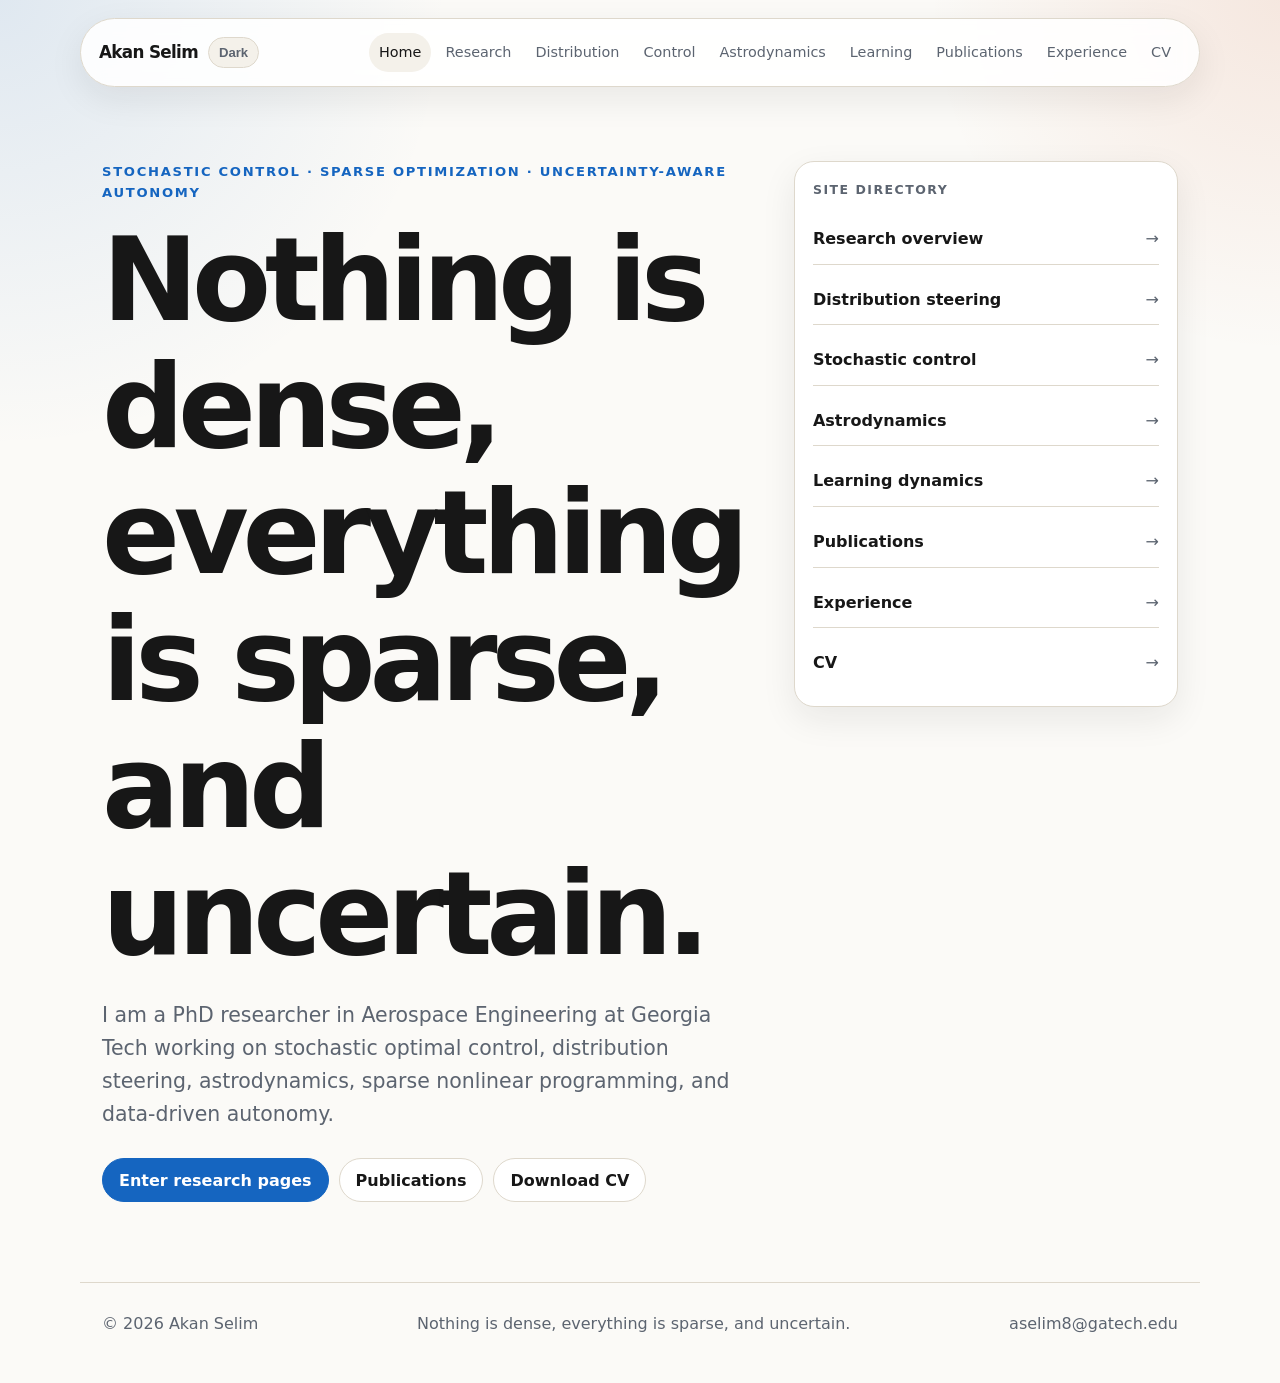
==== commit a958a507: "Add files via upload" ====
--- a/index.html
+++ b/index.html
@@ -3,18 +3,15 @@
 <head>
   <meta charset="UTF-8" />
   <meta name="viewport" content="width=device-width, initial-scale=1.0" />
-  <meta name="description" content="Akan Selim - stochastic optimal control, distribution steering, astrodynamics, sparse nonlinear programming, and uncertainty-aware autonomy." />
+  <meta name="description" content="Akan Selim — stochastic optimal control, distribution steering, astrodynamics, sparse nonlinear programming, and uncertainty-aware autonomy." />
   <title>Akan Selim</title>
-  <link rel="preconnect" href="https://fonts.googleapis.com">
-  <link rel="preconnect" href="https://fonts.gstatic.com" crossorigin>
-  <link href="https://fonts.googleapis.com/css2?family=Inter:wght@400;500;600;700;800;900&display=swap" rel="stylesheet">
-  <link rel="stylesheet" href="styles.css" />
+  <link rel="stylesheet" href="styles.css?v=true-multipage-1" />
 </head>
 <body>
 <header class="site-header">
   <div class="brand-row">
     <a class="brand" href="index.html">Akan Selim</a>
-    <button class="theme-button" id="themeToggle" type="button">Dark</button>
+    <button class="theme-button" id="themeToggle" type="button" aria-label="Toggle color theme">Dark</button>
   </div>
   <nav class="nav" aria-label="Primary navigation">
     <a class="active" href="index.html">Home</a>
@@ -29,81 +26,36 @@
   </nav>
 </header>
 
-<main>
-  <section class="hero">
+<main class="home-main">
+
+  <section class="home-hero">
     <div>
-      <p class="kicker">Stochastic control · Astrodynamics · Sparse optimization</p>
+      <p class="kicker">Stochastic control · Sparse optimization · Uncertainty-aware autonomy</p>
       <h1>Nothing is dense, everything is sparse, and uncertain.</h1>
       <p class="lead">
         I am a PhD researcher in Aerospace Engineering at Georgia Tech working on stochastic optimal control,
-        distribution steering, uncertainty propagation, nonlinear programming, and autonomous aerospace systems.
+        distribution steering, astrodynamics, sparse nonlinear programming, and data-driven autonomy.
       </p>
       <div class="actions">
-        <a class="button primary" href="research.html">Explore research</a>
+        <a class="button primary" href="research.html">Enter research pages</a>
         <a class="button" href="publications.html">Publications</a>
         <a class="button" href="assets/Akan_Selim_CV.pdf" target="_blank" rel="noopener">Download CV</a>
       </div>
     </div>
-    <aside class="hero-card">
-      <p class="small-title">Current direction</p>
-      <p>
-        Sparse, uncertainty-aware autonomy: distribution steering, stochastic control, data-driven dynamics,
-        and validation of learned policies for aerospace and robotics systems.
-      </p>
-      <div class="rule"></div>
-      <p class="small-title">Contact</p>
-      <p>Atlanta, GA · <a href="mailto:aselim8@gatech.edu">aselim8@gatech.edu</a></p>
+
+    <aside class="directory" aria-label="Site directory">
+      <p class="directory-title">Site directory</p>
+      <a href="research.html">Research overview <span>→</span></a>
+      <a href="distribution-steering.html">Distribution steering <span>→</span></a>
+      <a href="stochastic-control.html">Stochastic control <span>→</span></a>
+      <a href="astrodynamics.html">Astrodynamics <span>→</span></a>
+      <a href="learning-dynamics.html">Learning dynamics <span>→</span></a>
+      <a href="publications.html">Publications <span>→</span></a>
+      <a href="experience.html">Experience <span>→</span></a>
+      <a href="cv.html">CV <span>→</span></a>
     </aside>
   </section>
 
-  <section class="section">
-    <div class="section-head">
-      <p class="kicker">Main areas</p>
-      <h2>Separate pages for separate ideas.</h2>
-      <p>The site is organized as a small research notebook rather than one long landing page.</p>
-    </div>
-    <div class="grid-4">
-      <a class="topic-card" href="distribution-steering.html">
-        <h3>Distribution Steering</h3>
-        <p>Control of probability distributions, covariance steering, Fokker-Planck viewpoints, and free-final-time steering.</p>
-        <span class="tag">Open topic →</span>
-      </a>
-      <a class="topic-card" href="stochastic-control.html">
-        <h3>Stochastic Optimal Control</h3>
-        <p>Stochastic calculus, optimal stopping, path-integral methods, MPPI, and transversality.</p>
-        <span class="tag">Open topic →</span>
-      </a>
-      <a class="topic-card" href="astrodynamics.html">
-        <h3>Astrodynamics</h3>
-        <p>Trajectory optimization, re-entry, rendezvous, launch vehicles, formation flight, and uncertainty propagation.</p>
-        <span class="tag">Open topic →</span>
-      </a>
-      <a class="topic-card" href="learning-dynamics.html">
-        <h3>Learning Dynamics</h3>
-        <p>Koopman/Perron-Frobenius models, VLA/LBM evaluation, failure modes, and robust validation.</p>
-        <span class="tag">Open topic →</span>
-      </a>
-    </div>
-  </section>
-
-  <section class="section">
-    <div class="grid-2">
-      <div class="card">
-        <h3>Why this site is simple</h3>
-        <p>
-          The goal is to make the research readable first. Interactive tools can later be added as separate pages,
-          but the core website should look like a careful academic portfolio rather than a generated landing page.
-        </p>
-      </div>
-      <div class="card">
-        <h3>What comes next</h3>
-        <p>
-          Each topic page can eventually contain one compact demo, one figure, one theorem or method summary,
-          and links to code/papers. That will feel more serious than packing everything into one page.
-        </p>
-      </div>
-    </div>
-  </section>
 </main>
 
 <footer class="footer">
@@ -111,6 +63,6 @@
   <div>Nothing is dense, everything is sparse, and uncertain.</div>
   <div><a href="mailto:aselim8@gatech.edu">aselim8@gatech.edu</a></div>
 </footer>
-<script src="theme.js"></script>
+<script src="theme.js?v=true-multipage-1"></script>
 </body>
 </html>
--- a/styles.css
+++ b/styles.css
@@ -1,84 +1,94 @@
-
 :root {
-  --bg: #f7f4ef;
-  --paper: #fffdfa;
-  --paper-2: #f0ebe3;
-  --text: #151719;
-  --muted: #5f6975;
-  --line: #d9d0c3;
-  --accent: #2457a7;
-  --accent-2: #a35d1b;
-  --accent-3: #0f766e;
-  --shadow: 0 18px 44px rgba(36, 31, 22, 0.08);
-  --radius: 22px;
+  --bg: #fbfaf7;
+  --paper: #ffffff;
+  --paper-soft: #f4f1ea;
+  --text: #171717;
+  --muted: #5c6470;
+  --line: #ded8cc;
+  --accent: #1565c0;
+  --accent-2: #c2410c;
+  --accent-3: #047857;
+  --shadow: 0 12px 35px rgba(30, 30, 30, 0.08);
+  --radius: 20px;
   --max: 1120px;
 }
 
-:root[data-theme="dark"] {
-  --bg: #0d1117;
-  --paper: #151b23;
-  --paper-2: #1f2630;
-  --text: #f0f3f6;
-  --muted: #a5b0bf;
-  --line: #303947;
-  --accent: #79c0ff;
-  --accent-2: #ffa657;
-  --accent-3: #56d4c4;
-  --shadow: 0 18px 44px rgba(0, 0, 0, 0.24);
+html[data-theme="dark"] {
+  --bg: #111315;
+  --paper: #181b1f;
+  --paper-soft: #20242a;
+  --text: #f4f2ed;
+  --muted: #b8b3aa;
+  --line: #343942;
+  --accent: #7db7ff;
+  --accent-2: #f59e73;
+  --accent-3: #72d6ac;
+  --shadow: 0 12px 35px rgba(0, 0, 0, 0.28);
 }
 
 * { box-sizing: border-box; }
+
 html { scroll-behavior: smooth; }
+
 body {
   margin: 0;
-  background: var(--bg);
   color: var(--text);
-  font-family: Inter, ui-sans-serif, system-ui, -apple-system, BlinkMacSystemFont, "Segoe UI", sans-serif;
+  background:
+    radial-gradient(circle at top left, color-mix(in srgb, var(--accent) 12%, transparent), transparent 28rem),
+    radial-gradient(circle at top right, color-mix(in srgb, var(--accent-2) 10%, transparent), transparent 22rem),
+    var(--bg);
+  font-family: ui-sans-serif, system-ui, -apple-system, BlinkMacSystemFont, "Segoe UI", sans-serif;
   line-height: 1.6;
+}
+
+body.theme-transition,
+body.theme-transition * {
+  transition: background-color 240ms ease, color 240ms ease, border-color 240ms ease, box-shadow 240ms ease;
 }
 
 a { color: inherit; text-decoration: none; }
 a:hover { color: var(--accent); }
 
 .site-header {
-  width: min(var(--max), calc(100% - 32px));
-  margin: 18px auto;
+  max-width: var(--max);
+  margin: 18px auto 0;
   padding: 14px 18px;
-  border: 1px solid var(--line);
-  border-radius: 999px;
-  background: color-mix(in srgb, var(--paper) 92%, transparent);
   display: flex;
   align-items: center;
   justify-content: space-between;
   gap: 18px;
-  position: sticky;
-  top: 14px;
-  z-index: 10;
+  border: 1px solid var(--line);
+  border-radius: 999px;
+  background: color-mix(in srgb, var(--paper) 88%, transparent);
   box-shadow: var(--shadow);
+  backdrop-filter: blur(10px);
 }
 
 .brand-row {
   display: flex;
   align-items: center;
-  gap: 12px;
+  gap: 10px;
   min-width: max-content;
 }
 
 .brand {
   font-weight: 800;
-  letter-spacing: -0.035em;
+  letter-spacing: -0.04em;
   font-size: 1.05rem;
 }
 
 .theme-button {
   border: 1px solid var(--line);
-  background: var(--paper-2);
-  color: var(--text);
+  background: var(--paper-soft);
+  color: var(--muted);
   border-radius: 999px;
   padding: 7px 10px;
+  cursor: pointer;
   font-size: 0.82rem;
-  cursor: pointer;
-}
+  font-weight: 700;
+}
+
+.theme-button:hover { color: var(--text); }
 
 .nav {
   display: flex;
@@ -89,72 +99,85 @@
 }
 
 .nav a {
-  color: var(--muted);
   padding: 8px 10px;
   border-radius: 999px;
-  font-size: 0.92rem;
-}
+  color: var(--muted);
+  font-size: 0.9rem;
+}
+
 .nav a.active,
 .nav a:hover {
-  background: var(--paper-2);
+  background: var(--paper-soft);
   color: var(--text);
 }
 
 main {
-  width: min(var(--max), calc(100% - 32px));
+  max-width: var(--max);
   margin: 0 auto;
-}
-
-.hero {
-  display: grid;
-  grid-template-columns: minmax(0, 1.2fr) minmax(280px, 0.8fr);
-  gap: 34px;
-  align-items: end;
-  padding: 82px 0 64px;
+  padding: 74px 22px 80px;
+}
+
+.home-main {
+  min-height: calc(100vh - 160px);
+  display: grid;
+  align-items: center;
+}
+
+.home-hero {
+  display: grid;
+  grid-template-columns: minmax(0, 1.1fr) minmax(280px, 0.65fr);
+  gap: 42px;
+  align-items: start;
 }
 
 .kicker {
+  margin: 0 0 14px;
   color: var(--accent);
-  font-weight: 700;
-  letter-spacing: 0.08em;
+  font-size: 0.82rem;
+  letter-spacing: 0.13em;
   text-transform: uppercase;
-  font-size: 0.78rem;
-  margin: 0 0 14px;
-}
-
-h1, h2, h3 { line-height: 1.08; letter-spacing: -0.045em; }
+  font-weight: 800;
+}
+
+h1, h2, h3 { line-height: 1.1; letter-spacing: -0.055em; }
+
 h1 {
-  font-size: clamp(3.2rem, 7.5vw, 6.8rem);
   margin: 0;
-  max-width: 940px;
-}
-h2 { font-size: clamp(2.05rem, 4.4vw, 4.2rem); margin: 0 0 18px; }
-h3 { font-size: 1.35rem; margin: 0 0 10px; }
+  font-size: clamp(3.6rem, 9vw, 8.4rem);
+  max-width: 930px;
+}
+
+.page-title {
+  font-size: clamp(2.7rem, 6.6vw, 6.4rem);
+  margin: 0 0 18px;
+}
+
+h2 {
+  font-size: clamp(1.9rem, 4vw, 3.5rem);
+  margin: 0 0 16px;
+}
+
+h3 {
+  font-size: 1.35rem;
+  margin: 0 0 10px;
+}
 
 .lead {
-  color: var(--muted);
-  max-width: 780px;
-  font-size: 1.16rem;
-  margin: 24px 0 0;
-}
-
-.hero-card,
-.card,
-.panel,
-.topic-card,
-.pub-card,
-.timeline-item {
-  background: var(--paper);
-  border: 1px solid var(--line);
-  border-radius: var(--radius);
-  box-shadow: var(--shadow);
-}
-
-.hero-card { padding: 26px; }
-.hero-card p { margin: 0; color: var(--muted); }
-.hero-card .small-title { color: var(--text); font-weight: 800; margin-bottom: 10px; }
-
-.actions { display: flex; gap: 12px; flex-wrap: wrap; margin-top: 28px; }
+  max-width: 800px;
+  margin: 22px 0 0;
+  color: var(--muted);
+  font-size: clamp(1.05rem, 2vw, 1.28rem);
+}
+
+.small { color: var(--muted); font-size: 0.95rem; }
+
+.actions {
+  display: flex;
+  flex-wrap: wrap;
+  gap: 10px;
+  margin-top: 28px;
+}
+
 .button {
   display: inline-flex;
   align-items: center;
@@ -164,97 +187,180 @@
   border: 1px solid var(--line);
   border-radius: 999px;
   background: var(--paper);
+  color: var(--text);
   font-weight: 750;
 }
-.button.primary { background: var(--text); color: var(--bg); border-color: var(--text); }
-.button:hover { transform: none; color: var(--accent); }
-.button.primary:hover { color: var(--bg); opacity: 0.88; }
-
-.section { padding: 54px 0; }
-.section-head { max-width: 760px; margin-bottom: 24px; }
-.section-head p { color: var(--muted); margin: 0; }
-
-.grid-2 { display: grid; grid-template-columns: repeat(2, minmax(0, 1fr)); gap: 18px; }
-.grid-3 { display: grid; grid-template-columns: repeat(3, minmax(0, 1fr)); gap: 18px; }
-.grid-4 { display: grid; grid-template-columns: repeat(4, minmax(0, 1fr)); gap: 18px; }
-
-.card, .topic-card, .panel { padding: 24px; }
-.card p, .topic-card p, .panel p { color: var(--muted); margin: 0; }
-.card h3, .topic-card h3 { color: var(--text); }
-.topic-card { display: flex; flex-direction: column; min-height: 230px; }
-.topic-card .tag { margin-top: auto; color: var(--accent); font-weight: 700; font-size: 0.92rem; }
-
-.rule { height: 1px; background: var(--line); margin: 28px 0; }
-
-.page-title { padding: 70px 0 38px; border-bottom: 1px solid var(--line); }
-.page-title h1 { font-size: clamp(2.8rem, 6vw, 5.6rem); }
-.page-title .lead { max-width: 860px; }
-
-.content { padding: 42px 0 76px; }
-.content-grid {
-  display: grid;
-  grid-template-columns: minmax(0, 1fr) 320px;
-  gap: 32px;
-  align-items: start;
-}
-.article-body {
+
+.button.primary {
+  border-color: var(--accent);
+  background: var(--accent);
+  color: #fff;
+}
+
+html[data-theme="dark"] .button.primary { color: #101214; }
+
+.button:hover {
+  transform: translateY(-1px);
+  box-shadow: var(--shadow);
+}
+
+.directory {
+  display: grid;
+  gap: 10px;
+  padding: 18px;
+  border: 1px solid var(--line);
+  border-radius: var(--radius);
   background: var(--paper);
-  border: 1px solid var(--line);
-  border-radius: var(--radius);
   box-shadow: var(--shadow);
-  padding: 34px;
-}
-.article-body h2 { font-size: clamp(1.8rem, 3vw, 2.8rem); margin-top: 0; }
-.article-body h3 { margin-top: 30px; }
-.article-body p, .article-body li { color: var(--muted); }
-.article-body ul { padding-left: 22px; }
-.article-body code {
-  background: var(--paper-2);
-  padding: 2px 6px;
-  border-radius: 8px;
-}
-
-.sidebar { position: sticky; top: 104px; display: grid; gap: 14px; }
-.sidebar .panel { padding: 18px; }
-.sidebar strong { display: block; margin-bottom: 4px; }
-.sidebar a { color: var(--accent); font-weight: 700; }
-
-.pub-list { display: grid; gap: 16px; }
-.pub-card { padding: 22px; }
-.pub-card .year { color: var(--accent-2); font-weight: 800; font-size: 0.92rem; }
-.pub-card p { color: var(--muted); margin: 8px 0 0; }
-
-.timeline { display: grid; gap: 16px; }
-.timeline-item { display: grid; grid-template-columns: 170px minmax(0, 1fr); gap: 18px; padding: 22px; }
-.timeline-date { color: var(--accent); font-weight: 800; }
-.timeline-item p { color: var(--muted); margin: 0; }
-
-.footer {
-  width: min(var(--max), calc(100% - 32px));
-  margin: 0 auto;
-  padding: 34px 0 54px;
-  border-top: 1px solid var(--line);
+}
+
+.directory-title {
+  color: var(--muted);
+  font-size: 0.78rem;
+  text-transform: uppercase;
+  letter-spacing: 0.12em;
+  font-weight: 800;
+  margin: 0 0 4px;
+}
+
+.directory a {
   display: flex;
   justify-content: space-between;
   gap: 18px;
-  color: var(--muted);
+  padding: 12px 0;
+  border-bottom: 1px solid var(--line);
+  font-weight: 750;
+}
+
+.directory a:last-child { border-bottom: 0; }
+.directory span { color: var(--muted); font-weight: 500; }
+
+.page-head {
+  display: grid;
+  grid-template-columns: minmax(0, 1fr) minmax(230px, 0.36fr);
+  gap: 34px;
+  align-items: end;
+  margin-bottom: 48px;
+}
+
+.page-note {
+  padding: 18px;
+  border: 1px solid var(--line);
+  border-radius: var(--radius);
+  background: var(--paper);
+  color: var(--muted);
+}
+
+.section { margin-top: 48px; }
+
+.grid-2,
+.grid-3,
+.grid-4 {
+  display: grid;
+  gap: 16px;
+}
+.grid-2 { grid-template-columns: repeat(2, minmax(0, 1fr)); }
+.grid-3 { grid-template-columns: repeat(3, minmax(0, 1fr)); }
+.grid-4 { grid-template-columns: repeat(4, minmax(0, 1fr)); }
+
+.card,
+.topic-card,
+.paper,
+.timeline-item {
+  border: 1px solid var(--line);
+  border-radius: var(--radius);
+  background: var(--paper);
+  padding: 22px;
+  box-shadow: var(--shadow);
+}
+
+.topic-card {
+  display: block;
+  min-height: 210px;
+}
+
+.topic-card:hover { border-color: var(--accent); color: var(--text); }
+
+.topic-card p,
+.card p,
+.paper p,
+.timeline-item p {
+  color: var(--muted);
+  margin: 0;
+}
+
+.badge {
+  display: inline-block;
+  margin-top: 18px;
+  color: var(--accent);
+  font-size: 0.86rem;
+  font-weight: 800;
+}
+
+.list {
+  margin: 0;
+  padding-left: 1.1rem;
+  color: var(--muted);
+}
+
+.list li { margin: 8px 0; }
+
+.paper {
+  display: grid;
+  grid-template-columns: 86px minmax(0, 1fr);
+  gap: 22px;
+  align-items: start;
+  margin-bottom: 14px;
+}
+
+.year {
+  color: var(--accent);
+  font-weight: 850;
   font-size: 0.95rem;
 }
 
-@media (max-width: 980px) {
-  .site-header { border-radius: 26px; flex-direction: column; align-items: stretch; }
-  .brand-row { justify-content: center; }
-  .nav { justify-content: center; }
-  .hero, .content-grid { grid-template-columns: 1fr; }
-  .grid-3, .grid-4 { grid-template-columns: repeat(2, minmax(0, 1fr)); }
-  .sidebar { position: static; }
-}
-
-@media (max-width: 680px) {
-  h1 { font-size: clamp(2.55rem, 14vw, 4rem); }
-  .hero { padding-top: 52px; }
-  .grid-2, .grid-3, .grid-4 { grid-template-columns: 1fr; }
-  .timeline-item { grid-template-columns: 1fr; }
-  .article-body { padding: 24px; }
-  .footer { flex-direction: column; }
-}
+.timeline-item {
+  display: grid;
+  grid-template-columns: 170px minmax(0, 1fr);
+  gap: 24px;
+  margin-bottom: 14px;
+}
+
+.meta { color: var(--accent-2); font-weight: 800; }
+
+.footer {
+  max-width: var(--max);
+  margin: 0 auto;
+  padding: 28px 22px 46px;
+  border-top: 1px solid var(--line);
+  color: var(--muted);
+  display: flex;
+  justify-content: space-between;
+  gap: 16px;
+  flex-wrap: wrap;
+}
+
+@media (max-width: 900px) {
+  .site-header {
+    border-radius: 24px;
+    align-items: flex-start;
+    flex-direction: column;
+  }
+  .nav { justify-content: flex-start; }
+  .home-hero,
+  .page-head,
+  .grid-2,
+  .grid-3,
+  .grid-4,
+  .paper,
+  .timeline-item {
+    grid-template-columns: 1fr;
+  }
+  main { padding-top: 52px; }
+}
+
+@media (max-width: 520px) {
+  .nav a { font-size: 0.82rem; padding: 7px 8px; }
+  h1 { font-size: clamp(3rem, 17vw, 4.8rem); }
+  .page-title { font-size: clamp(2.5rem, 14vw, 4.4rem); }
+}
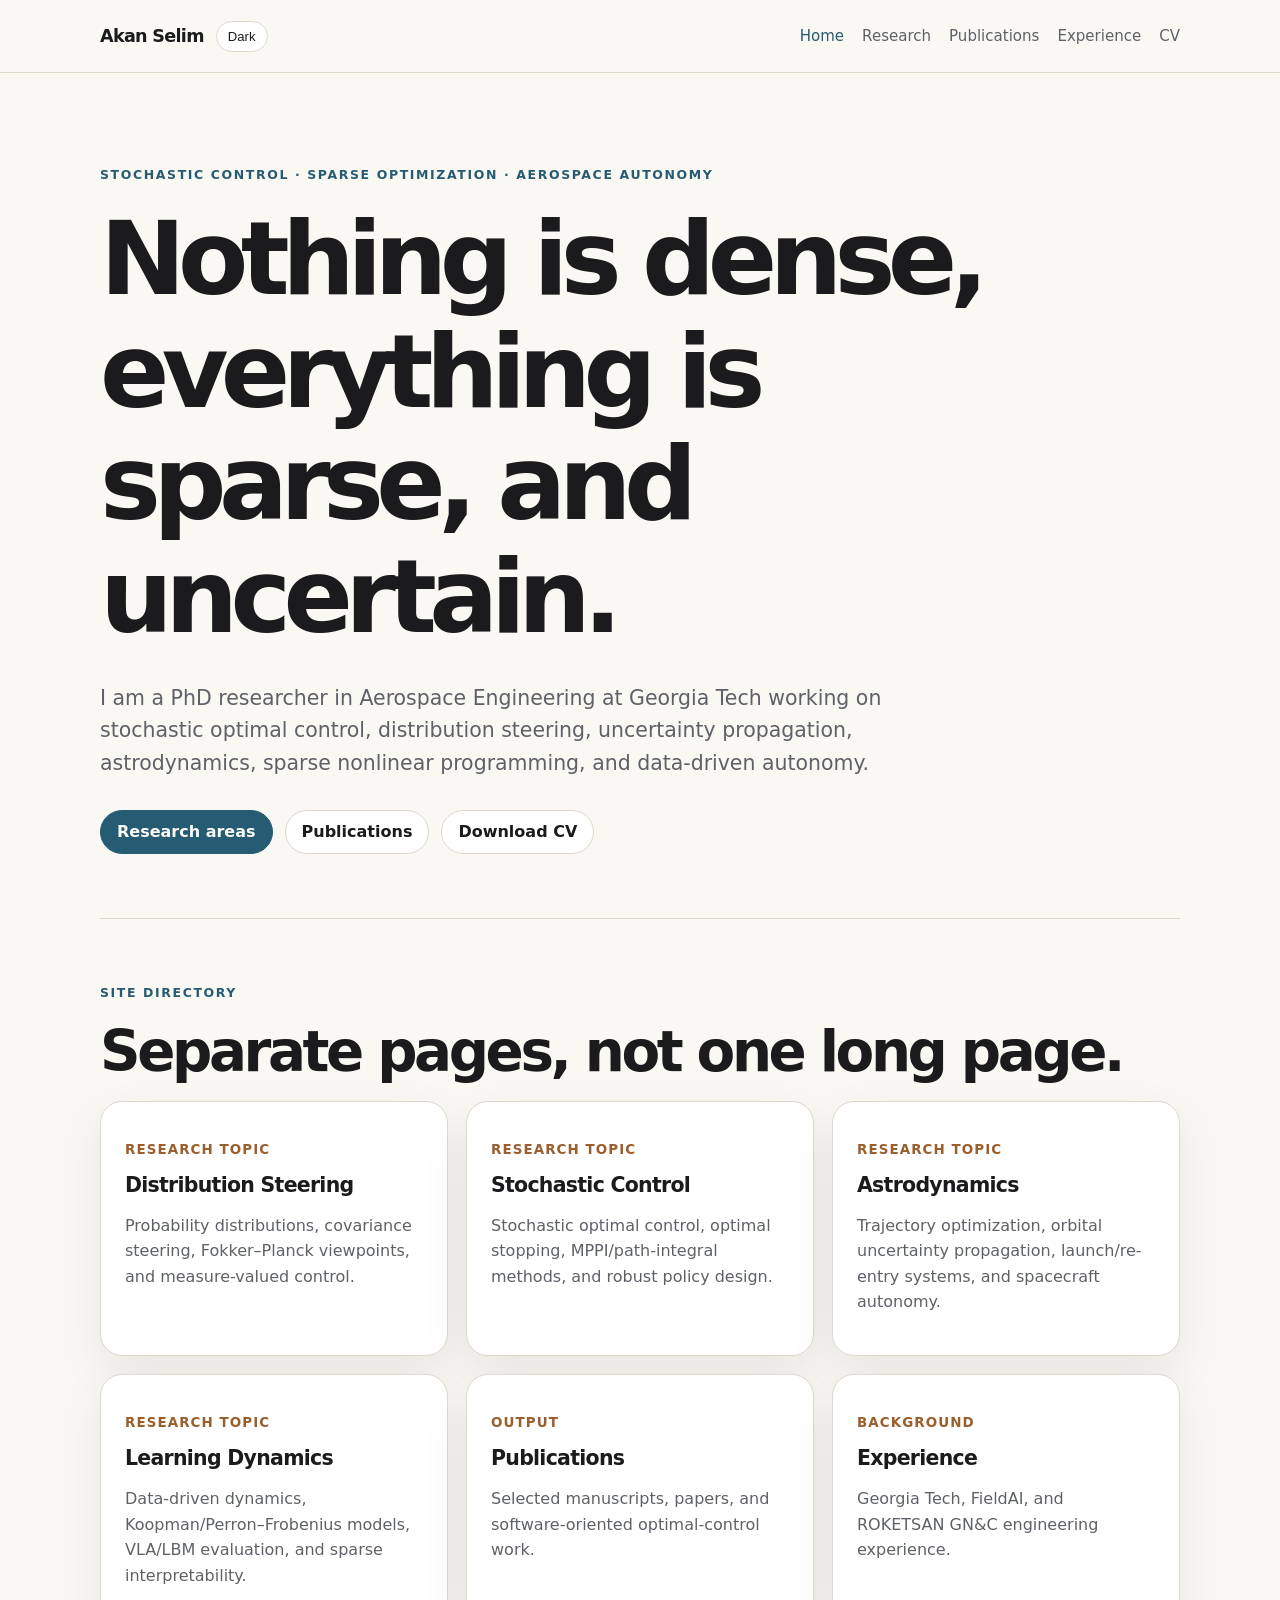
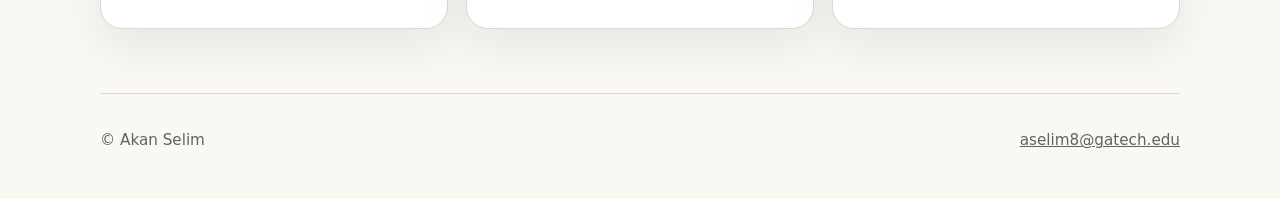
==== commit 5ada26f1: "Add files via upload" ====
--- a/index.html
+++ b/index.html
@@ -3,66 +3,84 @@
 <head>
   <meta charset="UTF-8" />
   <meta name="viewport" content="width=device-width, initial-scale=1.0" />
-  <meta name="description" content="Akan Selim — stochastic optimal control, distribution steering, astrodynamics, sparse nonlinear programming, and uncertainty-aware autonomy." />
   <title>Akan Selim</title>
-  <link rel="stylesheet" href="styles.css?v=true-multipage-1" />
+  <meta name="description" content="Akan Selim — stochastic optimal control, distribution steering, astrodynamics, learning dynamics, and sparse uncertainty-aware autonomy." />
+  <link rel="stylesheet" href="styles.css" />
 </head>
 <body>
-<header class="site-header">
-  <div class="brand-row">
-    <a class="brand" href="index.html">Akan Selim</a>
-    <button class="theme-button" id="themeToggle" type="button" aria-label="Toggle color theme">Dark</button>
-  </div>
-  <nav class="nav" aria-label="Primary navigation">
-    <a class="active" href="index.html">Home</a>
-<a class="" href="research.html">Research</a>
-<a class="" href="distribution-steering.html">Distribution</a>
-<a class="" href="stochastic-control.html">Control</a>
-<a class="" href="astrodynamics.html">Astrodynamics</a>
-<a class="" href="learning-dynamics.html">Learning</a>
-<a class="" href="publications.html">Publications</a>
-<a class="" href="experience.html">Experience</a>
-<a class="" href="cv.html">CV</a>
-  </nav>
-</header>
+  <header class="site-header">
+    <div class="header-inner">
+      <div class="brand-wrap">
+        <a class="brand" href="index.html">Akan Selim</a>
+        <button class="theme-toggle" type="button" data-theme-toggle>Dark</button>
+      </div>
+      <nav class="nav" aria-label="Main navigation">
+        <a class="active" href="index.html">Home</a>
+        <a href="research.html">Research</a>
+        <a href="publications.html">Publications</a>
+        <a href="experience.html">Experience</a>
+        <a href="cv.html">CV</a>
+      </nav>
+    </div>
+  </header>
 
-<main class="home-main">
-
-  <section class="home-hero">
-    <div>
-      <p class="kicker">Stochastic control · Sparse optimization · Uncertainty-aware autonomy</p>
+  <main>
+    <section class="hero">
+      <p class="eyebrow">Stochastic control · Sparse optimization · Aerospace autonomy</p>
       <h1>Nothing is dense, everything is sparse, and uncertain.</h1>
-      <p class="lead">
+      <p class="lede">
         I am a PhD researcher in Aerospace Engineering at Georgia Tech working on stochastic optimal control,
-        distribution steering, astrodynamics, sparse nonlinear programming, and data-driven autonomy.
+        distribution steering, uncertainty propagation, astrodynamics, sparse nonlinear programming, and data-driven autonomy.
       </p>
       <div class="actions">
-        <a class="button primary" href="research.html">Enter research pages</a>
+        <a class="button primary" href="research.html">Research areas</a>
         <a class="button" href="publications.html">Publications</a>
         <a class="button" href="assets/Akan_Selim_CV.pdf" target="_blank" rel="noopener">Download CV</a>
       </div>
-    </div>
+    </section>
 
-    <aside class="directory" aria-label="Site directory">
-      <p class="directory-title">Site directory</p>
-      <a href="research.html">Research overview <span>→</span></a>
-      <a href="distribution-steering.html">Distribution steering <span>→</span></a>
-      <a href="stochastic-control.html">Stochastic control <span>→</span></a>
-      <a href="astrodynamics.html">Astrodynamics <span>→</span></a>
-      <a href="learning-dynamics.html">Learning dynamics <span>→</span></a>
-      <a href="publications.html">Publications <span>→</span></a>
-      <a href="experience.html">Experience <span>→</span></a>
-      <a href="cv.html">CV <span>→</span></a>
-    </aside>
-  </section>
+    <section class="section">
+      <p class="eyebrow">Site directory</p>
+      <h2>Separate pages, not one long page.</h2>
+      <div class="grid">
+        <a class="card" href="distribution-steering.html">
+          <p class="meta">Research topic</p>
+          <h3>Distribution Steering</h3>
+          <p>Probability distributions, covariance steering, Fokker–Planck viewpoints, and measure-valued control.</p>
+        </a>
+        <a class="card" href="stochastic-control.html">
+          <p class="meta">Research topic</p>
+          <h3>Stochastic Control</h3>
+          <p>Stochastic optimal control, optimal stopping, MPPI/path-integral methods, and robust policy design.</p>
+        </a>
+        <a class="card" href="astrodynamics.html">
+          <p class="meta">Research topic</p>
+          <h3>Astrodynamics</h3>
+          <p>Trajectory optimization, orbital uncertainty propagation, launch/re-entry systems, and spacecraft autonomy.</p>
+        </a>
+        <a class="card" href="learning-dynamics.html">
+          <p class="meta">Research topic</p>
+          <h3>Learning Dynamics</h3>
+          <p>Data-driven dynamics, Koopman/Perron–Frobenius models, VLA/LBM evaluation, and sparse interpretability.</p>
+        </a>
+        <a class="card" href="publications.html">
+          <p class="meta">Output</p>
+          <h3>Publications</h3>
+          <p>Selected manuscripts, papers, and software-oriented optimal-control work.</p>
+        </a>
+        <a class="card" href="experience.html">
+          <p class="meta">Background</p>
+          <h3>Experience</h3>
+          <p>Georgia Tech, FieldAI, and ROKETSAN GN&amp;C engineering experience.</p>
+        </a>
+      </div>
+    </section>
+  </main>
 
-</main>
-
-<footer class="footer">
-  <div>© 2026 Akan Selim</div>
-  <div>Nothing is dense, everything is sparse, and uncertain.</div>
-  <div><a href="mailto:aselim8@gatech.edu">aselim8@gatech.edu</a></div>
-</footer>
-<script src="theme.js?v=true-multipage-1"></script>
+  <footer class="site-footer">
+    <span>© Akan Selim</span>
+    <a href="mailto:aselim8@gatech.edu">aselim8@gatech.edu</a>
+  </footer>
+  <script src="theme.js"></script>
 </body>
 </html>
--- a/styles.css
+++ b/styles.css
@@ -1,29 +1,26 @@
 :root {
-  --bg: #fbfaf7;
-  --paper: #ffffff;
-  --paper-soft: #f4f1ea;
-  --text: #171717;
-  --muted: #5c6470;
-  --line: #ded8cc;
-  --accent: #1565c0;
-  --accent-2: #c2410c;
-  --accent-3: #047857;
-  --shadow: 0 12px 35px rgba(30, 30, 30, 0.08);
-  --radius: 20px;
-  --max: 1120px;
-}
-
-html[data-theme="dark"] {
-  --bg: #111315;
-  --paper: #181b1f;
-  --paper-soft: #20242a;
-  --text: #f4f2ed;
-  --muted: #b8b3aa;
-  --line: #343942;
-  --accent: #7db7ff;
-  --accent-2: #f59e73;
-  --accent-3: #72d6ac;
-  --shadow: 0 12px 35px rgba(0, 0, 0, 0.28);
+  --bg: #faf8f3;
+  --surface: #ffffff;
+  --surface-soft: #f1eee7;
+  --text: #1b1b1d;
+  --muted: #5f6169;
+  --line: #ded8cd;
+  --accent: #265c73;
+  --accent-2: #9b5f2e;
+  --shadow: 0 18px 48px rgba(28, 31, 36, 0.08);
+  --max: 1080px;
+}
+
+[data-theme="dark"] {
+  --bg: #101114;
+  --surface: #181a1f;
+  --surface-soft: #20242b;
+  --text: #f2f0ea;
+  --muted: #b5b1a7;
+  --line: #343842;
+  --accent: #8ed8f1;
+  --accent-2: #f0b875;
+  --shadow: 0 18px 48px rgba(0, 0, 0, 0.28);
 }
 
 * { box-sizing: border-box; }
@@ -32,150 +29,128 @@
 
 body {
   margin: 0;
+  background: var(--bg);
   color: var(--text);
-  background:
-    radial-gradient(circle at top left, color-mix(in srgb, var(--accent) 12%, transparent), transparent 28rem),
-    radial-gradient(circle at top right, color-mix(in srgb, var(--accent-2) 10%, transparent), transparent 22rem),
-    var(--bg);
-  font-family: ui-sans-serif, system-ui, -apple-system, BlinkMacSystemFont, "Segoe UI", sans-serif;
+  font-family: Inter, ui-sans-serif, system-ui, -apple-system, BlinkMacSystemFont, "Segoe UI", sans-serif;
   line-height: 1.6;
 }
 
-body.theme-transition,
-body.theme-transition * {
-  transition: background-color 240ms ease, color 240ms ease, border-color 240ms ease, box-shadow 240ms ease;
-}
-
-a { color: inherit; text-decoration: none; }
-a:hover { color: var(--accent); }
+a { color: inherit; }
 
 .site-header {
-  max-width: var(--max);
-  margin: 18px auto 0;
-  padding: 14px 18px;
+  position: sticky;
+  top: 0;
+  z-index: 10;
+  background: color-mix(in srgb, var(--bg) 88%, transparent);
+  backdrop-filter: blur(14px);
+  border-bottom: 1px solid var(--line);
+}
+
+.header-inner {
+  width: min(var(--max), calc(100% - 32px));
+  margin: 0 auto;
+  min-height: 72px;
   display: flex;
   align-items: center;
   justify-content: space-between;
-  gap: 18px;
-  border: 1px solid var(--line);
+  gap: 24px;
+}
+
+.brand-wrap {
+  display: flex;
+  align-items: center;
+  gap: 12px;
+  min-width: max-content;
+}
+
+.brand {
+  text-decoration: none;
+  font-weight: 800;
+  letter-spacing: -0.04em;
+  font-size: 1.1rem;
+}
+
+.theme-toggle {
+  border: 1px solid var(--line);
+  background: var(--surface);
+  color: var(--text);
   border-radius: 999px;
-  background: color-mix(in srgb, var(--paper) 88%, transparent);
-  box-shadow: var(--shadow);
-  backdrop-filter: blur(10px);
-}
-
-.brand-row {
-  display: flex;
-  align-items: center;
-  gap: 10px;
-  min-width: max-content;
-}
-
-.brand {
-  font-weight: 800;
-  letter-spacing: -0.04em;
-  font-size: 1.05rem;
-}
-
-.theme-button {
-  border: 1px solid var(--line);
-  background: var(--paper-soft);
-  color: var(--muted);
-  border-radius: 999px;
-  padding: 7px 10px;
+  padding: 7px 11px;
+  font-size: 0.82rem;
   cursor: pointer;
-  font-size: 0.82rem;
-  font-weight: 700;
-}
-
-.theme-button:hover { color: var(--text); }
+}
+
+.theme-toggle:hover { border-color: var(--accent); }
 
 .nav {
   display: flex;
   align-items: center;
+  gap: 18px;
+  flex-wrap: wrap;
   justify-content: flex-end;
-  gap: 4px;
+}
+
+.nav a {
+  text-decoration: none;
+  color: var(--muted);
+  font-size: 0.94rem;
+}
+
+.nav a:hover,
+.nav a.active { color: var(--accent); }
+
+main {
+  width: min(var(--max), calc(100% - 32px));
+  margin: 0 auto;
+}
+
+.hero {
+  padding: 92px 0 64px;
+  border-bottom: 1px solid var(--line);
+}
+
+.eyebrow {
+  margin: 0 0 18px;
+  color: var(--accent);
+  font-size: 0.78rem;
+  text-transform: uppercase;
+  letter-spacing: 0.13em;
+  font-weight: 800;
+}
+
+h1, h2, h3 { line-height: 1.1; }
+
+h1 {
+  max-width: 920px;
+  margin: 0;
+  font-size: clamp(3rem, 8vw, 6.7rem);
+  letter-spacing: -0.075em;
+}
+
+h2 {
+  margin: 0 0 18px;
+  font-size: clamp(2rem, 4.4vw, 3.8rem);
+  letter-spacing: -0.06em;
+}
+
+h3 {
+  margin: 0 0 10px;
+  font-size: 1.28rem;
+  letter-spacing: -0.035em;
+}
+
+.lede {
+  max-width: 820px;
+  margin: 28px 0 0;
+  color: var(--muted);
+  font-size: clamp(1.05rem, 2vw, 1.28rem);
+}
+
+.actions {
+  display: flex;
+  gap: 12px;
   flex-wrap: wrap;
-}
-
-.nav a {
-  padding: 8px 10px;
-  border-radius: 999px;
-  color: var(--muted);
-  font-size: 0.9rem;
-}
-
-.nav a.active,
-.nav a:hover {
-  background: var(--paper-soft);
-  color: var(--text);
-}
-
-main {
-  max-width: var(--max);
-  margin: 0 auto;
-  padding: 74px 22px 80px;
-}
-
-.home-main {
-  min-height: calc(100vh - 160px);
-  display: grid;
-  align-items: center;
-}
-
-.home-hero {
-  display: grid;
-  grid-template-columns: minmax(0, 1.1fr) minmax(280px, 0.65fr);
-  gap: 42px;
-  align-items: start;
-}
-
-.kicker {
-  margin: 0 0 14px;
-  color: var(--accent);
-  font-size: 0.82rem;
-  letter-spacing: 0.13em;
-  text-transform: uppercase;
-  font-weight: 800;
-}
-
-h1, h2, h3 { line-height: 1.1; letter-spacing: -0.055em; }
-
-h1 {
-  margin: 0;
-  font-size: clamp(3.6rem, 9vw, 8.4rem);
-  max-width: 930px;
-}
-
-.page-title {
-  font-size: clamp(2.7rem, 6.6vw, 6.4rem);
-  margin: 0 0 18px;
-}
-
-h2 {
-  font-size: clamp(1.9rem, 4vw, 3.5rem);
-  margin: 0 0 16px;
-}
-
-h3 {
-  font-size: 1.35rem;
-  margin: 0 0 10px;
-}
-
-.lead {
-  max-width: 800px;
-  margin: 22px 0 0;
-  color: var(--muted);
-  font-size: clamp(1.05rem, 2vw, 1.28rem);
-}
-
-.small { color: var(--muted); font-size: 0.95rem; }
-
-.actions {
-  display: flex;
-  flex-wrap: wrap;
-  gap: 10px;
-  margin-top: 28px;
+  margin-top: 30px;
 }
 
 .button {
@@ -184,183 +159,139 @@
   justify-content: center;
   min-height: 44px;
   padding: 0 16px;
-  border: 1px solid var(--line);
   border-radius: 999px;
-  background: var(--paper);
+  border: 1px solid var(--line);
+  background: var(--surface);
   color: var(--text);
+  text-decoration: none;
   font-weight: 750;
 }
 
 .button.primary {
+  background: var(--accent);
   border-color: var(--accent);
-  background: var(--accent);
-  color: #fff;
-}
-
-html[data-theme="dark"] .button.primary { color: #101214; }
-
-.button:hover {
-  transform: translateY(-1px);
+  color: var(--bg);
+}
+
+.button:hover { transform: translateY(-1px); }
+
+.section {
+  padding: 64px 0;
+  border-bottom: 1px solid var(--line);
+}
+
+.grid {
+  display: grid;
+  grid-template-columns: repeat(3, minmax(0, 1fr));
+  gap: 18px;
+}
+
+.grid.two { grid-template-columns: repeat(2, minmax(0, 1fr)); }
+
+.card {
+  display: block;
+  min-height: 100%;
+  padding: 24px;
+  border: 1px solid var(--line);
+  border-radius: 22px;
+  background: var(--surface);
   box-shadow: var(--shadow);
-}
-
-.directory {
-  display: grid;
-  gap: 10px;
-  padding: 18px;
-  border: 1px solid var(--line);
-  border-radius: var(--radius);
-  background: var(--paper);
-  box-shadow: var(--shadow);
-}
-
-.directory-title {
-  color: var(--muted);
-  font-size: 0.78rem;
+  text-decoration: none;
+}
+
+.card:hover { border-color: var(--accent); }
+
+.card p,
+.page-text,
+.list p,
+.timeline p {
+  color: var(--muted);
+}
+
+.card .meta,
+.meta {
+  color: var(--accent-2);
+  font-size: 0.84rem;
+  font-weight: 800;
   text-transform: uppercase;
-  letter-spacing: 0.12em;
-  font-weight: 800;
-  margin: 0 0 4px;
-}
-
-.directory a {
+  letter-spacing: 0.08em;
+}
+
+.page-header {
+  padding: 64px 0 44px;
+  border-bottom: 1px solid var(--line);
+}
+
+.page-header h1 {
+  font-size: clamp(2.7rem, 6.4vw, 5.6rem);
+}
+
+.page-text {
+  max-width: 840px;
+  font-size: 1.08rem;
+}
+
+.split {
+  display: grid;
+  grid-template-columns: 0.9fr 1.1fr;
+  gap: 34px;
+  align-items: start;
+}
+
+.callout {
+  padding: 24px;
+  border: 1px solid var(--line);
+  border-radius: 22px;
+  background: var(--surface-soft);
+}
+
+.list {
+  display: grid;
+  gap: 18px;
+}
+
+.list article,
+.timeline article {
+  padding: 24px;
+  border: 1px solid var(--line);
+  border-radius: 20px;
+  background: var(--surface);
+}
+
+.timeline {
+  display: grid;
+  gap: 18px;
+}
+
+.timeline .time {
+  color: var(--accent-2);
+  font-weight: 800;
+  margin-bottom: 8px;
+}
+
+.note {
+  color: var(--muted);
+  font-size: 0.95rem;
+}
+
+.site-footer {
+  width: min(var(--max), calc(100% - 32px));
+  margin: 0 auto;
+  padding: 34px 0 46px;
   display: flex;
   justify-content: space-between;
   gap: 18px;
-  padding: 12px 0;
-  border-bottom: 1px solid var(--line);
-  font-weight: 750;
-}
-
-.directory a:last-child { border-bottom: 0; }
-.directory span { color: var(--muted); font-weight: 500; }
-
-.page-head {
-  display: grid;
-  grid-template-columns: minmax(0, 1fr) minmax(230px, 0.36fr);
-  gap: 34px;
-  align-items: end;
-  margin-bottom: 48px;
-}
-
-.page-note {
-  padding: 18px;
-  border: 1px solid var(--line);
-  border-radius: var(--radius);
-  background: var(--paper);
-  color: var(--muted);
-}
-
-.section { margin-top: 48px; }
-
-.grid-2,
-.grid-3,
-.grid-4 {
-  display: grid;
-  gap: 16px;
-}
-.grid-2 { grid-template-columns: repeat(2, minmax(0, 1fr)); }
-.grid-3 { grid-template-columns: repeat(3, minmax(0, 1fr)); }
-.grid-4 { grid-template-columns: repeat(4, minmax(0, 1fr)); }
-
-.card,
-.topic-card,
-.paper,
-.timeline-item {
-  border: 1px solid var(--line);
-  border-radius: var(--radius);
-  background: var(--paper);
-  padding: 22px;
-  box-shadow: var(--shadow);
-}
-
-.topic-card {
-  display: block;
-  min-height: 210px;
-}
-
-.topic-card:hover { border-color: var(--accent); color: var(--text); }
-
-.topic-card p,
-.card p,
-.paper p,
-.timeline-item p {
-  color: var(--muted);
-  margin: 0;
-}
-
-.badge {
-  display: inline-block;
-  margin-top: 18px;
-  color: var(--accent);
-  font-size: 0.86rem;
-  font-weight: 800;
-}
-
-.list {
-  margin: 0;
-  padding-left: 1.1rem;
-  color: var(--muted);
-}
-
-.list li { margin: 8px 0; }
-
-.paper {
-  display: grid;
-  grid-template-columns: 86px minmax(0, 1fr);
-  gap: 22px;
-  align-items: start;
-  margin-bottom: 14px;
-}
-
-.year {
-  color: var(--accent);
-  font-weight: 850;
+  color: var(--muted);
   font-size: 0.95rem;
 }
 
-.timeline-item {
-  display: grid;
-  grid-template-columns: 170px minmax(0, 1fr);
-  gap: 24px;
-  margin-bottom: 14px;
-}
-
-.meta { color: var(--accent-2); font-weight: 800; }
-
-.footer {
-  max-width: var(--max);
-  margin: 0 auto;
-  padding: 28px 22px 46px;
-  border-top: 1px solid var(--line);
-  color: var(--muted);
-  display: flex;
-  justify-content: space-between;
-  gap: 16px;
-  flex-wrap: wrap;
-}
-
-@media (max-width: 900px) {
-  .site-header {
-    border-radius: 24px;
-    align-items: flex-start;
-    flex-direction: column;
-  }
+.site-footer a { color: var(--muted); }
+
+@media (max-width: 860px) {
+  .header-inner { flex-direction: column; align-items: flex-start; padding: 14px 0; }
   .nav { justify-content: flex-start; }
-  .home-hero,
-  .page-head,
-  .grid-2,
-  .grid-3,
-  .grid-4,
-  .paper,
-  .timeline-item {
-    grid-template-columns: 1fr;
-  }
-  main { padding-top: 52px; }
-}
-
-@media (max-width: 520px) {
-  .nav a { font-size: 0.82rem; padding: 7px 8px; }
-  h1 { font-size: clamp(3rem, 17vw, 4.8rem); }
-  .page-title { font-size: clamp(2.5rem, 14vw, 4.4rem); }
-}
+  .grid,
+  .grid.two,
+  .split { grid-template-columns: 1fr; }
+  .hero { padding-top: 60px; }
+}
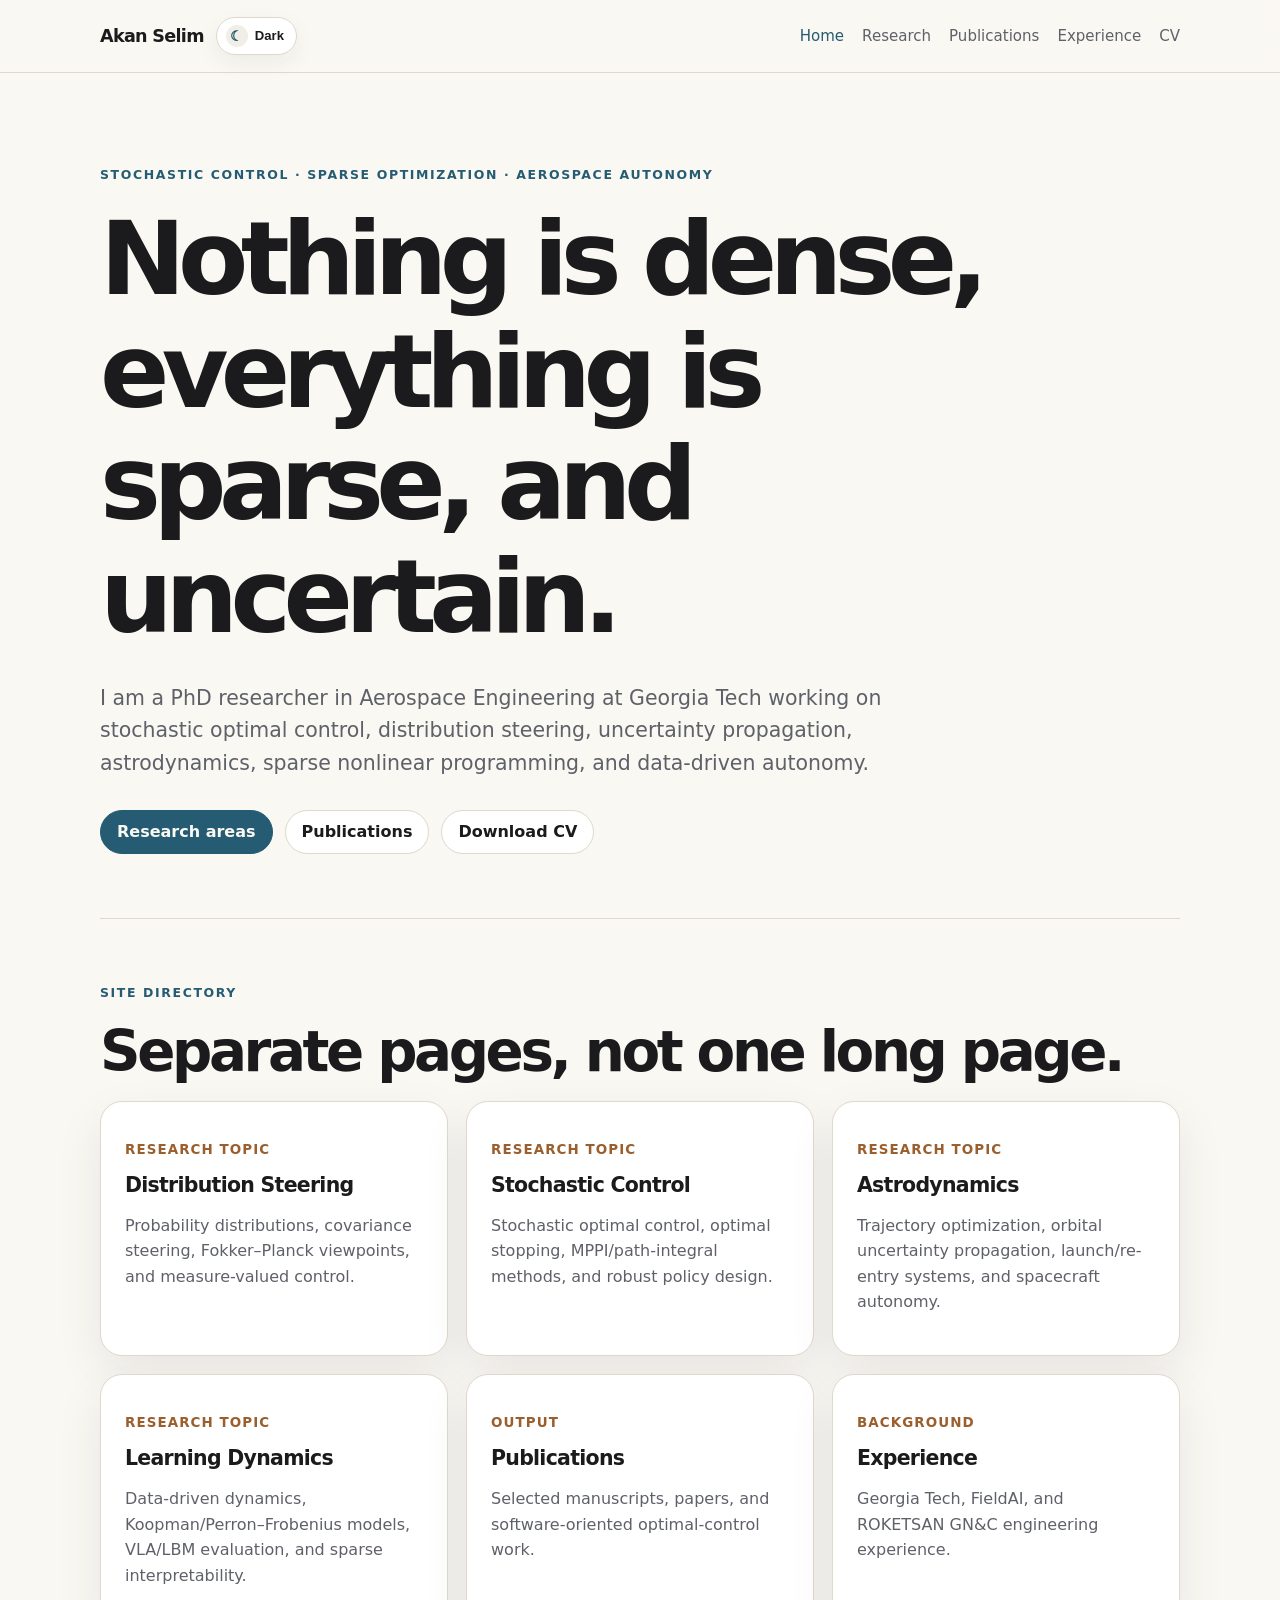
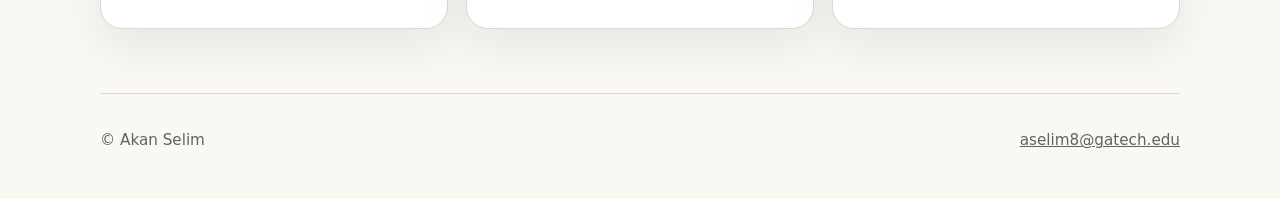
==== commit a8f68e82: "Add files via upload" ====
--- a/index.html
+++ b/index.html
@@ -5,14 +5,14 @@
   <meta name="viewport" content="width=device-width, initial-scale=1.0" />
   <title>Akan Selim</title>
   <meta name="description" content="Akan Selim — stochastic optimal control, distribution steering, astrodynamics, learning dynamics, and sparse uncertainty-aware autonomy." />
-  <link rel="stylesheet" href="styles.css" />
+  <link rel="stylesheet" href="styles.css?v=smooth-toggle-1" />
 </head>
 <body>
   <header class="site-header">
     <div class="header-inner">
       <div class="brand-wrap">
         <a class="brand" href="index.html">Akan Selim</a>
-        <button class="theme-toggle" type="button" data-theme-toggle>Dark</button>
+        <button class="theme-toggle" type="button" data-theme-toggle aria-label="Switch color theme"><span class="theme-icon" aria-hidden="true">☾</span><span class="theme-label">Dark</span></button>
       </div>
       <nav class="nav" aria-label="Main navigation">
         <a class="active" href="index.html">Home</a>
@@ -81,6 +81,6 @@
     <span>© Akan Selim</span>
     <a href="mailto:aselim8@gatech.edu">aselim8@gatech.edu</a>
   </footer>
-  <script src="theme.js"></script>
+  <script src="theme.js?v=smooth-toggle-1"></script>
 </body>
 </html>
--- a/styles.css
+++ b/styles.css
@@ -9,9 +9,11 @@
   --accent-2: #9b5f2e;
   --shadow: 0 18px 48px rgba(28, 31, 36, 0.08);
   --max: 1080px;
+  color-scheme: light;
 }
 
 [data-theme="dark"] {
+  color-scheme: dark;
   --bg: #101114;
   --surface: #181a1f;
   --surface-soft: #20242b;
@@ -23,6 +25,40 @@
   --shadow: 0 18px 48px rgba(0, 0, 0, 0.28);
 }
 
+
+/* Smooth theme morphing. The class is added only while the Light/Dark button is clicked. */
+html.theme-changing,
+html.theme-changing body,
+html.theme-changing header,
+html.theme-changing main,
+html.theme-changing section,
+html.theme-changing article,
+html.theme-changing a,
+html.theme-changing button,
+html.theme-changing input,
+html.theme-changing .card,
+html.theme-changing .button,
+html.theme-changing .callout,
+html.theme-changing .site-header,
+html.theme-changing .site-footer,
+html.theme-changing .list article,
+html.theme-changing .timeline article {
+  transition:
+    background-color 750ms ease,
+    background 750ms ease,
+    color 750ms ease,
+    border-color 750ms ease,
+    box-shadow 750ms ease,
+    opacity 750ms ease;
+}
+
+@media (prefers-reduced-motion: reduce) {
+  html.theme-changing,
+  html.theme-changing * {
+    transition: none !important;
+  }
+}
+
 * { box-sizing: border-box; }
 
 html { scroll-behavior: smooth; }
@@ -71,16 +107,40 @@
 }
 
 .theme-toggle {
+  display: inline-flex;
+  align-items: center;
+  gap: 7px;
   border: 1px solid var(--line);
   background: var(--surface);
   color: var(--text);
   border-radius: 999px;
-  padding: 7px 11px;
+  padding: 7px 12px 7px 9px;
   font-size: 0.82rem;
+  font-weight: 750;
   cursor: pointer;
-}
-
-.theme-toggle:hover { border-color: var(--accent); }
+  box-shadow: 0 8px 22px rgba(28, 31, 36, 0.06);
+}
+
+.theme-toggle:hover {
+  border-color: var(--accent);
+  color: var(--accent);
+}
+
+.theme-icon {
+  width: 22px;
+  height: 22px;
+  display: inline-grid;
+  place-items: center;
+  border-radius: 999px;
+  background: var(--surface-soft);
+  color: var(--accent);
+  font-size: 0.9rem;
+  line-height: 1;
+}
+
+.theme-label {
+  line-height: 1;
+}
 
 .nav {
   display: flex;
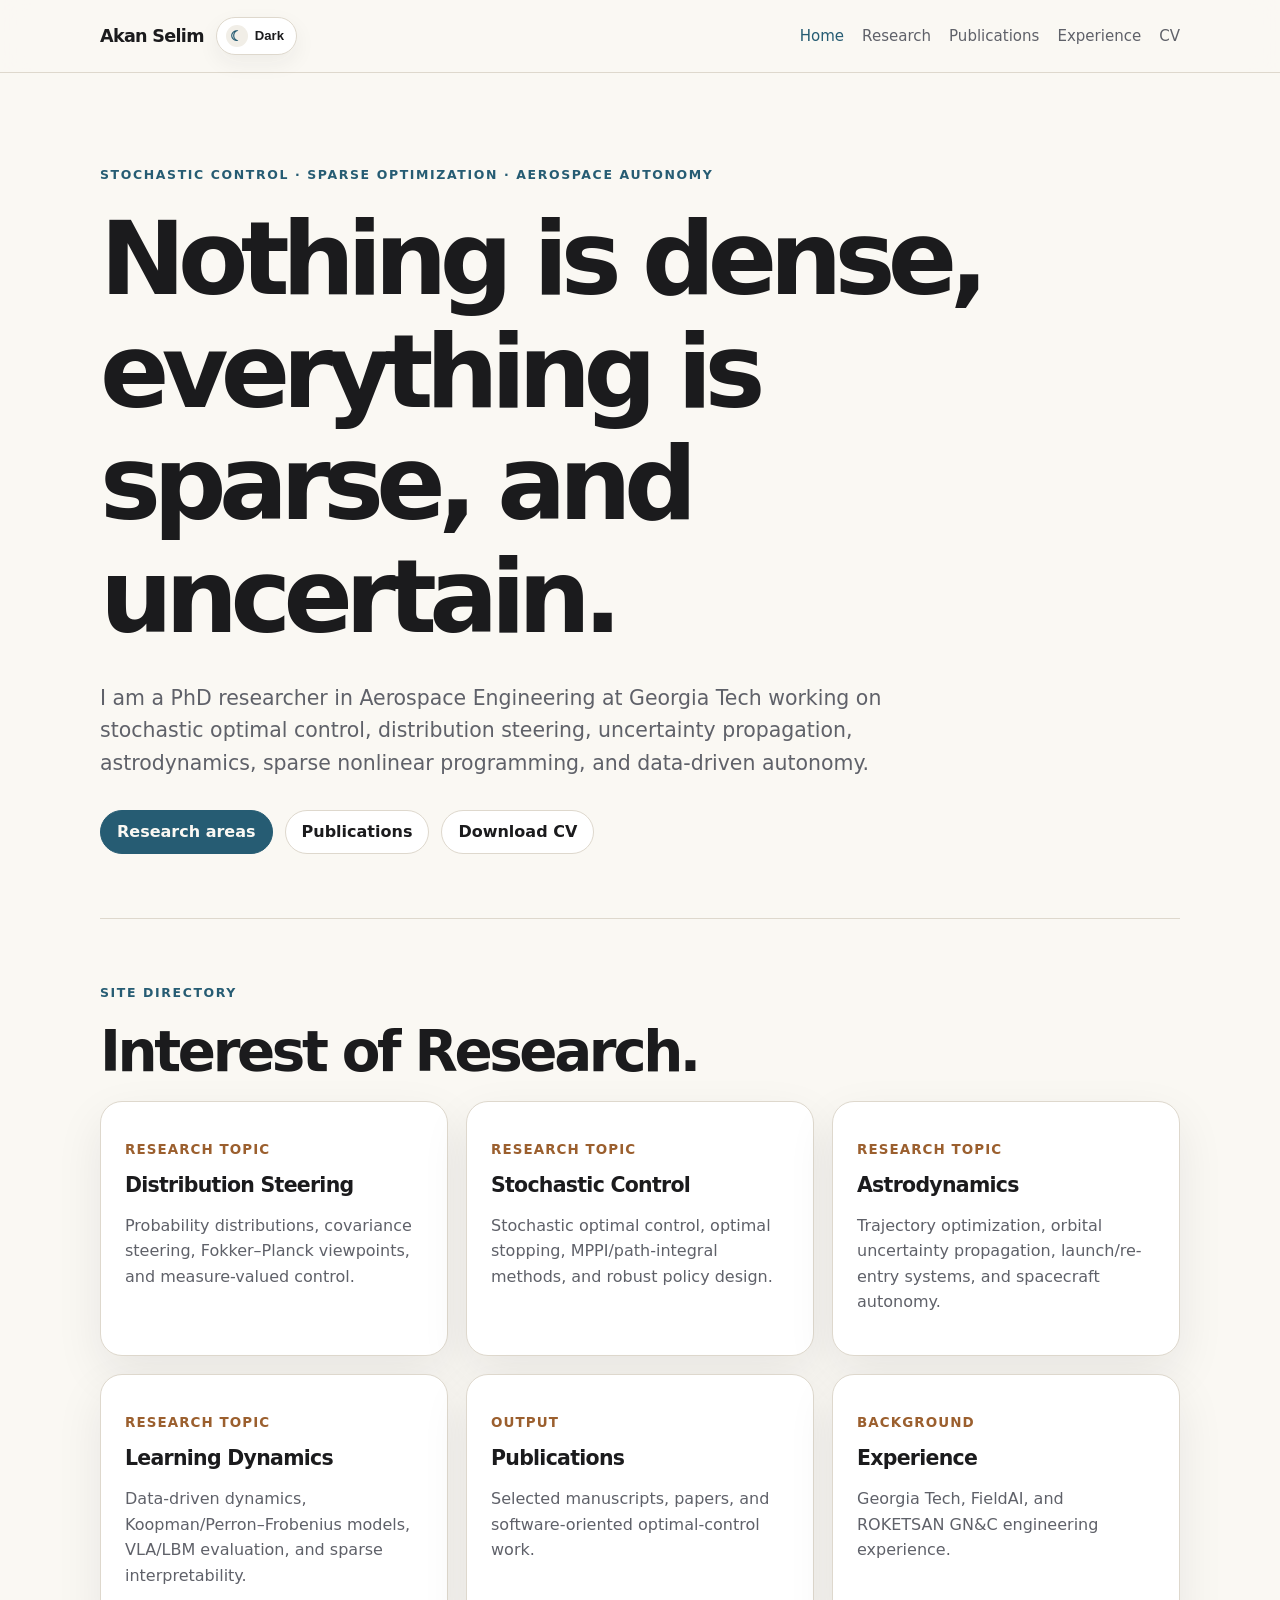
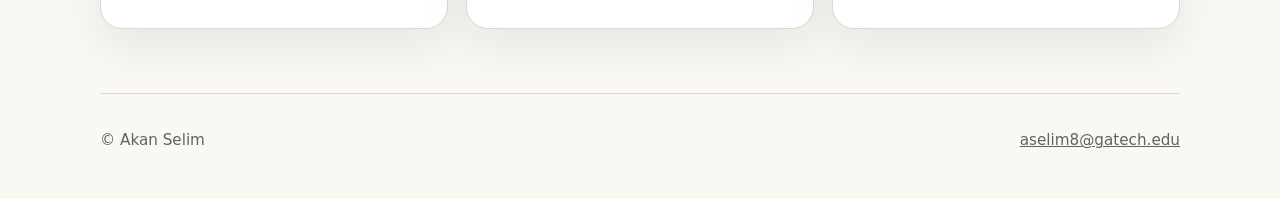
==== commit f0310143: "Update index.html" ====
--- a/index.html
+++ b/index.html
@@ -41,7 +41,7 @@
 
     <section class="section">
       <p class="eyebrow">Site directory</p>
-      <h2>Separate pages, not one long page.</h2>
+      <h2>Interest of Research.</h2>
       <div class="grid">
         <a class="card" href="distribution-steering.html">
           <p class="meta">Research topic</p>
